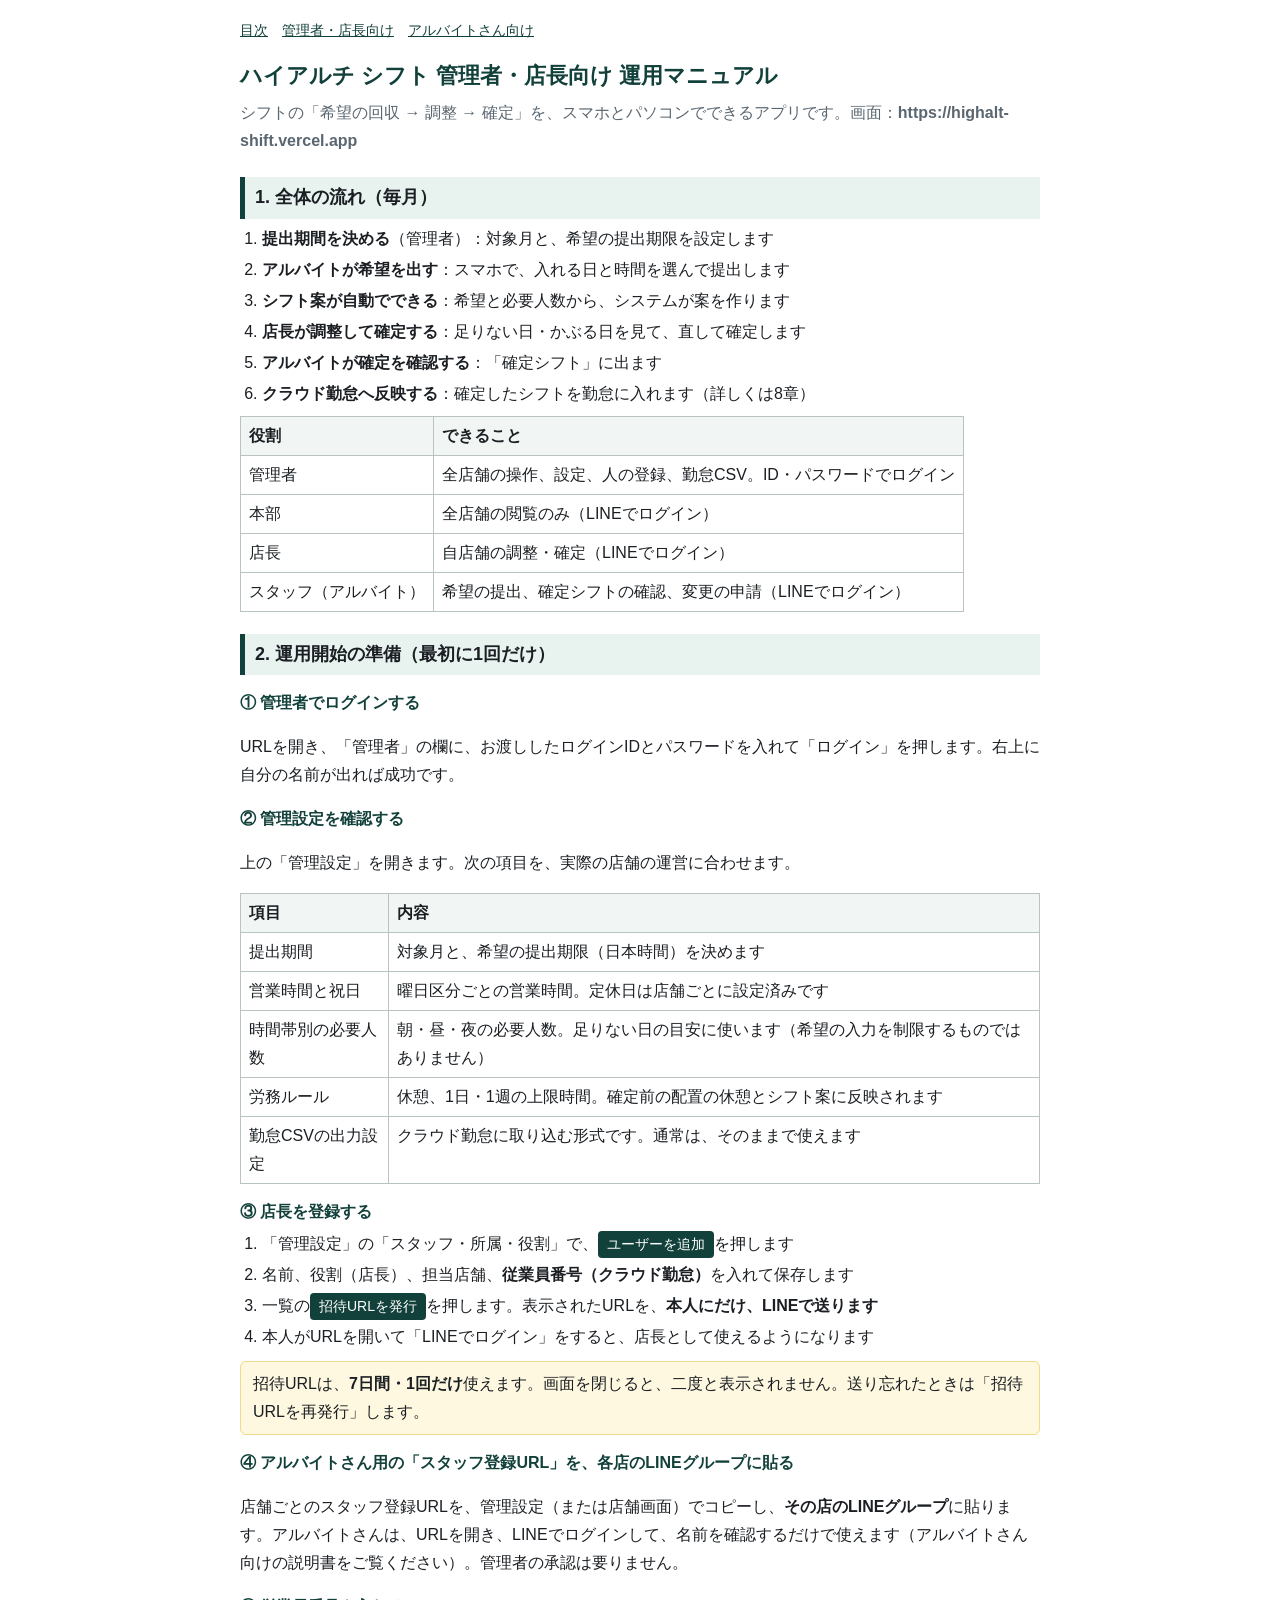
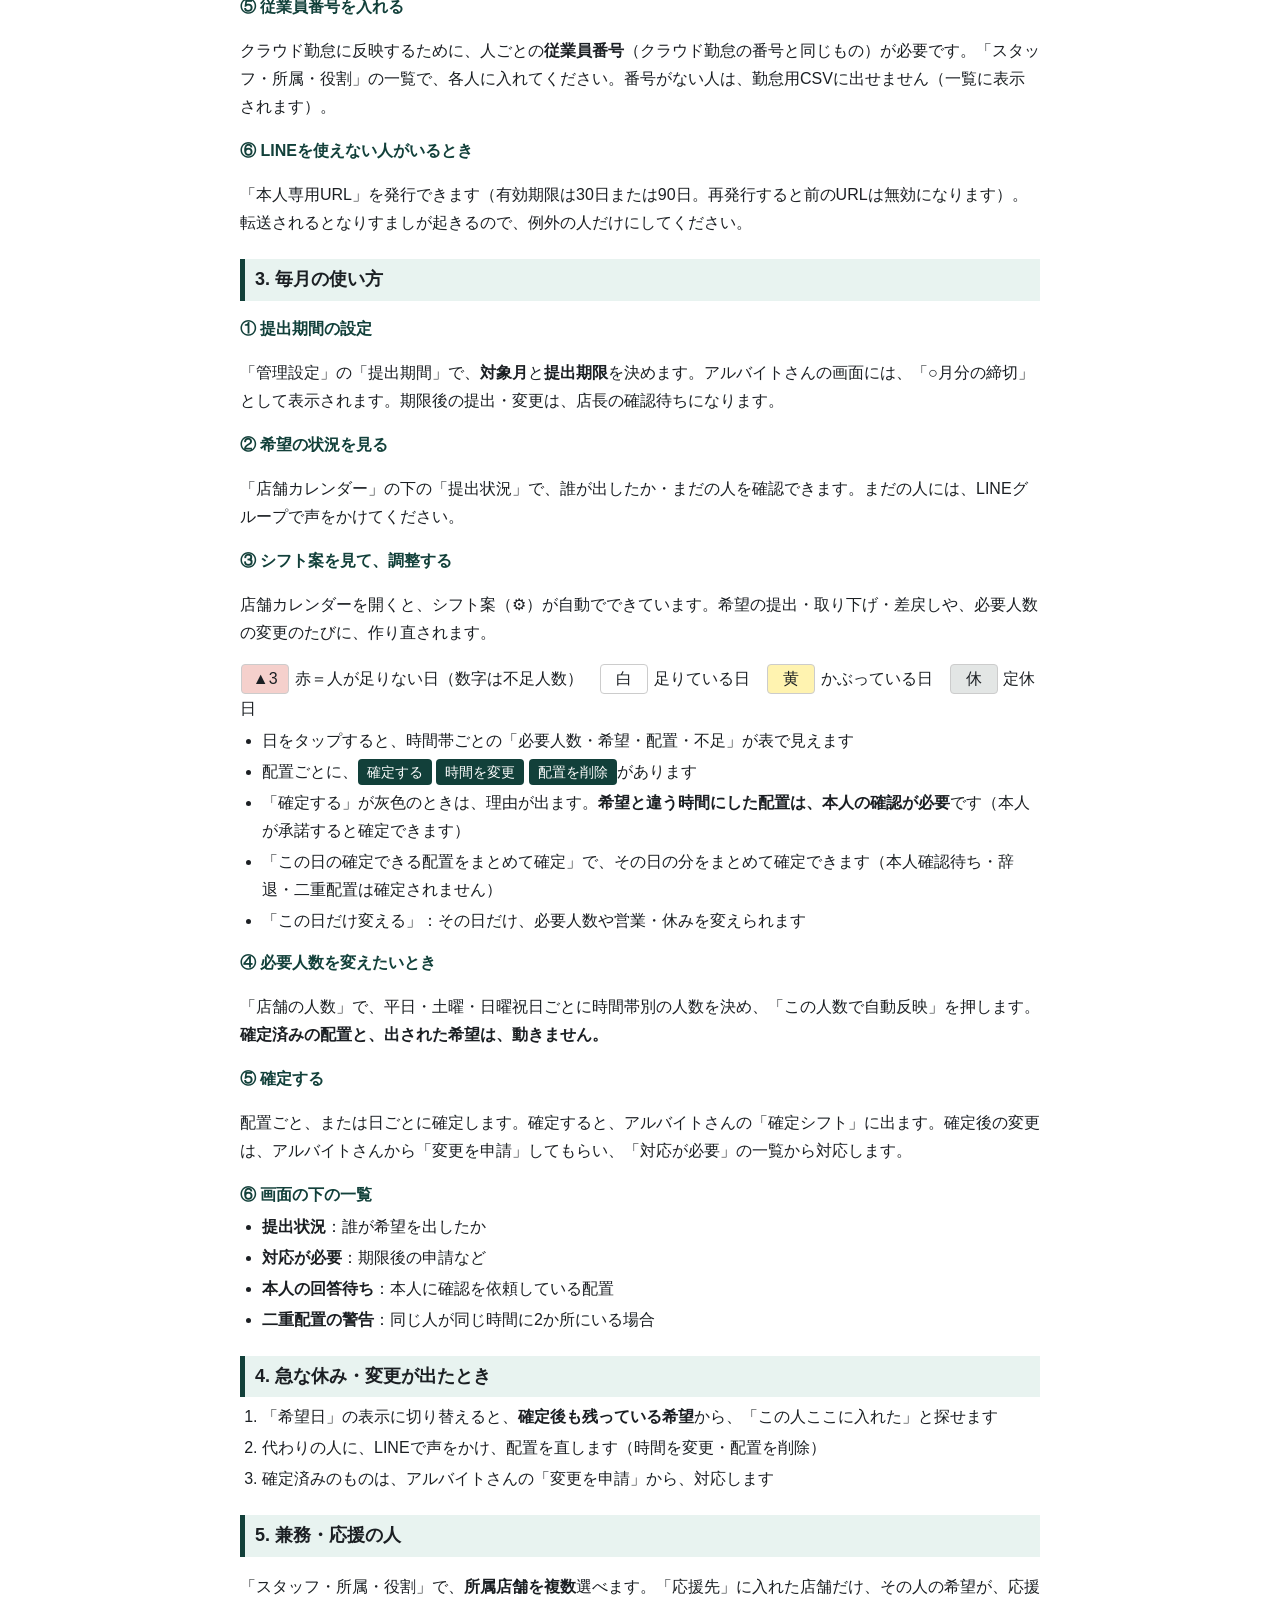
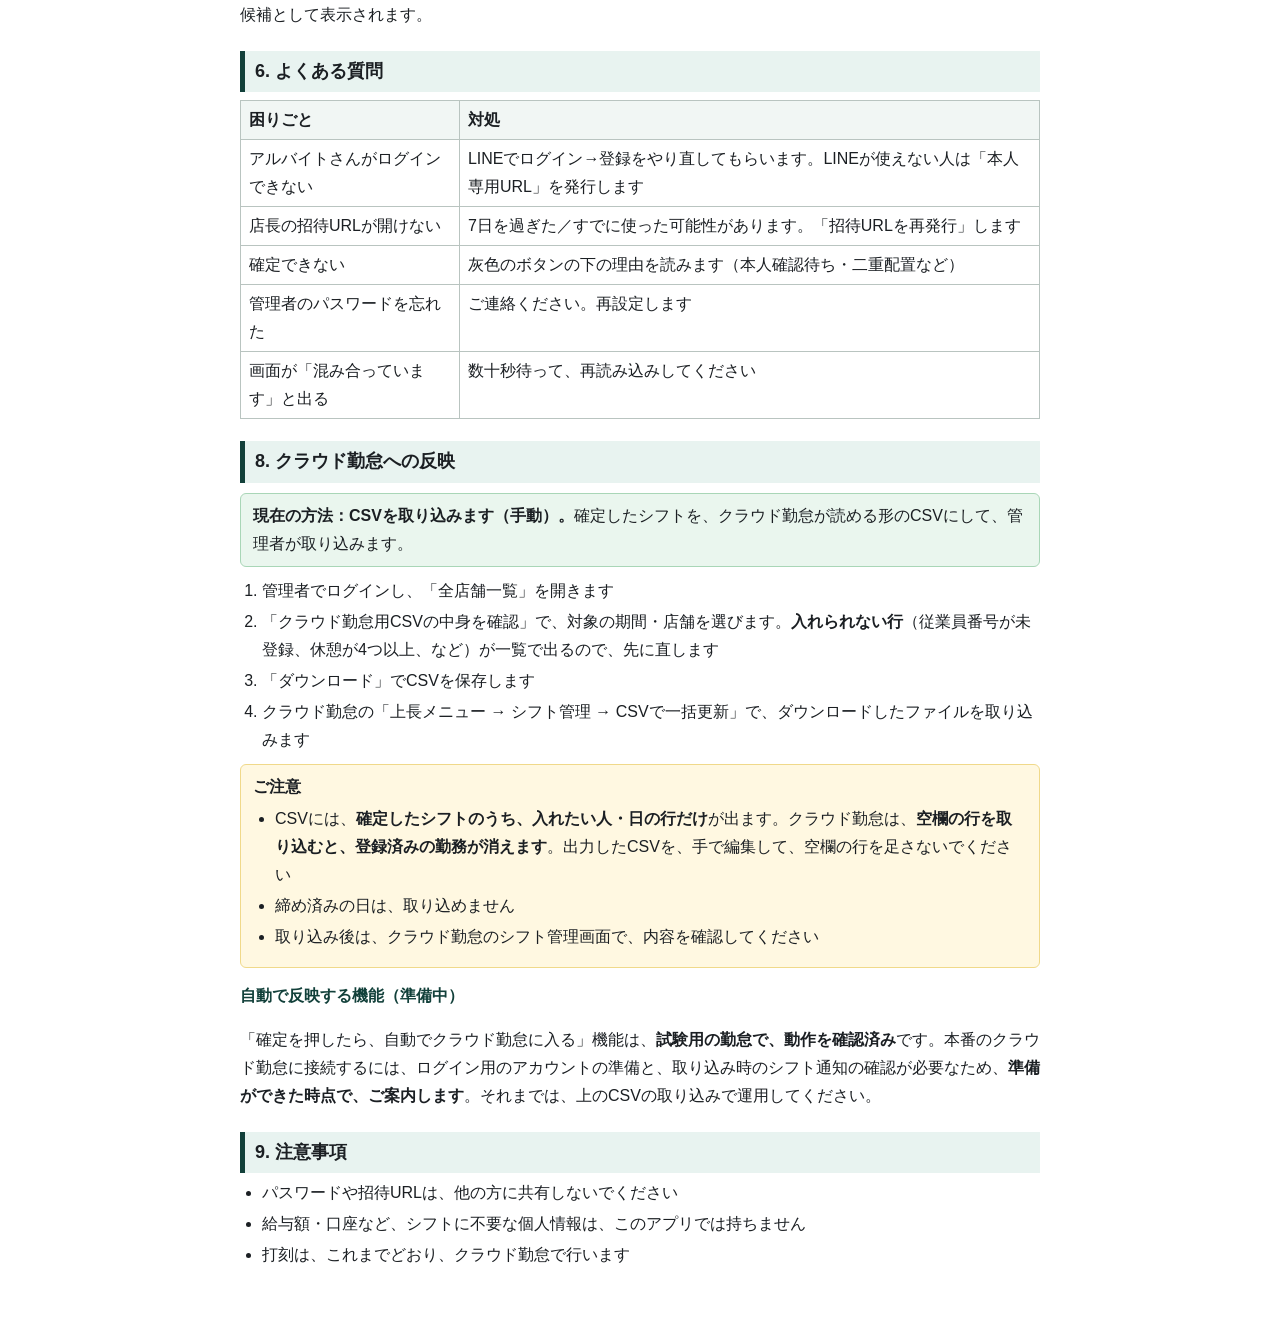
==== manual/admin.html @ c8a3f267 "ハイアルチ シフト ご利用ガイド（管理者・店長向け／アルバイトさん向け）を追加 ログイン情報・実データは含まない。noindex。  Co-Authored-By: Claude Sonnet 5.5" ====
<!doctype html><html lang="ja"><head><meta charset="utf-8"><title>ハイアルチ シフト 管理者・店長向け 運用マニュアル</title><meta name="viewport" content="width=device-width, initial-scale=1"><meta name="robots" content="noindex,nofollow"><link rel="stylesheet" href="style.css"></head><body><p class="nav"><a href="./">目次</a><a href="admin.html">管理者・店長向け</a><a href="staff.html">アルバイトさん向け</a></p>
<h1>ハイアルチ シフト 管理者・店長向け 運用マニュアル</h1>
<p class="sub">シフトの「希望の回収 → 調整 → 確定」を、スマホとパソコンでできるアプリです。画面：<b>https://highalt-shift.vercel.app</b></p>

<h2>1. 全体の流れ（毎月）</h2>
<ol>
<li><b>提出期間を決める</b>（管理者）：対象月と、希望の提出期限を設定します</li>
<li><b>アルバイトが希望を出す</b>：スマホで、入れる日と時間を選んで提出します</li>
<li><b>シフト案が自動でできる</b>：希望と必要人数から、システムが案を作ります</li>
<li><b>店長が調整して確定する</b>：足りない日・かぶる日を見て、直して確定します</li>
<li><b>アルバイトが確定を確認する</b>：「確定シフト」に出ます</li>
<li><b>クラウド勤怠へ反映する</b>：確定したシフトを勤怠に入れます（詳しくは8章）</li>
</ol>
<table><tr><th>役割</th><th>できること</th></tr>
<tr><td>管理者</td><td>全店舗の操作、設定、人の登録、勤怠CSV。ID・パスワードでログイン</td></tr>
<tr><td>本部</td><td>全店舗の閲覧のみ（LINEでログイン）</td></tr>
<tr><td>店長</td><td>自店舗の調整・確定（LINEでログイン）</td></tr>
<tr><td>スタッフ（アルバイト）</td><td>希望の提出、確定シフトの確認、変更の申請（LINEでログイン）</td></tr></table>

<h2>2. 運用開始の準備（最初に1回だけ）</h2>
<h3>① 管理者でログインする</h3>
<p>URLを開き、「管理者」の欄に、お渡ししたログインIDとパスワードを入れて「ログイン」を押します。右上に自分の名前が出れば成功です。</p>
<h3>② 管理設定を確認する</h3>
<p>上の「管理設定」を開きます。次の項目を、実際の店舗の運営に合わせます。</p>
<table><tr><th>項目</th><th>内容</th></tr>
<tr><td>提出期間</td><td>対象月と、希望の提出期限（日本時間）を決めます</td></tr>
<tr><td>営業時間と祝日</td><td>曜日区分ごとの営業時間。定休日は店舗ごとに設定済みです</td></tr>
<tr><td>時間帯別の必要人数</td><td>朝・昼・夜の必要人数。足りない日の目安に使います（希望の入力を制限するものではありません）</td></tr>
<tr><td>労務ルール</td><td>休憩、1日・1週の上限時間。確定前の配置の休憩とシフト案に反映されます</td></tr>
<tr><td>勤怠CSVの出力設定</td><td>クラウド勤怠に取り込む形式です。通常は、そのままで使えます</td></tr></table>
<h3>③ 店長を登録する</h3>
<ol><li>「管理設定」の「スタッフ・所属・役割」で、<span class="btn">ユーザーを追加</span>を押します</li>
<li>名前、役割（店長）、担当店舗、<b>従業員番号（クラウド勤怠）</b>を入れて保存します</li>
<li>一覧の<span class="btn">招待URLを発行</span>を押します。表示されたURLを、<b>本人にだけ、LINEで送ります</b></li>
<li>本人がURLを開いて「LINEでログイン」をすると、店長として使えるようになります</li></ol>
<div class="note">招待URLは、<b>7日間・1回だけ</b>使えます。画面を閉じると、二度と表示されません。送り忘れたときは「招待URLを再発行」します。</div>
<h3>④ アルバイトさん用の「スタッフ登録URL」を、各店のLINEグループに貼る</h3>
<p>店舗ごとのスタッフ登録URLを、管理設定（または店舗画面）でコピーし、<b>その店のLINEグループ</b>に貼ります。アルバイトさんは、URLを開き、LINEでログインして、名前を確認するだけで使えます（アルバイトさん向けの説明書をご覧ください）。管理者の承認は要りません。</p>
<h3>⑤ 従業員番号を入れる</h3>
<p>クラウド勤怠に反映するために、人ごとの<b>従業員番号</b>（クラウド勤怠の番号と同じもの）が必要です。「スタッフ・所属・役割」の一覧で、各人に入れてください。番号がない人は、勤怠用CSVに出せません（一覧に表示されます）。</p>
<h3>⑥ LINEを使えない人がいるとき</h3>
<p>「本人専用URL」を発行できます（有効期限は30日または90日。再発行すると前のURLは無効になります）。転送されるとなりすましが起きるので、例外の人だけにしてください。</p>

<h2 class="pb">3. 毎月の使い方</h2>
<h3>① 提出期間の設定</h3>
<p>「管理設定」の「提出期間」で、<b>対象月</b>と<b>提出期限</b>を決めます。アルバイトさんの画面には、「○月分の締切」として表示されます。期限後の提出・変更は、店長の確認待ちになります。</p>
<h3>② 希望の状況を見る</h3>
<p>「店舗カレンダー」の下の「提出状況」で、誰が出したか・まだの人を確認できます。まだの人には、LINEグループで声をかけてください。</p>
<h3>③ シフト案を見て、調整する</h3>
<p>店舗カレンダーを開くと、シフト案（⚙）が自動でできています。希望の提出・取り下げ・差戻しや、必要人数の変更のたびに、作り直されます。</p>
<div class="cal"><span style="background:#f5d0cc">▲3</span> 赤＝人が足りない日（数字は不足人数）　<span>白</span> 足りている日　<span style="background:#fff3b0">黄</span> かぶっている日　<span style="background:#e3e6e5">休</span> 定休日</div>
<ul><li>日をタップすると、時間帯ごとの「必要人数・希望・配置・不足」が表で見えます</li>
<li>配置ごとに、<span class="btn">確定する</span> <span class="btn">時間を変更</span> <span class="btn">配置を削除</span>があります</li>
<li>「確定する」が灰色のときは、理由が出ます。<b>希望と違う時間にした配置は、本人の確認が必要</b>です（本人が承諾すると確定できます）</li>
<li>「この日の確定できる配置をまとめて確定」で、その日の分をまとめて確定できます（本人確認待ち・辞退・二重配置は確定されません）</li>
<li>「この日だけ変える」：その日だけ、必要人数や営業・休みを変えられます</li></ul>
<h3>④ 必要人数を変えたいとき</h3>
<p>「店舗の人数」で、平日・土曜・日曜祝日ごとに時間帯別の人数を決め、「この人数で自動反映」を押します。<b>確定済みの配置と、出された希望は、動きません。</b></p>
<h3>⑤ 確定する</h3>
<p>配置ごと、または日ごとに確定します。確定すると、アルバイトさんの「確定シフト」に出ます。確定後の変更は、アルバイトさんから「変更を申請」してもらい、「対応が必要」の一覧から対応します。</p>
<h3>⑥ 画面の下の一覧</h3>
<ul><li><b>提出状況</b>：誰が希望を出したか</li><li><b>対応が必要</b>：期限後の申請など</li><li><b>本人の回答待ち</b>：本人に確認を依頼している配置</li><li><b>二重配置の警告</b>：同じ人が同じ時間に2か所にいる場合</li></ul>

<h2>4. 急な休み・変更が出たとき</h2>
<ol><li>「希望日」の表示に切り替えると、<b>確定後も残っている希望</b>から、「この人ここに入れた」と探せます</li>
<li>代わりの人に、LINEで声をかけ、配置を直します（時間を変更・配置を削除）</li>
<li>確定済みのものは、アルバイトさんの「変更を申請」から、対応します</li></ol>

<h2>5. 兼務・応援の人</h2>
<p>「スタッフ・所属・役割」で、<b>所属店舗を複数</b>選べます。「応援先」に入れた店舗だけ、その人の希望が、応援候補として表示されます。</p>

<h2>6. よくある質問</h2>
<table><tr><th>困りごと</th><th>対処</th></tr>
<tr><td>アルバイトさんがログインできない</td><td>LINEでログイン→登録をやり直してもらいます。LINEが使えない人は「本人専用URL」を発行します</td></tr>
<tr><td>店長の招待URLが開けない</td><td>7日を過ぎた／すでに使った可能性があります。「招待URLを再発行」します</td></tr>
<tr><td>確定できない</td><td>灰色のボタンの下の理由を読みます（本人確認待ち・二重配置など）</td></tr>
<tr><td>管理者のパスワードを忘れた</td><td>ご連絡ください。再設定します</td></tr>
<tr><td>画面が「混み合っています」と出る</td><td>数十秒待って、再読み込みしてください</td></tr></table>

<h2 class="pb">8. クラウド勤怠への反映</h2>
<div class="ok"><b>現在の方法：CSVを取り込みます（手動）。</b>確定したシフトを、クラウド勤怠が読める形のCSVにして、管理者が取り込みます。</div>
<ol><li>管理者でログインし、「全店舗一覧」を開きます</li>
<li>「クラウド勤怠用CSVの中身を確認」で、対象の期間・店舗を選びます。<b>入れられない行</b>（従業員番号が未登録、休憩が4つ以上、など）が一覧で出るので、先に直します</li>
<li>「ダウンロード」でCSVを保存します</li>
<li>クラウド勤怠の「上長メニュー → シフト管理 → CSVで一括更新」で、ダウンロードしたファイルを取り込みます</li></ol>
<div class="note"><b>ご注意</b><ul>
<li>CSVには、<b>確定したシフトのうち、入れたい人・日の行だけ</b>が出ます。クラウド勤怠は、<b>空欄の行を取り込むと、登録済みの勤務が消えます</b>。出力したCSVを、手で編集して、空欄の行を足さないでください</li>
<li>締め済みの日は、取り込めません</li>
<li>取り込み後は、クラウド勤怠のシフト管理画面で、内容を確認してください</li></ul></div>
<h3>自動で反映する機能（準備中）</h3>
<p>「確定を押したら、自動でクラウド勤怠に入る」機能は、<b>試験用の勤怠で、動作を確認済み</b>です。本番のクラウド勤怠に接続するには、ログイン用のアカウントの準備と、取り込み時のシフト通知の確認が必要なため、<b>準備ができた時点で、ご案内します</b>。それまでは、上のCSVの取り込みで運用してください。</p>
<h2>9. 注意事項</h2>
<ul><li>パスワードや招待URLは、他の方に共有しないでください</li>
<li>給与額・口座など、シフトに不要な個人情報は、このアプリでは持ちません</li>
<li>打刻は、これまでどおり、クラウド勤怠で行います</li></ul>
</body></html>
---- manual/style.css ----
@page { size: A4; margin: 16mm 14mm; }
body { font-family: "Hiragino Sans","Hiragino Kaku Gothic ProN","Yu Gothic",sans-serif; color:#1b1f23; line-height:1.75; font-size:11.5pt; }
h1 { font-size:21pt; margin:0 0 4px; color:#12403a; }
.sub { color:#5a6670; margin:0 0 14px; }
h2 { font-size:14.5pt; margin:22px 0 6px; padding:5px 10px; background:#e8f3f0; border-left:5px solid #12403a; page-break-after:avoid; }
h3 { font-size:12pt; margin:14px 0 4px; color:#12403a; page-break-after:avoid; }
ol,ul { margin:4px 0 8px; padding-left:22px; } li { margin:3px 0; }
table { border-collapse:collapse; width:100%; margin:8px 0; page-break-inside:avoid; } th,td { border:1px solid #b9c4c0; padding:5px 8px; text-align:left; vertical-align:top; } th { background:#f1f6f4; }
.note { background:#fff8e1; border:1px solid #f0d98a; padding:8px 12px; border-radius:6px; margin:10px 0; page-break-inside:avoid; }
.ok { background:#eaf6ee; border:1px solid #a9d6b7; padding:8px 12px; border-radius:6px; margin:10px 0; page-break-inside:avoid; }
.btn { display:inline-block; background:#12403a; color:#fff; padding:1px 9px; border-radius:4px; font-size:10.5pt; }
.chip { display:inline-block; border:1px solid #12403a; color:#12403a; padding:0 7px; border-radius:10px; font-size:10pt; }
.cal span { display:inline-block; min-width:2.4em; text-align:center; border:1px solid #ccc; border-radius:4px; margin:1px; padding:0 4px; }
.pb { page-break-before:always; }

@media screen { body { max-width: 800px; margin: 0 auto; padding: 18px 16px 60px; font-size: 16px; } h1 { font-size: 22px; } h2 { font-size: 18px; } h3 { font-size: 16px; } table { display: block; overflow-x: auto; } .nav { margin: 0 0 14px; font-size: 14px; } .nav a { color:#12403a; } }
.nav a { margin-right: 14px; }
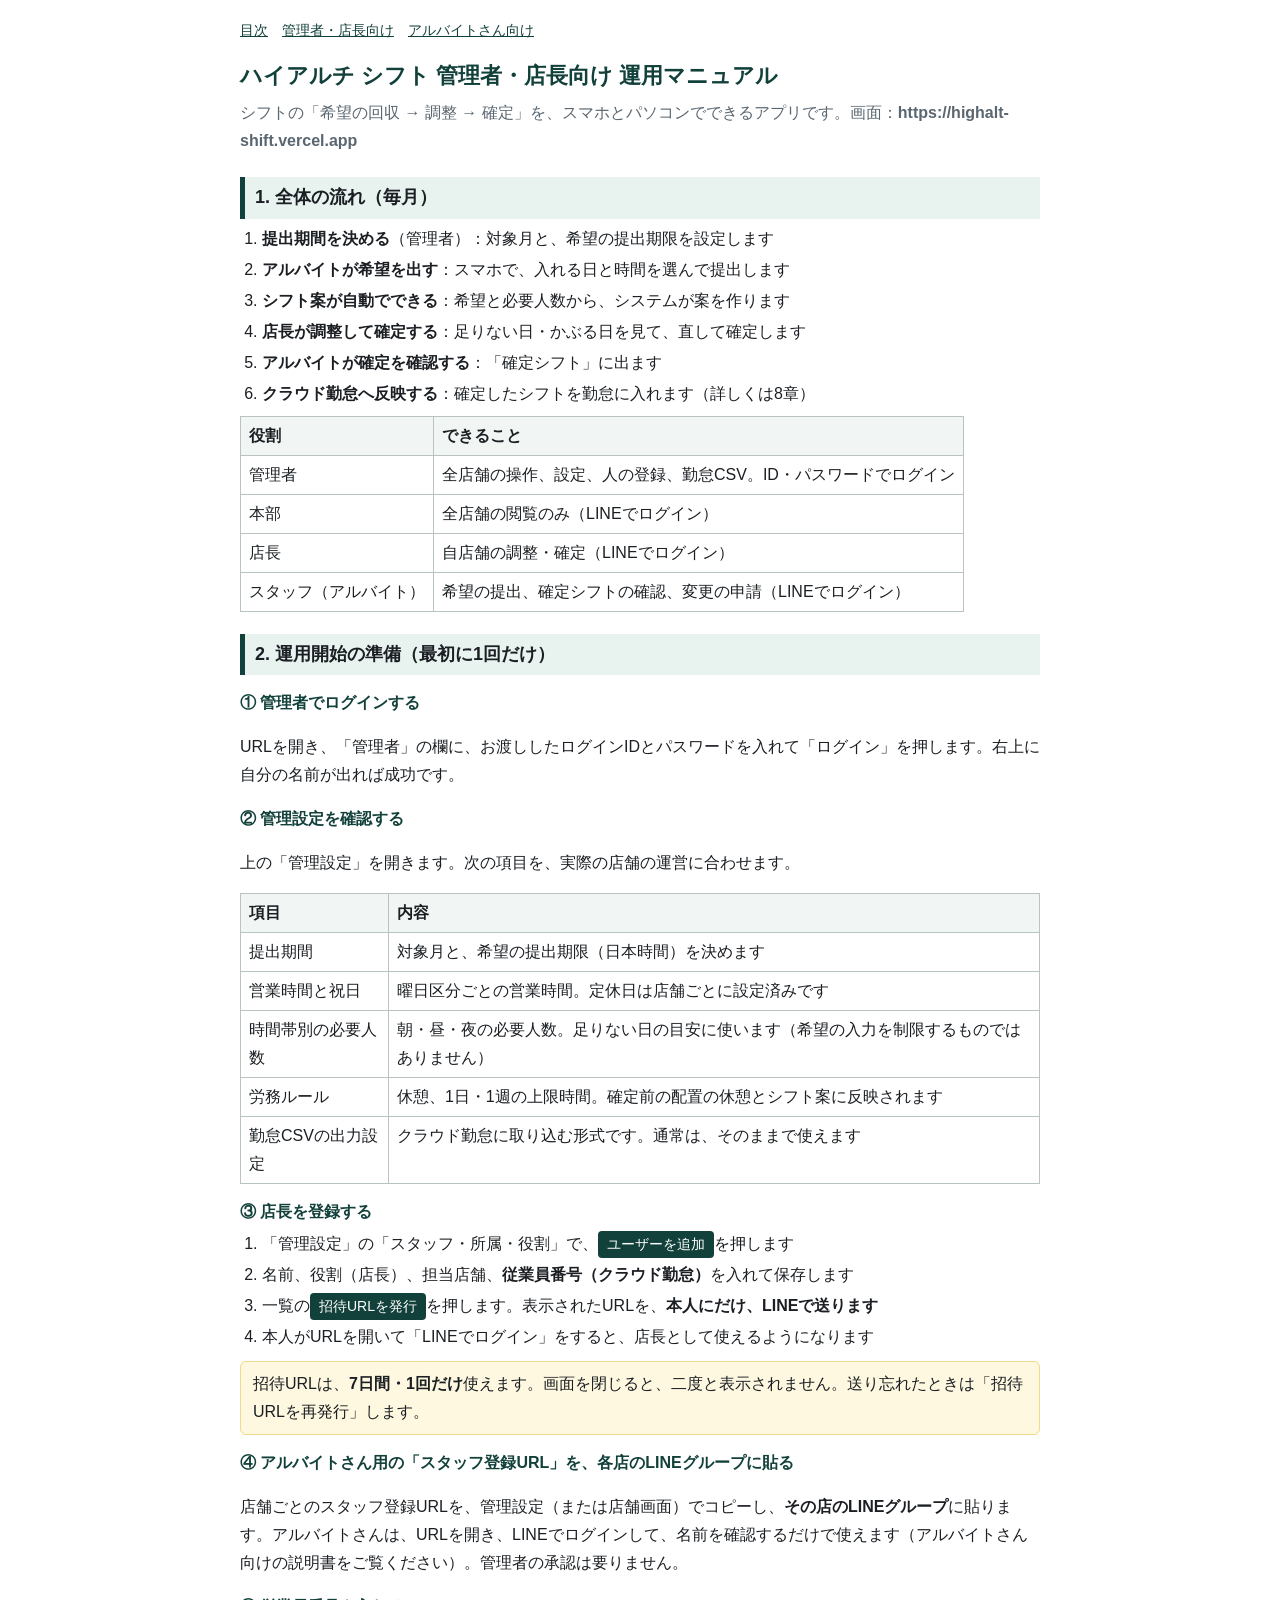
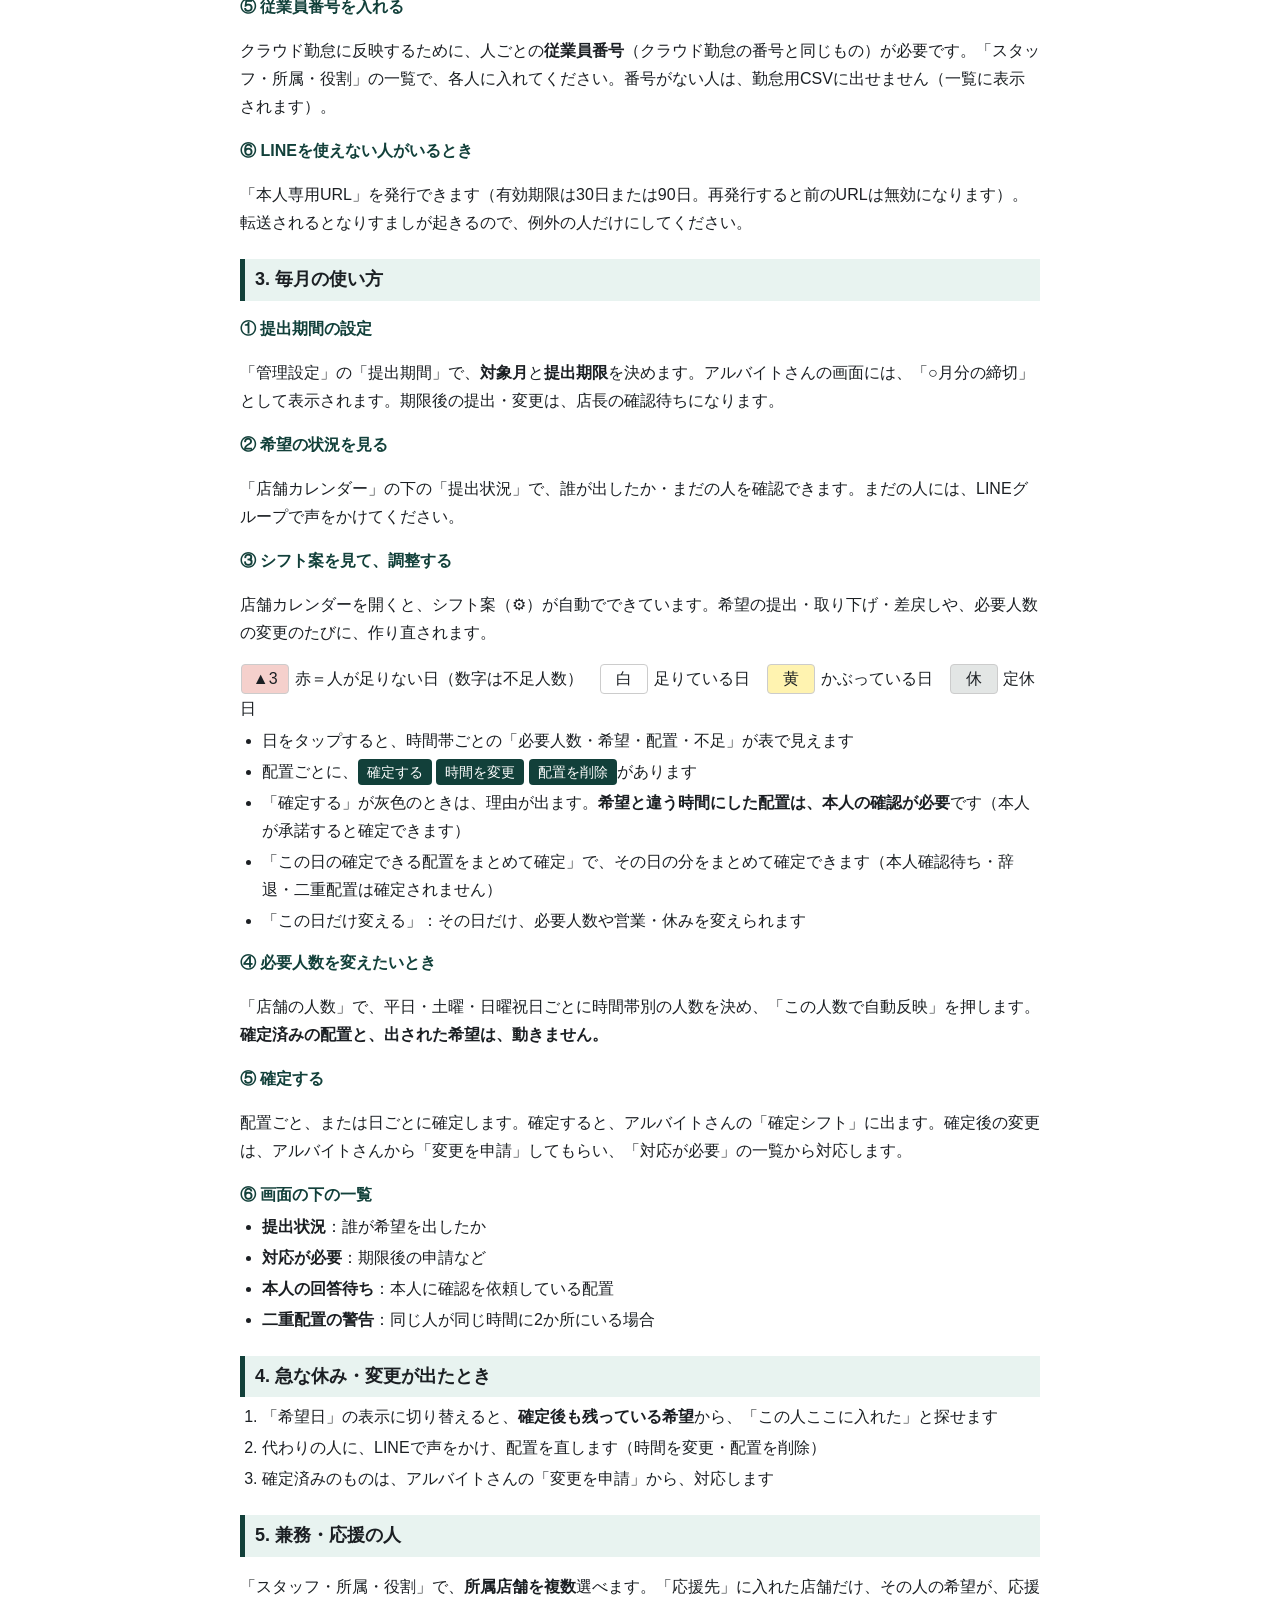
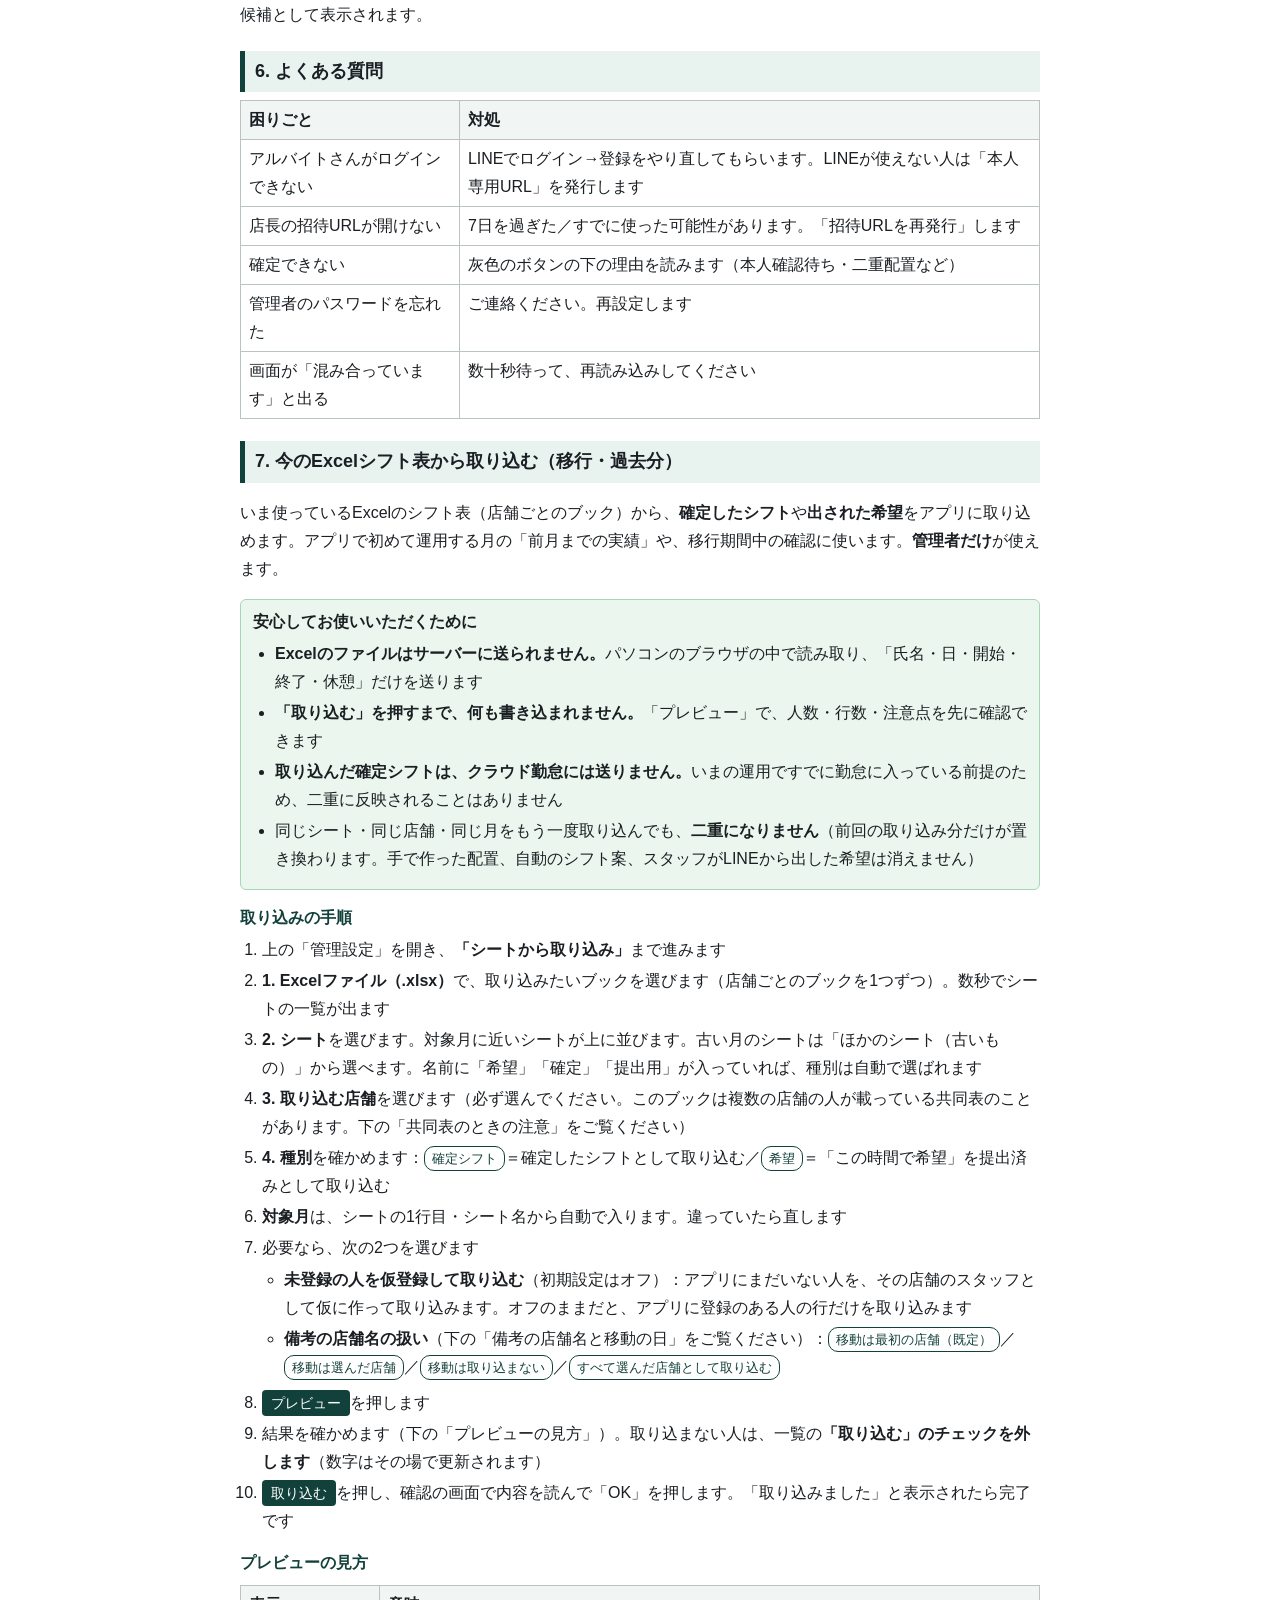
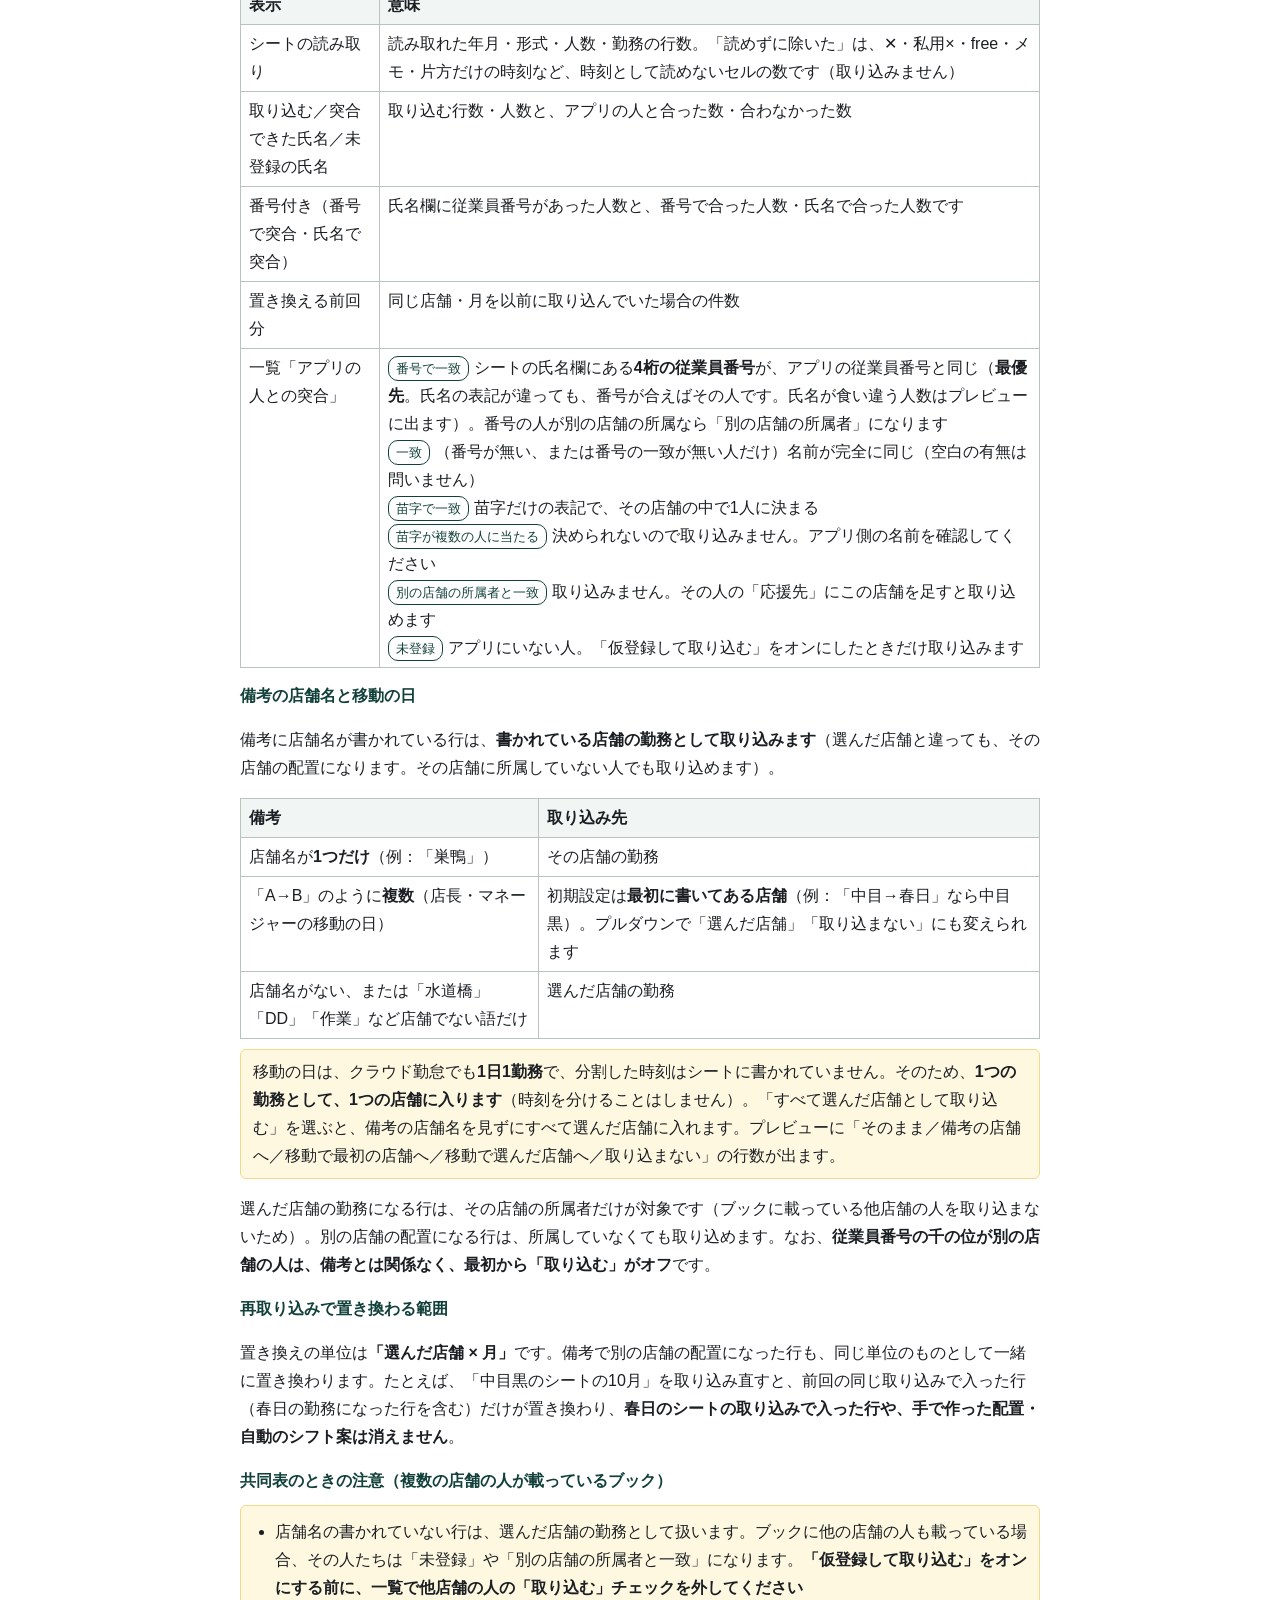
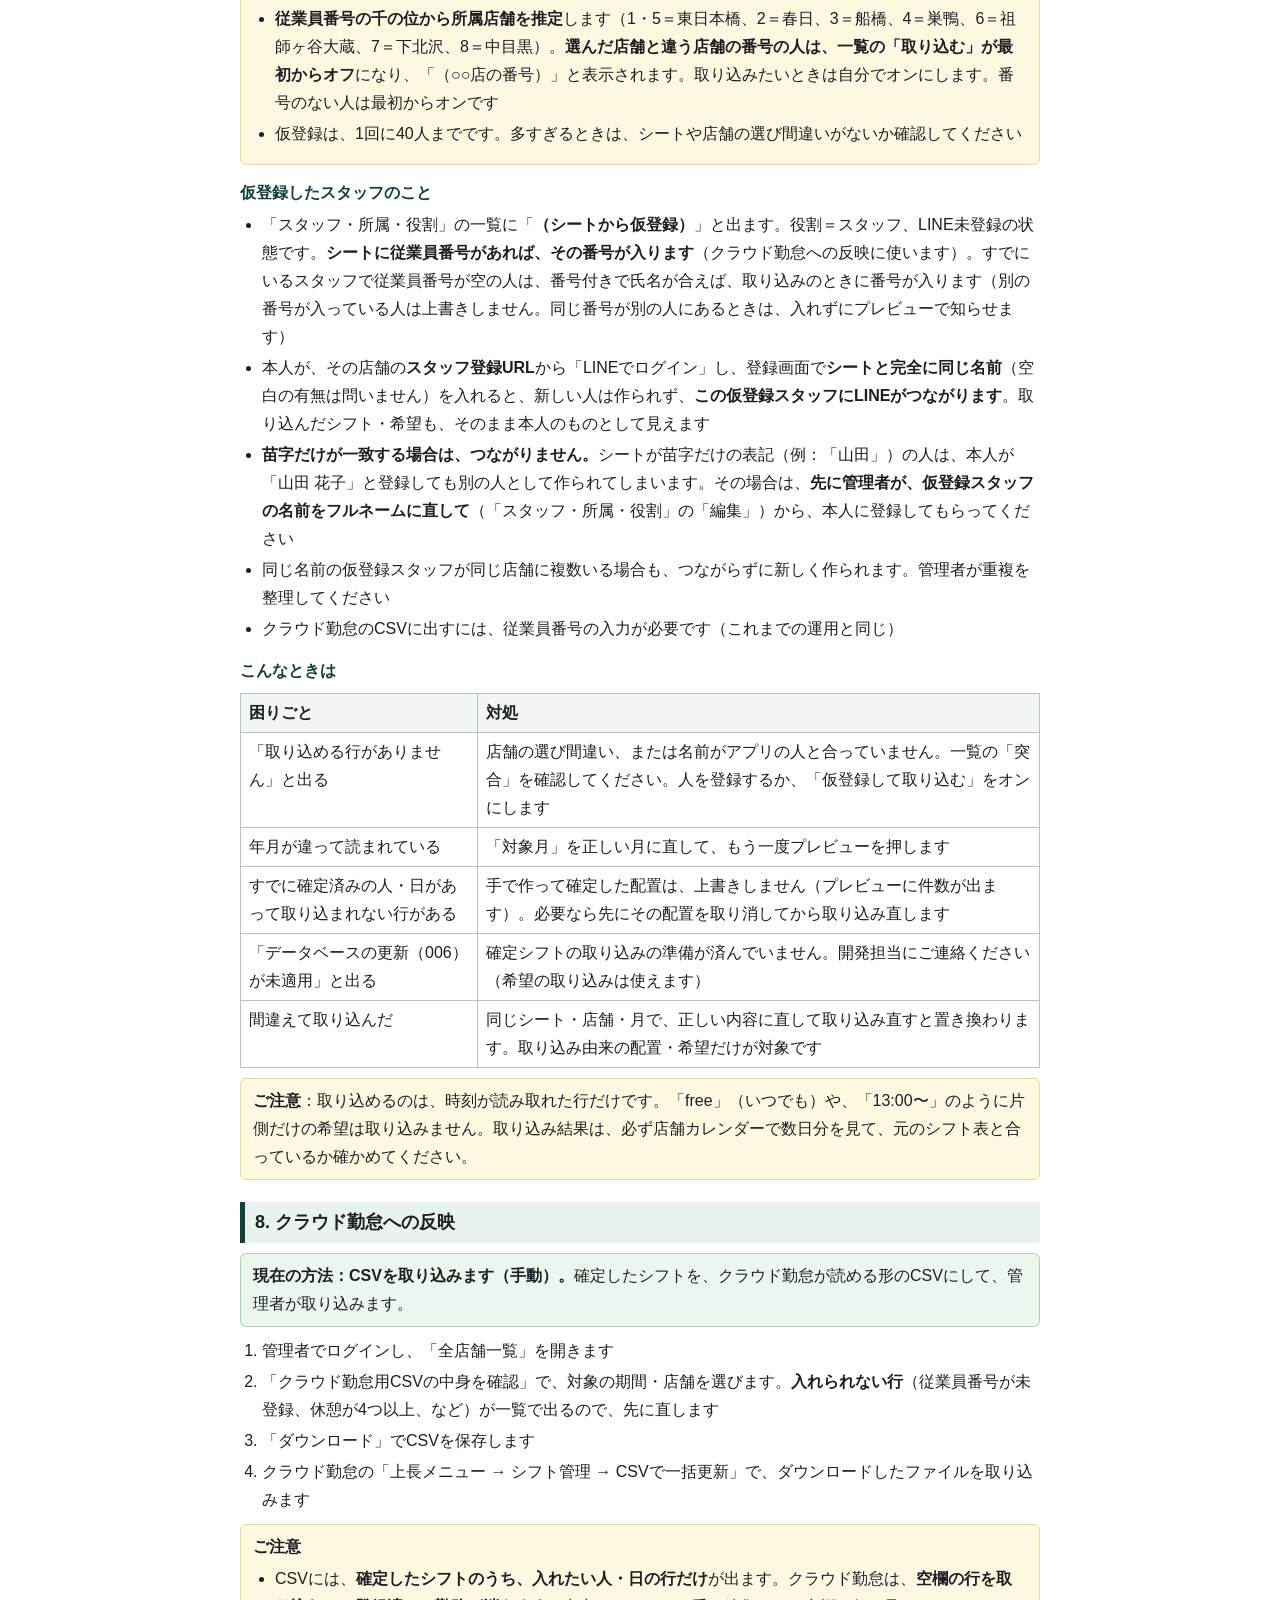
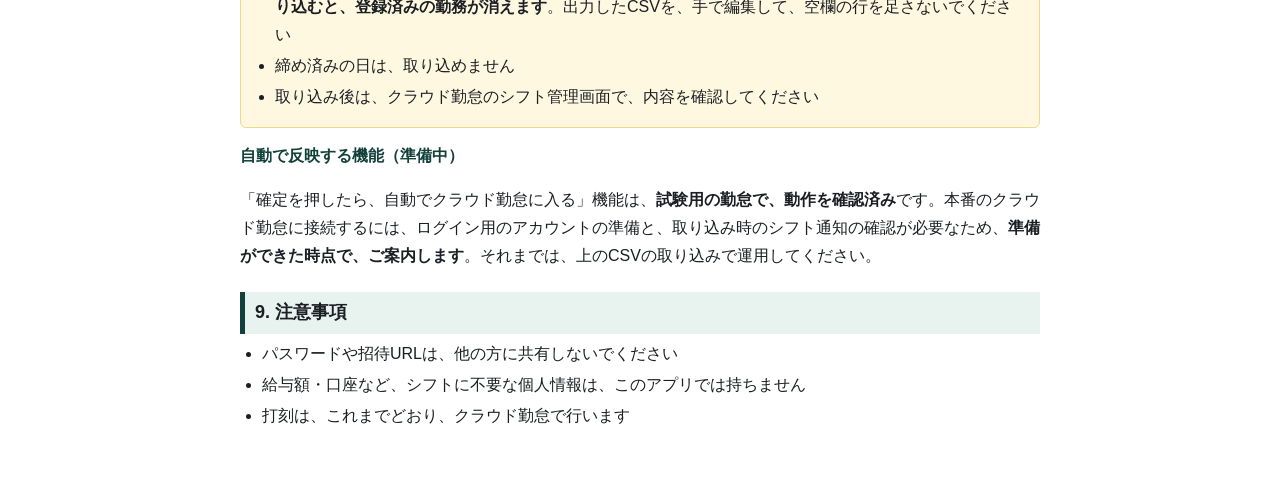
==== commit c6578d00: "ご利用ガイドを更新：Excelシフト表の取り込み章を追加・アルバイト向けに名前の入れ方を追記 ログイン情報・実データは含まない。noindex。  Co-Authored-By: Claude Son" ====
--- a/manual/admin.html
+++ b/manual/admin.html
@@ -77,6 +77,91 @@
 <tr><td>管理者のパスワードを忘れた</td><td>ご連絡ください。再設定します</td></tr>
 <tr><td>画面が「混み合っています」と出る</td><td>数十秒待って、再読み込みしてください</td></tr></table>
 
+<h2 class="pb">7. 今のExcelシフト表から取り込む（移行・過去分）</h2>
+<p>いま使っているExcelのシフト表（店舗ごとのブック）から、<b>確定したシフト</b>や<b>出された希望</b>をアプリに取り込めます。アプリで初めて運用する月の「前月までの実績」や、移行期間中の確認に使います。<b>管理者だけ</b>が使えます。</p>
+<div class="ok"><b>安心してお使いいただくために</b>
+<ul>
+<li><b>Excelのファイルはサーバーに送られません。</b>パソコンのブラウザの中で読み取り、「氏名・日・開始・終了・休憩」だけを送ります</li>
+<li><b>「取り込む」を押すまで、何も書き込まれません。</b>「プレビュー」で、人数・行数・注意点を先に確認できます</li>
+<li><b>取り込んだ確定シフトは、クラウド勤怠には送りません。</b>いまの運用ですでに勤怠に入っている前提のため、二重に反映されることはありません</li>
+<li>同じシート・同じ店舗・同じ月をもう一度取り込んでも、<b>二重になりません</b>（前回の取り込み分だけが置き換わります。手で作った配置、自動のシフト案、スタッフがLINEから出した希望は消えません）</li>
+</ul></div>
+
+<h3>取り込みの手順</h3>
+<ol>
+<li>上の「管理設定」を開き、<b>「シートから取り込み」</b>まで進みます</li>
+<li><b>1. Excelファイル（.xlsx）</b>で、取り込みたいブックを選びます（店舗ごとのブックを1つずつ）。数秒でシートの一覧が出ます</li>
+<li><b>2. シート</b>を選びます。対象月に近いシートが上に並びます。古い月のシートは「ほかのシート（古いもの）」から選べます。名前に「希望」「確定」「提出用」が入っていれば、種別は自動で選ばれます</li>
+<li><b>3. 取り込む店舗</b>を選びます（必ず選んでください。このブックは複数の店舗の人が載っている共同表のことがあります。下の「共同表のときの注意」をご覧ください）</li>
+<li><b>4. 種別</b>を確かめます：<span class="chip">確定シフト</span>＝確定したシフトとして取り込む／<span class="chip">希望</span>＝「この時間で希望」を提出済みとして取り込む</li>
+<li><b>対象月</b>は、シートの1行目・シート名から自動で入ります。違っていたら直します</li>
+<li>必要なら、次の2つを選びます
+<ul>
+<li><b>未登録の人を仮登録して取り込む</b>（初期設定はオフ）：アプリにまだいない人を、その店舗のスタッフとして仮に作って取り込みます。オフのままだと、アプリに登録のある人の行だけを取り込みます</li>
+<li><b>備考の店舗名の扱い</b>（下の「備考の店舗名と移動の日」をご覧ください）：<span class="chip">移動は最初の店舗（既定）</span>／<span class="chip">移動は選んだ店舗</span>／<span class="chip">移動は取り込まない</span>／<span class="chip">すべて選んだ店舗として取り込む</span></li>
+</ul></li>
+<li><span class="btn">プレビュー</span>を押します</li>
+<li>結果を確かめます（下の「プレビューの見方」）。取り込まない人は、一覧の<b>「取り込む」のチェックを外します</b>（数字はその場で更新されます）</li>
+<li><span class="btn">取り込む</span>を押し、確認の画面で内容を読んで「OK」を押します。「取り込みました」と表示されたら完了です</li>
+</ol>
+
+<h3>プレビューの見方</h3>
+<table>
+<tr><th>表示</th><th>意味</th></tr>
+<tr><td>シートの読み取り</td><td>読み取れた年月・形式・人数・勤務の行数。「読めずに除いた」は、✕・私用×・free・メモ・片方だけの時刻など、時刻として読めないセルの数です（取り込みません）</td></tr>
+<tr><td>取り込む／突合できた氏名／未登録の氏名</td><td>取り込む行数・人数と、アプリの人と合った数・合わなかった数</td></tr>
+<tr><td>番号付き（番号で突合・氏名で突合）</td><td>氏名欄に従業員番号があった人数と、番号で合った人数・氏名で合った人数です</td></tr>
+<tr><td>置き換える前回分</td><td>同じ店舗・月を以前に取り込んでいた場合の件数</td></tr>
+<tr><td>一覧「アプリの人との突合」</td><td>
+<span class="chip">番号で一致</span> シートの氏名欄にある<b>4桁の従業員番号</b>が、アプリの従業員番号と同じ（<b>最優先</b>。氏名の表記が違っても、番号が合えばその人です。氏名が食い違う人数はプレビューに出ます）。番号の人が別の店舗の所属なら「別の店舗の所属者」になります<br>
+<span class="chip">一致</span> （番号が無い、または番号の一致が無い人だけ）名前が完全に同じ（空白の有無は問いません）<br>
+<span class="chip">苗字で一致</span> 苗字だけの表記で、その店舗の中で1人に決まる<br>
+<span class="chip">苗字が複数の人に当たる</span> 決められないので取り込みません。アプリ側の名前を確認してください<br>
+<span class="chip">別の店舗の所属者と一致</span> 取り込みません。その人の「応援先」にこの店舗を足すと取り込めます<br>
+<span class="chip">未登録</span> アプリにいない人。「仮登録して取り込む」をオンにしたときだけ取り込みます</td></tr>
+</table>
+
+<h3>備考の店舗名と移動の日</h3>
+<p>備考に店舗名が書かれている行は、<b>書かれている店舗の勤務として取り込みます</b>（選んだ店舗と違っても、その店舗の配置になります。その店舗に所属していない人でも取り込めます）。</p>
+<table>
+<tr><th>備考</th><th>取り込み先</th></tr>
+<tr><td>店舗名が<b>1つだけ</b>（例：「巣鴨」）</td><td>その店舗の勤務</td></tr>
+<tr><td>「A→B」のように<b>複数</b>（店長・マネージャーの移動の日）</td><td>初期設定は<b>最初に書いてある店舗</b>（例：「中目→春日」なら中目黒）。プルダウンで「選んだ店舗」「取り込まない」にも変えられます</td></tr>
+<tr><td>店舗名がない、または「水道橋」「DD」「作業」など店舗でない語だけ</td><td>選んだ店舗の勤務</td></tr>
+</table>
+<div class="note">移動の日は、クラウド勤怠でも<b>1日1勤務</b>で、分割した時刻はシートに書かれていません。そのため、<b>1つの勤務として、1つの店舗に入ります</b>（時刻を分けることはしません）。「すべて選んだ店舗として取り込む」を選ぶと、備考の店舗名を見ずにすべて選んだ店舗に入れます。プレビューに「そのまま／備考の店舗へ／移動で最初の店舗へ／移動で選んだ店舗へ／取り込まない」の行数が出ます。</div>
+<p>選んだ店舗の勤務になる行は、その店舗の所属者だけが対象です（ブックに載っている他店舗の人を取り込まないため）。別の店舗の配置になる行は、所属していなくても取り込めます。なお、<b>従業員番号の千の位が別の店舗の人は、備考とは関係なく、最初から「取り込む」がオフ</b>です。</p>
+<h3>再取り込みで置き換わる範囲</h3>
+<p>置き換えの単位は<b>「選んだ店舗 × 月」</b>です。備考で別の店舗の配置になった行も、同じ単位のものとして一緒に置き換わります。たとえば、「中目黒のシートの10月」を取り込み直すと、前回の同じ取り込みで入った行（春日の勤務になった行を含む）だけが置き換わり、<b>春日のシートの取り込みで入った行や、手で作った配置・自動のシフト案は消えません</b>。</p>
+
+<h3>共同表のときの注意（複数の店舗の人が載っているブック）</h3>
+<div class="note">
+<ul>
+<li>店舗名の書かれていない行は、選んだ店舗の勤務として扱います。ブックに他の店舗の人も載っている場合、その人たちは「未登録」や「別の店舗の所属者と一致」になります。<b>「仮登録して取り込む」をオンにする前に、一覧で他店舗の人の「取り込む」チェックを外してください</b></li>
+<li><b>従業員番号の千の位から所属店舗を推定</b>します（1・5＝東日本橋、2＝春日、3＝船橋、4＝巣鴨、6＝祖師ヶ谷大蔵、7＝下北沢、8＝中目黒）。<b>選んだ店舗と違う店舗の番号の人は、一覧の「取り込む」が最初からオフ</b>になり、「（○○店の番号）」と表示されます。取り込みたいときは自分でオンにします。番号のない人は最初からオンです</li>
+<li>仮登録は、1回に40人までです。多すぎるときは、シートや店舗の選び間違いがないか確認してください</li>
+</ul></div>
+
+<h3>仮登録したスタッフのこと</h3>
+<ul>
+<li>「スタッフ・所属・役割」の一覧に「<b>（シートから仮登録）</b>」と出ます。役割＝スタッフ、LINE未登録の状態です。<b>シートに従業員番号があれば、その番号が入ります</b>（クラウド勤怠への反映に使います）。すでにいるスタッフで従業員番号が空の人は、番号付きで氏名が合えば、取り込みのときに番号が入ります（別の番号が入っている人は上書きしません。同じ番号が別の人にあるときは、入れずにプレビューで知らせます）</li>
+<li>本人が、その店舗の<b>スタッフ登録URL</b>から「LINEでログイン」し、登録画面で<b>シートと完全に同じ名前</b>（空白の有無は問いません）を入れると、新しい人は作られず、<b>この仮登録スタッフにLINEがつながります</b>。取り込んだシフト・希望も、そのまま本人のものとして見えます</li>
+<li><b>苗字だけが一致する場合は、つながりません。</b>シートが苗字だけの表記（例：「山田」）の人は、本人が「山田 花子」と登録しても別の人として作られてしまいます。その場合は、<b>先に管理者が、仮登録スタッフの名前をフルネームに直して</b>（「スタッフ・所属・役割」の「編集」）から、本人に登録してもらってください</li>
+<li>同じ名前の仮登録スタッフが同じ店舗に複数いる場合も、つながらずに新しく作られます。管理者が重複を整理してください</li>
+<li>クラウド勤怠のCSVに出すには、従業員番号の入力が必要です（これまでの運用と同じ）</li>
+</ul>
+
+<h3>こんなときは</h3>
+<table>
+<tr><th>困りごと</th><th>対処</th></tr>
+<tr><td>「取り込める行がありません」と出る</td><td>店舗の選び間違い、または名前がアプリの人と合っていません。一覧の「突合」を確認してください。人を登録するか、「仮登録して取り込む」をオンにします</td></tr>
+<tr><td>年月が違って読まれている</td><td>「対象月」を正しい月に直して、もう一度プレビューを押します</td></tr>
+<tr><td>すでに確定済みの人・日があって取り込まれない行がある</td><td>手で作って確定した配置は、上書きしません（プレビューに件数が出ます）。必要なら先にその配置を取り消してから取り込み直します</td></tr>
+<tr><td>「データベースの更新（006）が未適用」と出る</td><td>確定シフトの取り込みの準備が済んでいません。開発担当にご連絡ください（希望の取り込みは使えます）</td></tr>
+<tr><td>間違えて取り込んだ</td><td>同じシート・店舗・月で、正しい内容に直して取り込み直すと置き換わります。取り込み由来の配置・希望だけが対象です</td></tr>
+</table>
+<div class="note"><b>ご注意</b>：取り込めるのは、時刻が読み取れた行だけです。「free」（いつでも）や、「13:00〜」のように片側だけの希望は取り込みません。取り込み結果は、必ず店舗カレンダーで数日分を見て、元のシフト表と合っているか確かめてください。</div>
+
 <h2 class="pb">8. クラウド勤怠への反映</h2>
 <div class="ok"><b>現在の方法：CSVを取り込みます（手動）。</b>確定したシフトを、クラウド勤怠が読める形のCSVにして、管理者が取り込みます。</div>
 <ol><li>管理者でログインし、「全店舗一覧」を開きます</li>
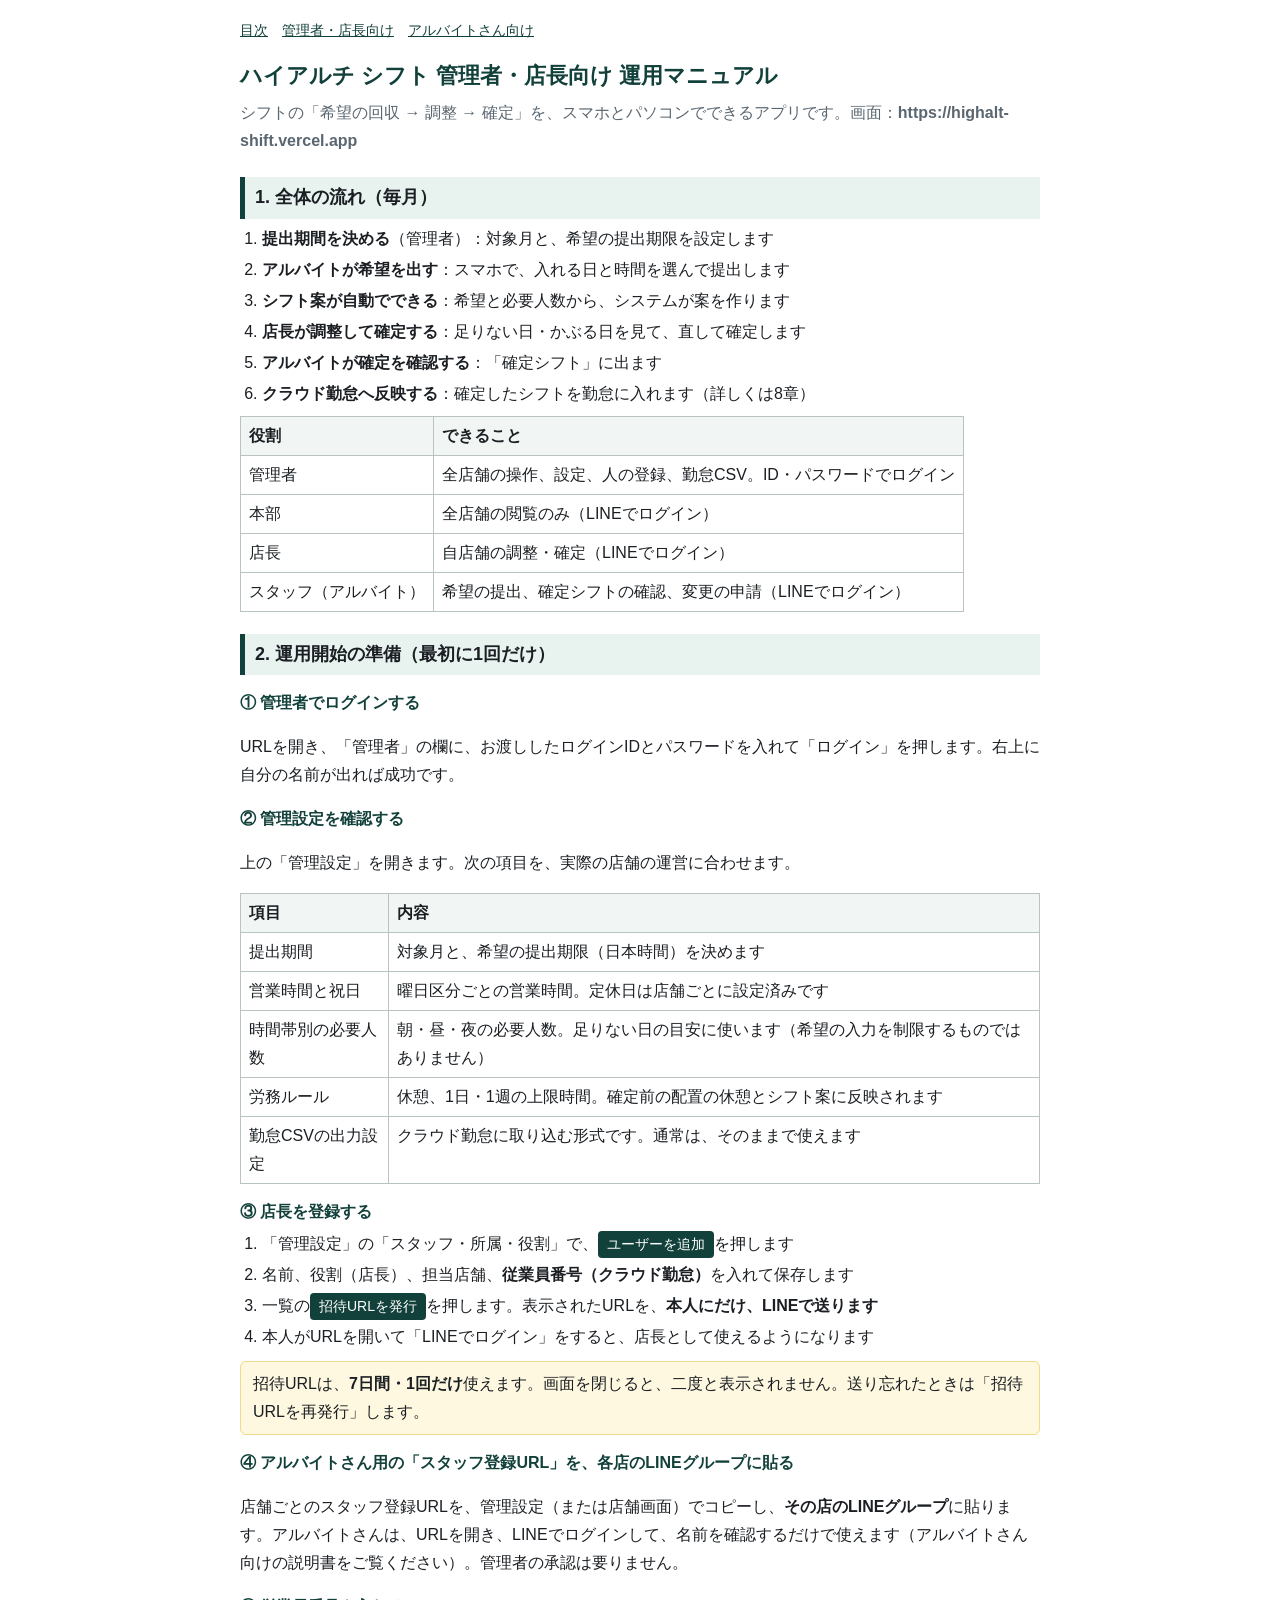
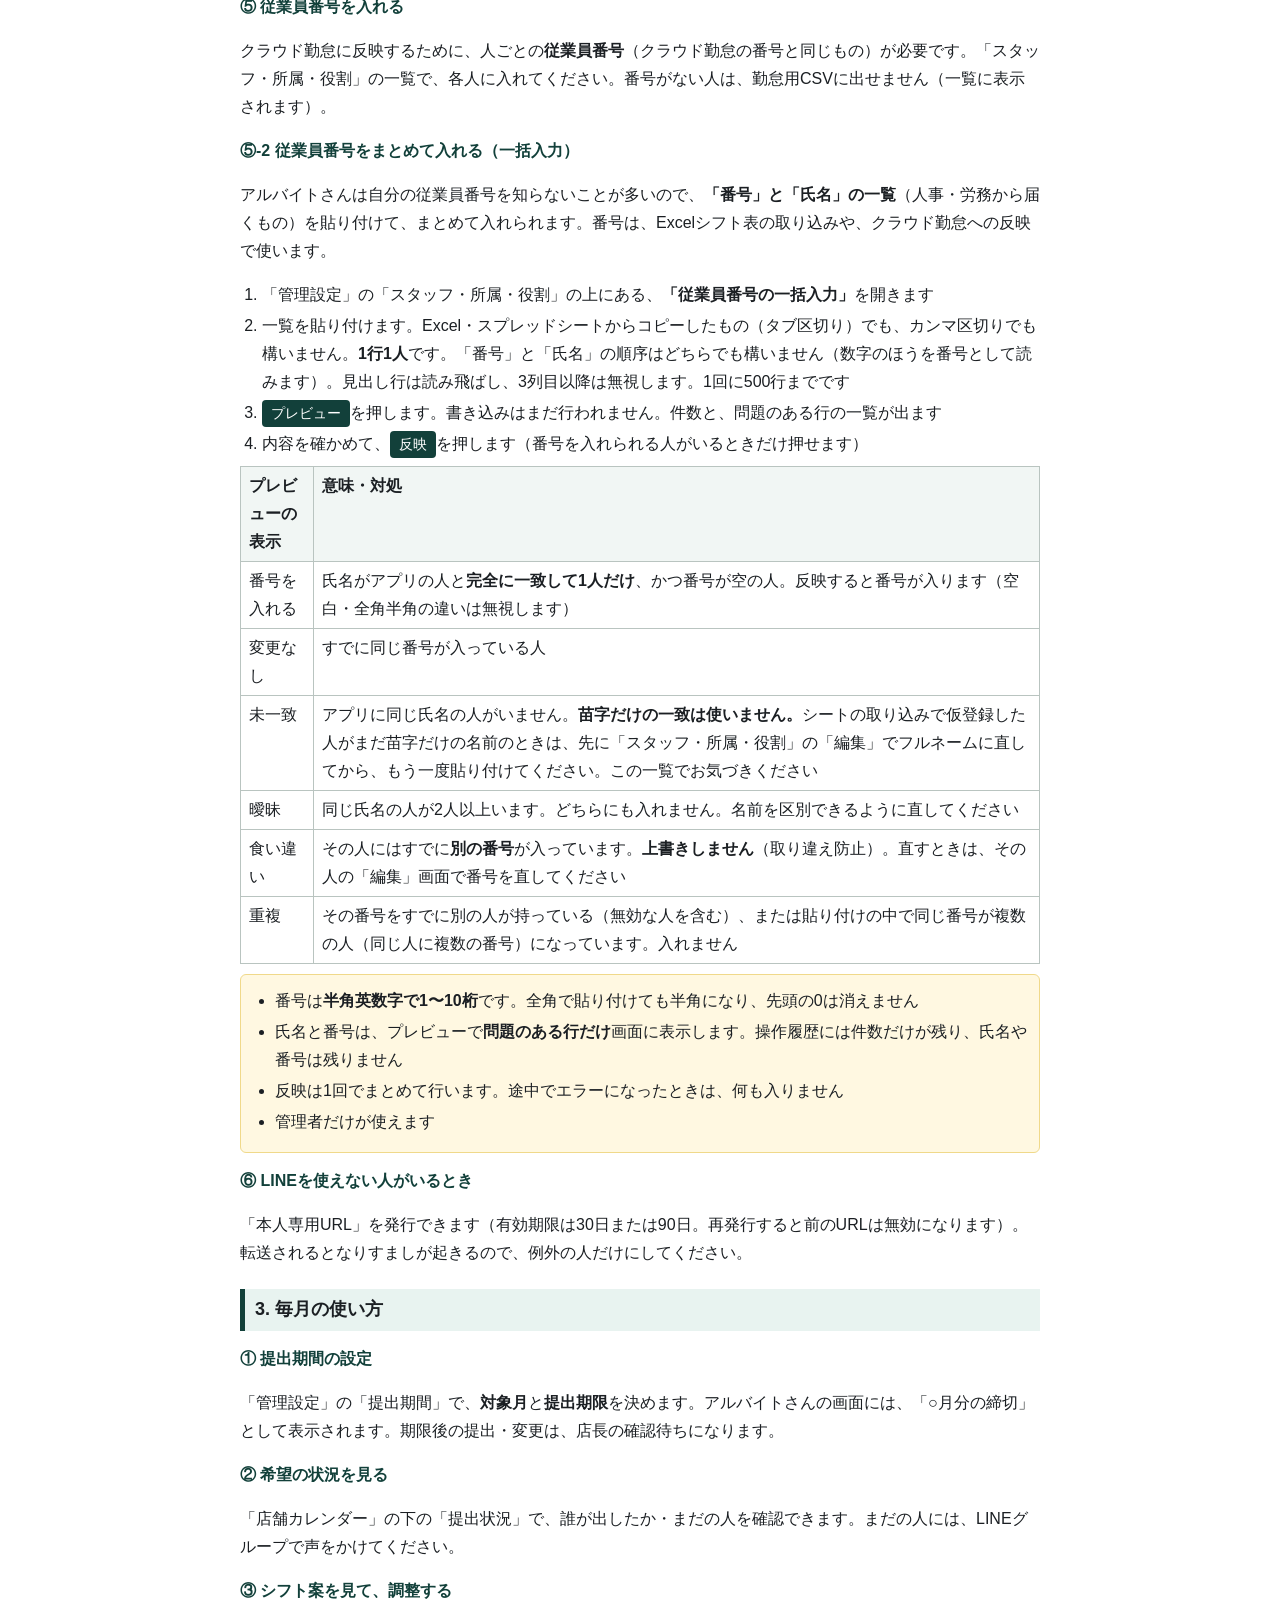
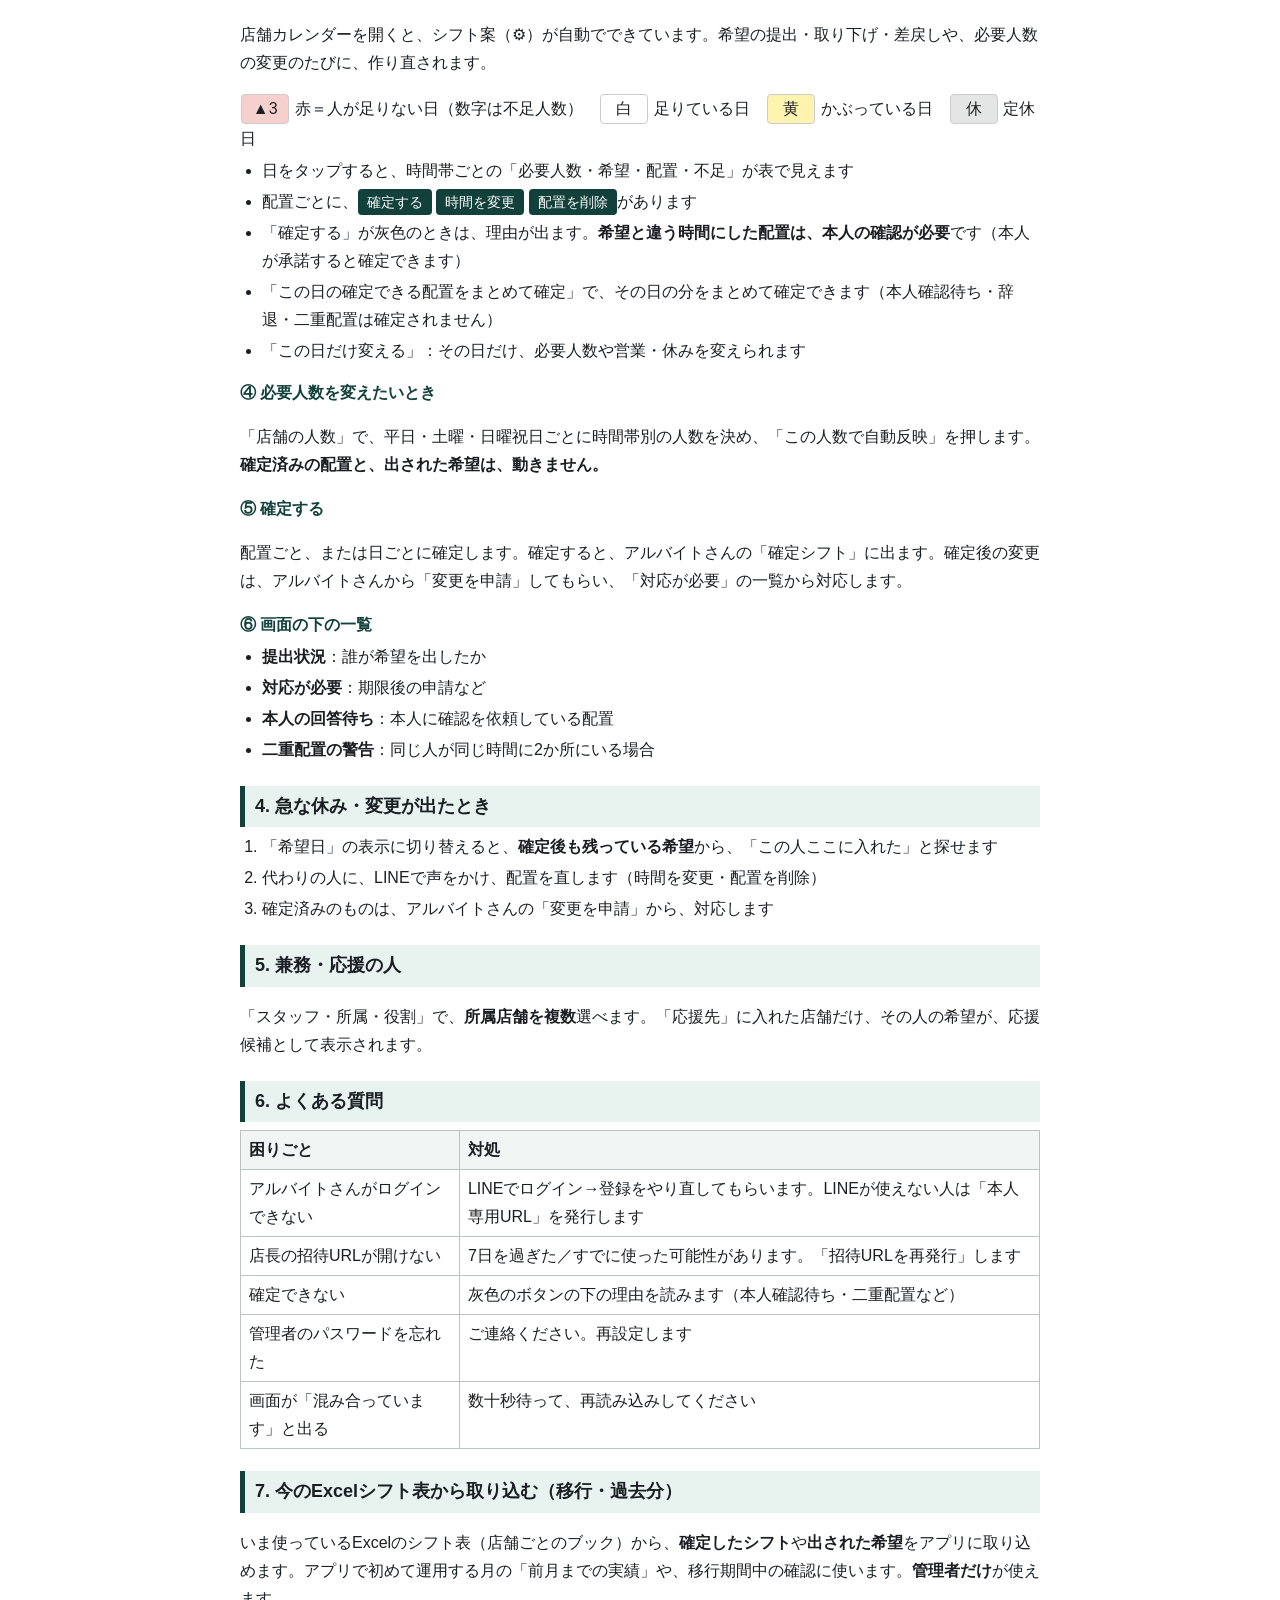
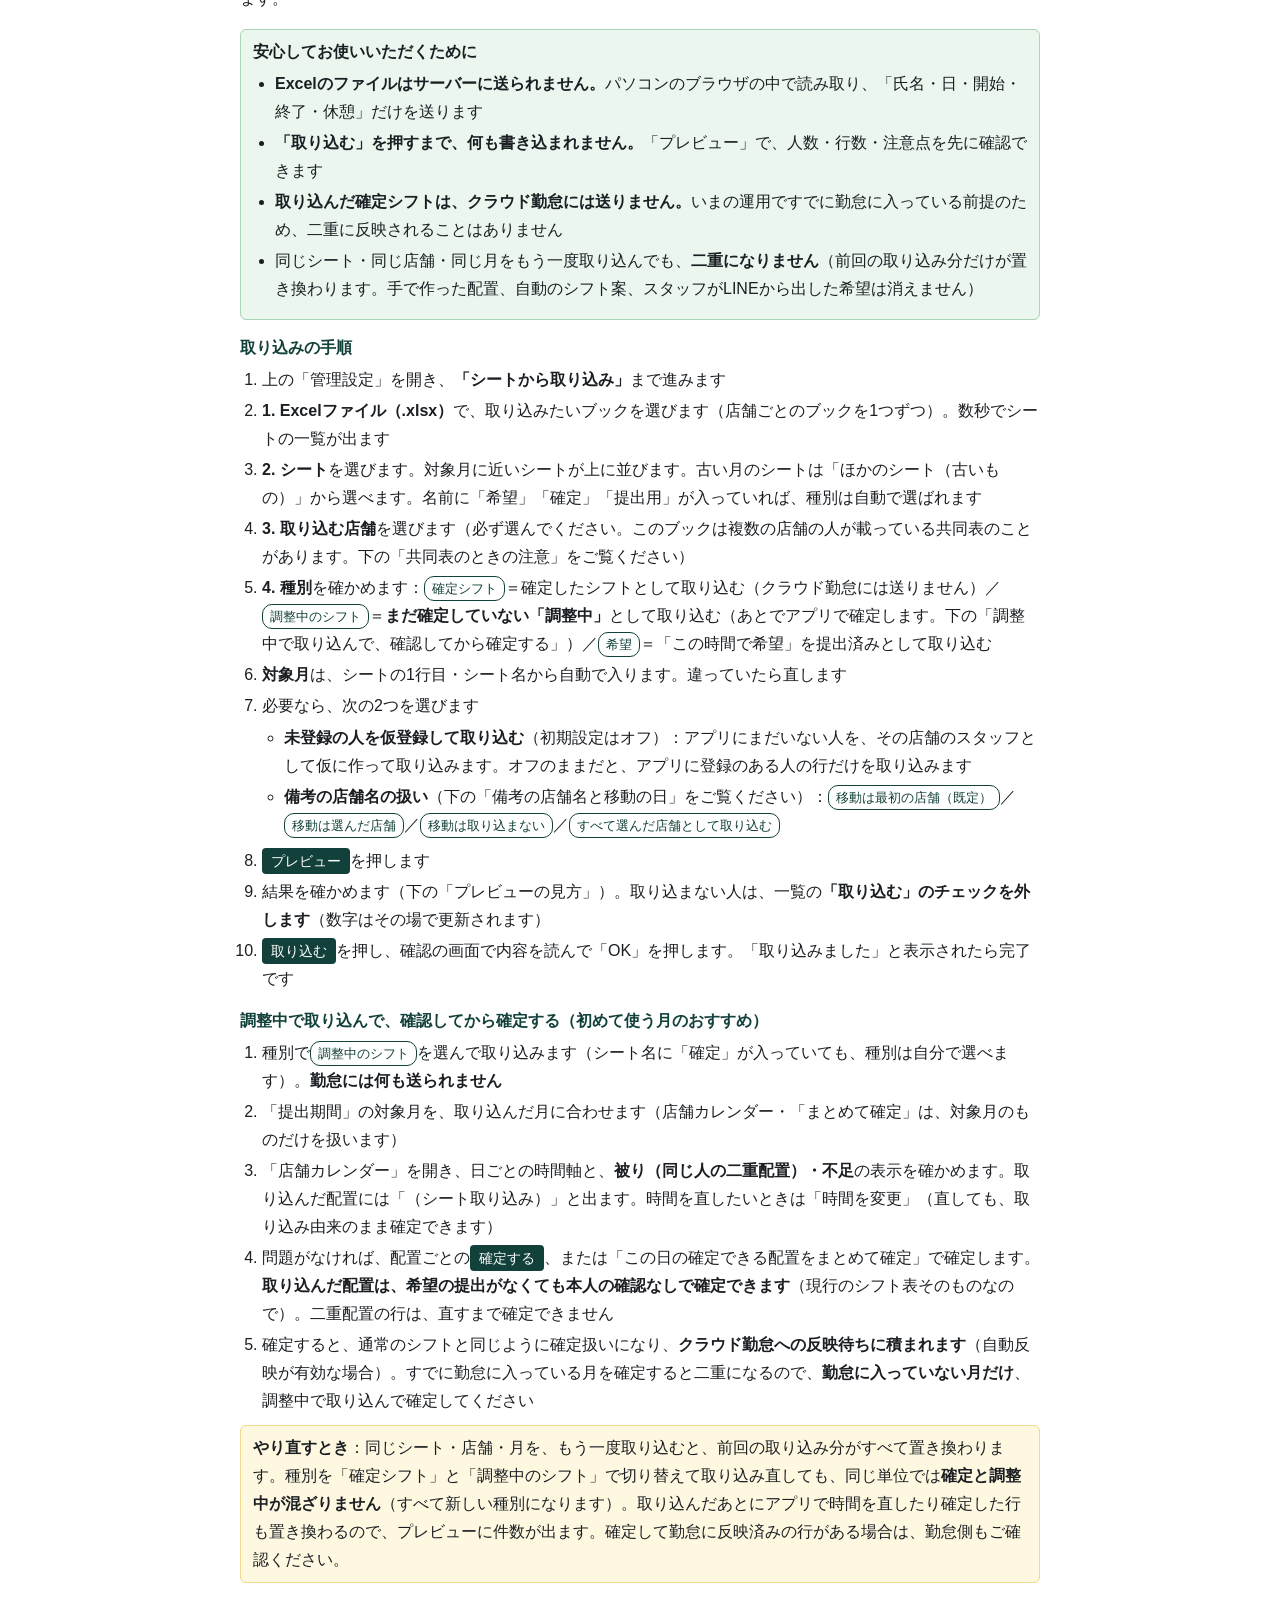
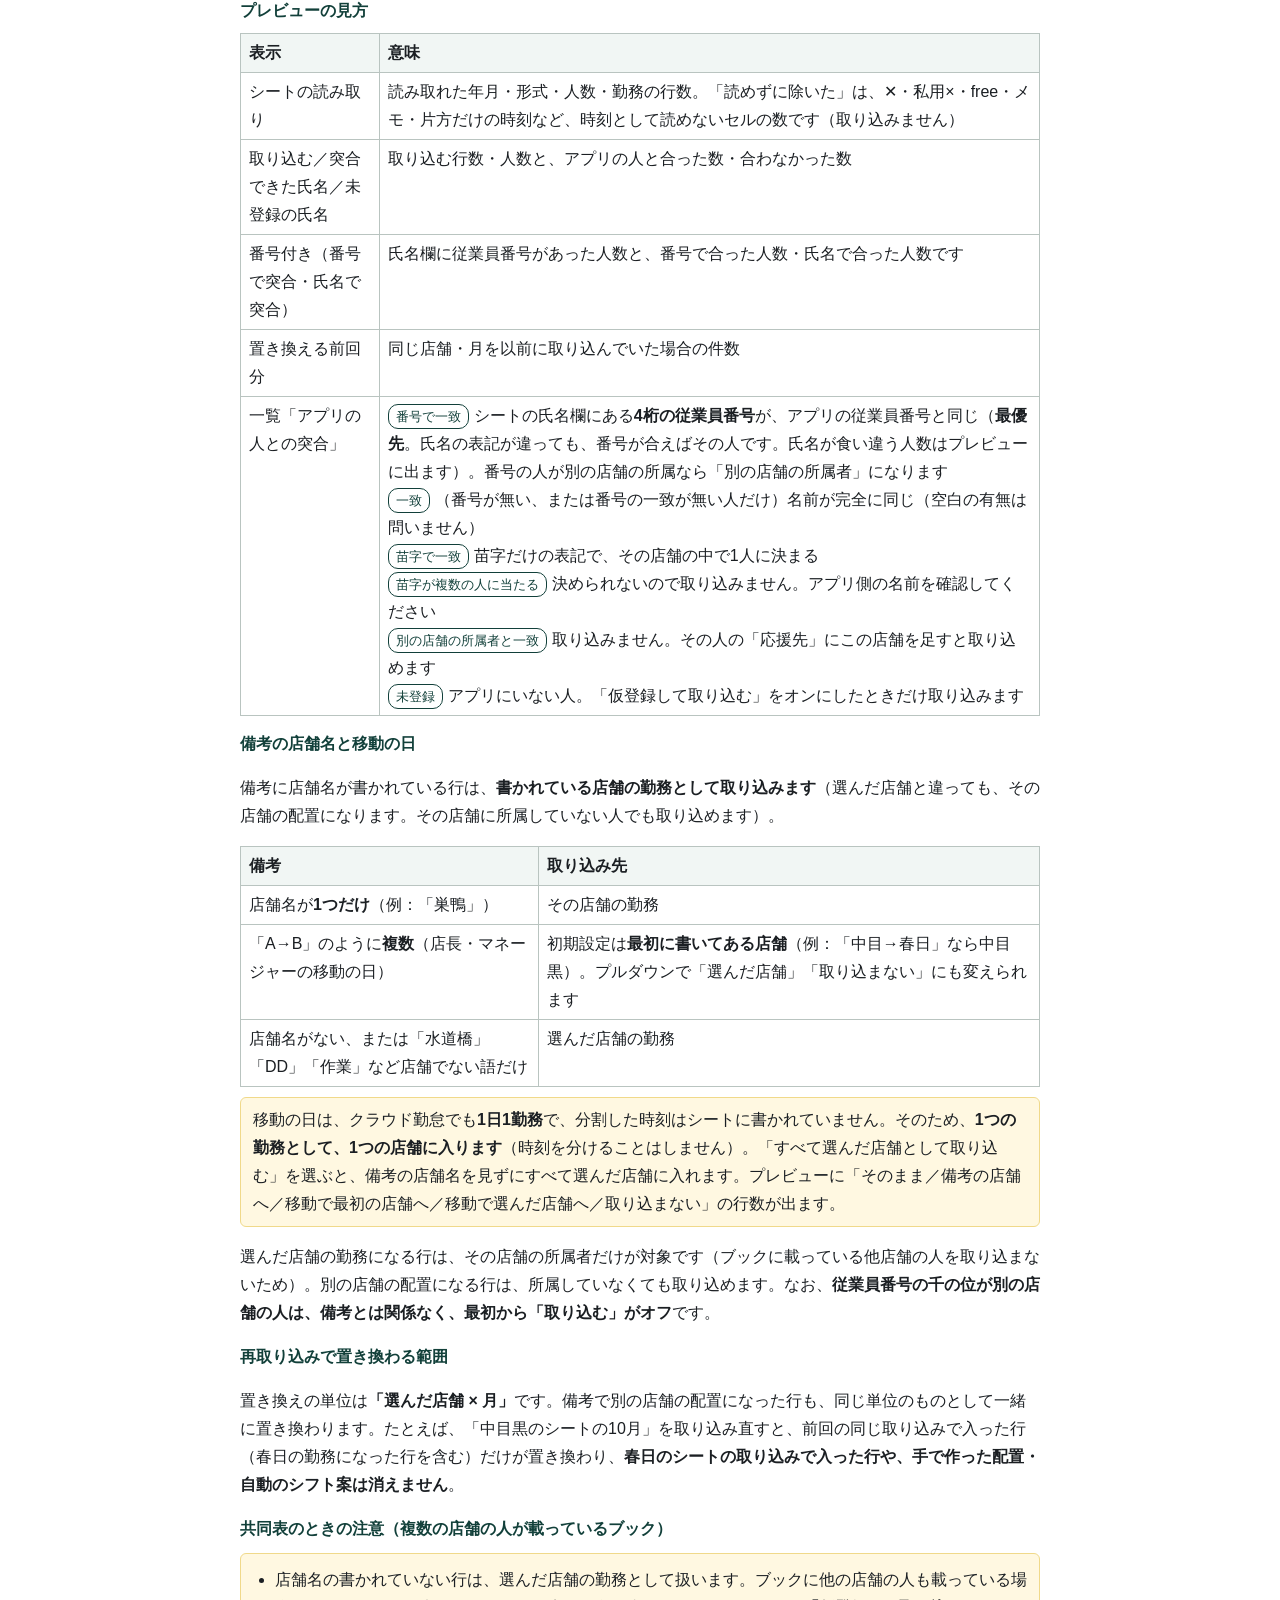
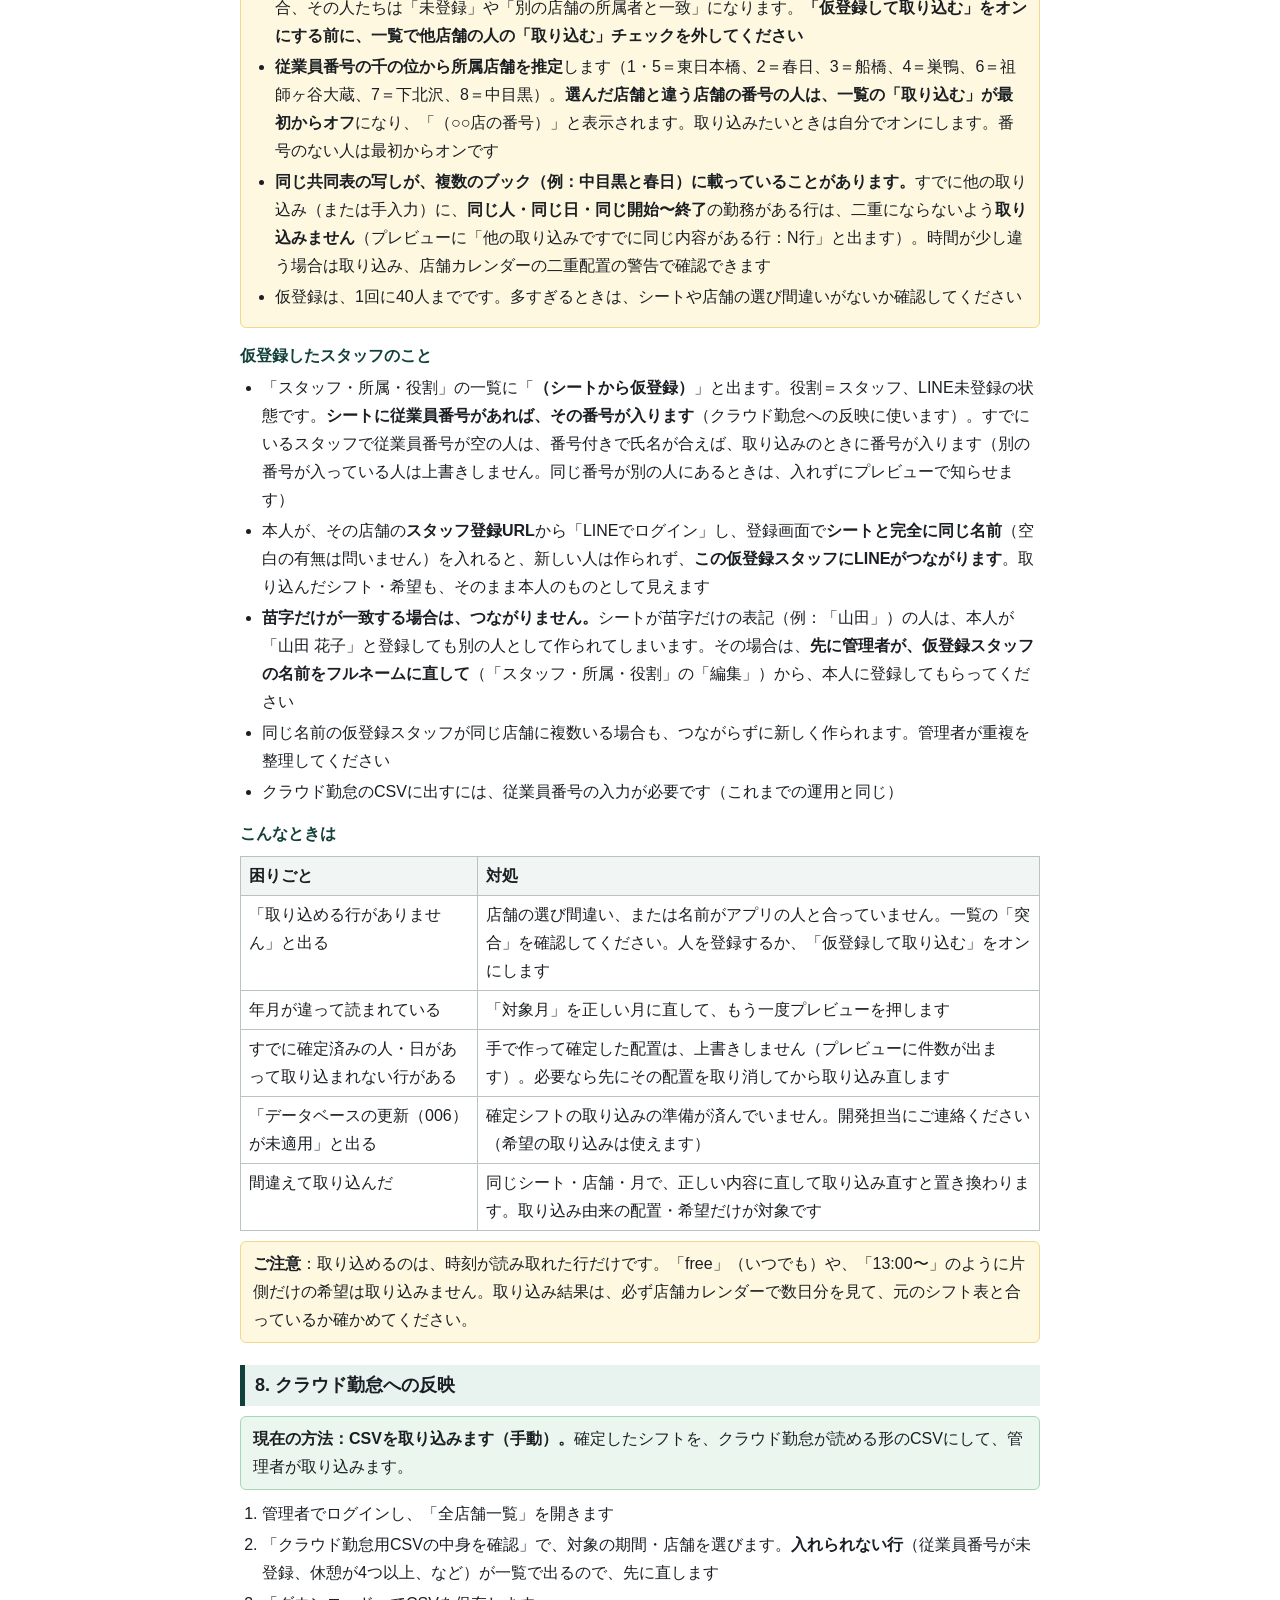
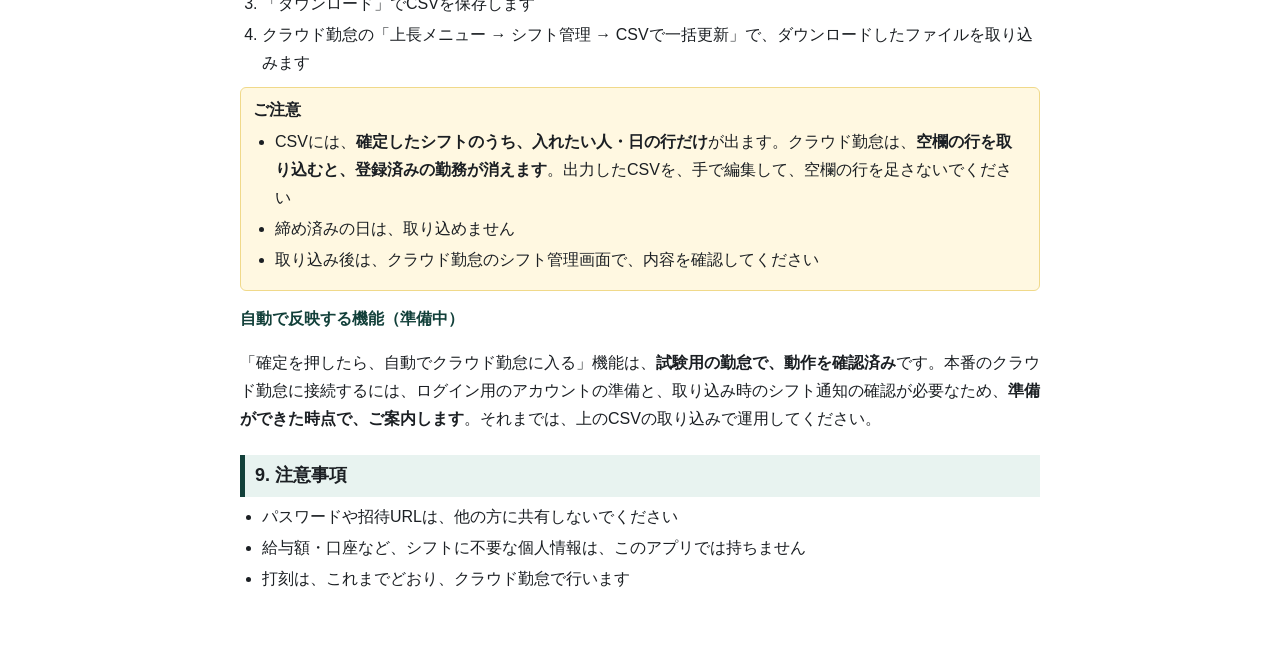
==== commit c0e72ac1: "取扱説明書：調整中の取り込み・重複除外・名前選択・番号一括入力を追記 Co-Authored-By: Claude Sonnet 5.5 <noreply@anthropic.com>" ====
--- a/manual/admin.html
+++ b/manual/admin.html
@@ -38,6 +38,29 @@
 <p>店舗ごとのスタッフ登録URLを、管理設定（または店舗画面）でコピーし、<b>その店のLINEグループ</b>に貼ります。アルバイトさんは、URLを開き、LINEでログインして、名前を確認するだけで使えます（アルバイトさん向けの説明書をご覧ください）。管理者の承認は要りません。</p>
 <h3>⑤ 従業員番号を入れる</h3>
 <p>クラウド勤怠に反映するために、人ごとの<b>従業員番号</b>（クラウド勤怠の番号と同じもの）が必要です。「スタッフ・所属・役割」の一覧で、各人に入れてください。番号がない人は、勤怠用CSVに出せません（一覧に表示されます）。</p>
+<h3>⑤-2 従業員番号をまとめて入れる（一括入力）</h3>
+<p>アルバイトさんは自分の従業員番号を知らないことが多いので、<b>「番号」と「氏名」の一覧</b>（人事・労務から届くもの）を貼り付けて、まとめて入れられます。番号は、Excelシフト表の取り込みや、クラウド勤怠への反映で使います。</p>
+<ol>
+<li>「管理設定」の「スタッフ・所属・役割」の上にある、<b>「従業員番号の一括入力」</b>を開きます</li>
+<li>一覧を貼り付けます。Excel・スプレッドシートからコピーしたもの（タブ区切り）でも、カンマ区切りでも構いません。<b>1行1人</b>です。「番号」と「氏名」の順序はどちらでも構いません（数字のほうを番号として読みます）。見出し行は読み飛ばし、3列目以降は無視します。1回に500行までです</li>
+<li><span class="btn">プレビュー</span>を押します。書き込みはまだ行われません。件数と、問題のある行の一覧が出ます</li>
+<li>内容を確かめて、<span class="btn">反映</span>を押します（番号を入れられる人がいるときだけ押せます）</li>
+</ol>
+<table>
+<tr><th>プレビューの表示</th><th>意味・対処</th></tr>
+<tr><td>番号を入れる</td><td>氏名がアプリの人と<b>完全に一致して1人だけ</b>、かつ番号が空の人。反映すると番号が入ります（空白・全角半角の違いは無視します）</td></tr>
+<tr><td>変更なし</td><td>すでに同じ番号が入っている人</td></tr>
+<tr><td>未一致</td><td>アプリに同じ氏名の人がいません。<b>苗字だけの一致は使いません。</b>シートの取り込みで仮登録した人がまだ苗字だけの名前のときは、先に「スタッフ・所属・役割」の「編集」でフルネームに直してから、もう一度貼り付けてください。この一覧でお気づきください</td></tr>
+<tr><td>曖昧</td><td>同じ氏名の人が2人以上います。どちらにも入れません。名前を区別できるように直してください</td></tr>
+<tr><td>食い違い</td><td>その人にはすでに<b>別の番号</b>が入っています。<b>上書きしません</b>（取り違え防止）。直すときは、その人の「編集」画面で番号を直してください</td></tr>
+<tr><td>重複</td><td>その番号をすでに別の人が持っている（無効な人を含む）、または貼り付けの中で同じ番号が複数の人（同じ人に複数の番号）になっています。入れません</td></tr>
+</table>
+<div class="note"><ul>
+<li>番号は<b>半角英数字で1〜10桁</b>です。全角で貼り付けても半角になり、先頭の0は消えません</li>
+<li>氏名と番号は、プレビューで<b>問題のある行だけ</b>画面に表示します。操作履歴には件数だけが残り、氏名や番号は残りません</li>
+<li>反映は1回でまとめて行います。途中でエラーになったときは、何も入りません</li>
+<li>管理者だけが使えます</li>
+</ul></div>
 <h3>⑥ LINEを使えない人がいるとき</h3>
 <p>「本人専用URL」を発行できます（有効期限は30日または90日。再発行すると前のURLは無効になります）。転送されるとなりすましが起きるので、例外の人だけにしてください。</p>
 
@@ -93,7 +116,7 @@
 <li><b>1. Excelファイル（.xlsx）</b>で、取り込みたいブックを選びます（店舗ごとのブックを1つずつ）。数秒でシートの一覧が出ます</li>
 <li><b>2. シート</b>を選びます。対象月に近いシートが上に並びます。古い月のシートは「ほかのシート（古いもの）」から選べます。名前に「希望」「確定」「提出用」が入っていれば、種別は自動で選ばれます</li>
 <li><b>3. 取り込む店舗</b>を選びます（必ず選んでください。このブックは複数の店舗の人が載っている共同表のことがあります。下の「共同表のときの注意」をご覧ください）</li>
-<li><b>4. 種別</b>を確かめます：<span class="chip">確定シフト</span>＝確定したシフトとして取り込む／<span class="chip">希望</span>＝「この時間で希望」を提出済みとして取り込む</li>
+<li><b>4. 種別</b>を確かめます：<span class="chip">確定シフト</span>＝確定したシフトとして取り込む（クラウド勤怠には送りません）／<span class="chip">調整中のシフト</span>＝<b>まだ確定していない「調整中」</b>として取り込む（あとでアプリで確定します。下の「調整中で取り込んで、確認してから確定する」）／<span class="chip">希望</span>＝「この時間で希望」を提出済みとして取り込む</li>
 <li><b>対象月</b>は、シートの1行目・シート名から自動で入ります。違っていたら直します</li>
 <li>必要なら、次の2つを選びます
 <ul>
@@ -104,6 +127,16 @@
 <li>結果を確かめます（下の「プレビューの見方」）。取り込まない人は、一覧の<b>「取り込む」のチェックを外します</b>（数字はその場で更新されます）</li>
 <li><span class="btn">取り込む</span>を押し、確認の画面で内容を読んで「OK」を押します。「取り込みました」と表示されたら完了です</li>
 </ol>
+
+<h3>調整中で取り込んで、確認してから確定する（初めて使う月のおすすめ）</h3>
+<ol>
+<li>種別で<span class="chip">調整中のシフト</span>を選んで取り込みます（シート名に「確定」が入っていても、種別は自分で選べます）。<b>勤怠には何も送られません</b></li>
+<li>「提出期間」の対象月を、取り込んだ月に合わせます（店舗カレンダー・「まとめて確定」は、対象月のものだけを扱います）</li>
+<li>「店舗カレンダー」を開き、日ごとの時間軸と、<b>被り（同じ人の二重配置）・不足</b>の表示を確かめます。取り込んだ配置には「（シート取り込み）」と出ます。時間を直したいときは「時間を変更」（直しても、取り込み由来のまま確定できます）</li>
+<li>問題がなければ、配置ごとの<span class="btn">確定する</span>、または「この日の確定できる配置をまとめて確定」で確定します。<b>取り込んだ配置は、希望の提出がなくても本人の確認なしで確定できます</b>（現行のシフト表そのものなので）。二重配置の行は、直すまで確定できません</li>
+<li>確定すると、通常のシフトと同じように確定扱いになり、<b>クラウド勤怠への反映待ちに積まれます</b>（自動反映が有効な場合）。すでに勤怠に入っている月を確定すると二重になるので、<b>勤怠に入っていない月だけ</b>、調整中で取り込んで確定してください</li>
+</ol>
+<div class="note"><b>やり直すとき</b>：同じシート・店舗・月を、もう一度取り込むと、前回の取り込み分がすべて置き換わります。種別を「確定シフト」と「調整中のシフト」で切り替えて取り込み直しても、同じ単位では<b>確定と調整中が混ざりません</b>（すべて新しい種別になります）。取り込んだあとにアプリで時間を直したり確定した行も置き換わるので、プレビューに件数が出ます。確定して勤怠に反映済みの行がある場合は、勤怠側もご確認ください。</div>
 
 <h3>プレビューの見方</h3>
 <table>
@@ -139,6 +172,7 @@
 <ul>
 <li>店舗名の書かれていない行は、選んだ店舗の勤務として扱います。ブックに他の店舗の人も載っている場合、その人たちは「未登録」や「別の店舗の所属者と一致」になります。<b>「仮登録して取り込む」をオンにする前に、一覧で他店舗の人の「取り込む」チェックを外してください</b></li>
 <li><b>従業員番号の千の位から所属店舗を推定</b>します（1・5＝東日本橋、2＝春日、3＝船橋、4＝巣鴨、6＝祖師ヶ谷大蔵、7＝下北沢、8＝中目黒）。<b>選んだ店舗と違う店舗の番号の人は、一覧の「取り込む」が最初からオフ</b>になり、「（○○店の番号）」と表示されます。取り込みたいときは自分でオンにします。番号のない人は最初からオンです</li>
+<li><b>同じ共同表の写しが、複数のブック（例：中目黒と春日）に載っていることがあります。</b>すでに他の取り込み（または手入力）に、<b>同じ人・同じ日・同じ開始〜終了</b>の勤務がある行は、二重にならないよう<b>取り込みません</b>（プレビューに「他の取り込みですでに同じ内容がある行：N行」と出ます）。時間が少し違う場合は取り込み、店舗カレンダーの二重配置の警告で確認できます</li>
 <li>仮登録は、1回に40人までです。多すぎるときは、シートや店舗の選び間違いがないか確認してください</li>
 </ul></div>
 
@@ -161,7 +195,6 @@
 <tr><td>間違えて取り込んだ</td><td>同じシート・店舗・月で、正しい内容に直して取り込み直すと置き換わります。取り込み由来の配置・希望だけが対象です</td></tr>
 </table>
 <div class="note"><b>ご注意</b>：取り込めるのは、時刻が読み取れた行だけです。「free」（いつでも）や、「13:00〜」のように片側だけの希望は取り込みません。取り込み結果は、必ず店舗カレンダーで数日分を見て、元のシフト表と合っているか確かめてください。</div>
-
 <h2 class="pb">8. クラウド勤怠への反映</h2>
 <div class="ok"><b>現在の方法：CSVを取り込みます（手動）。</b>確定したシフトを、クラウド勤怠が読める形のCSVにして、管理者が取り込みます。</div>
 <ol><li>管理者でログインし、「全店舗一覧」を開きます</li>
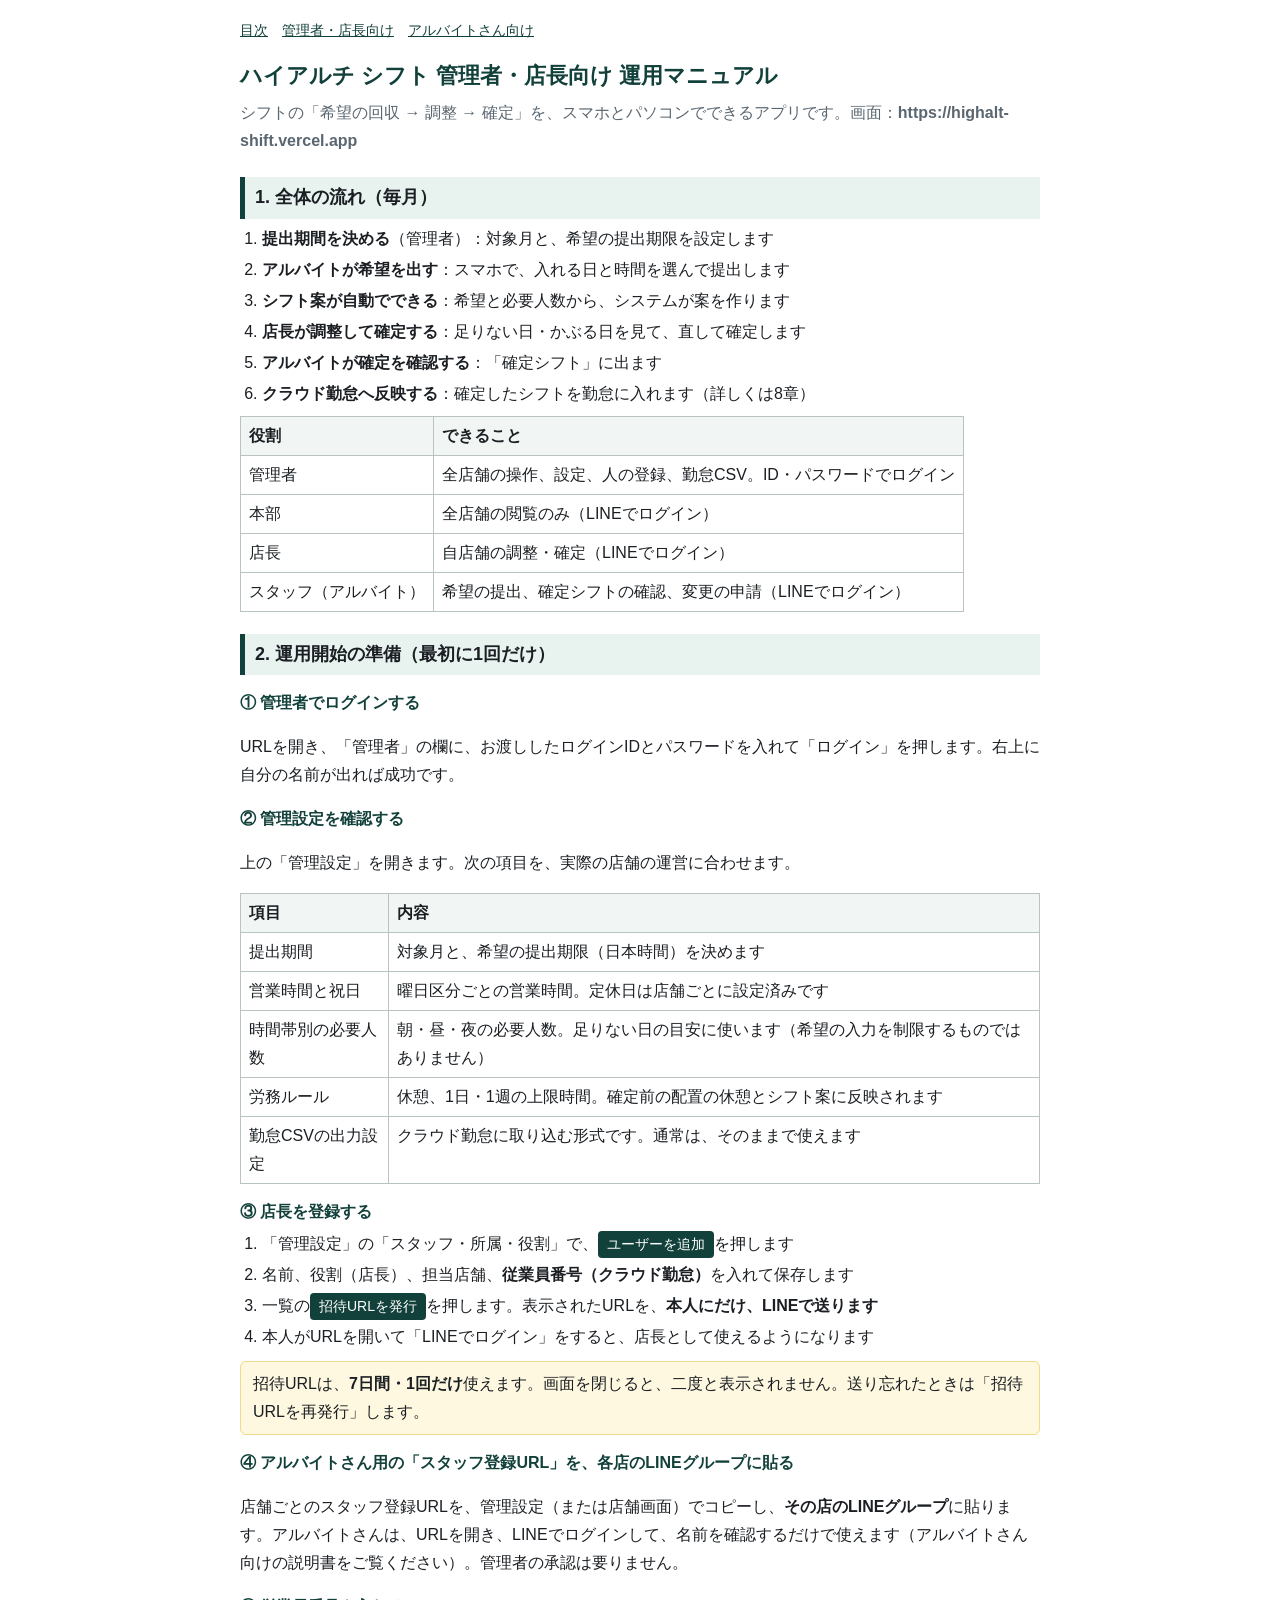
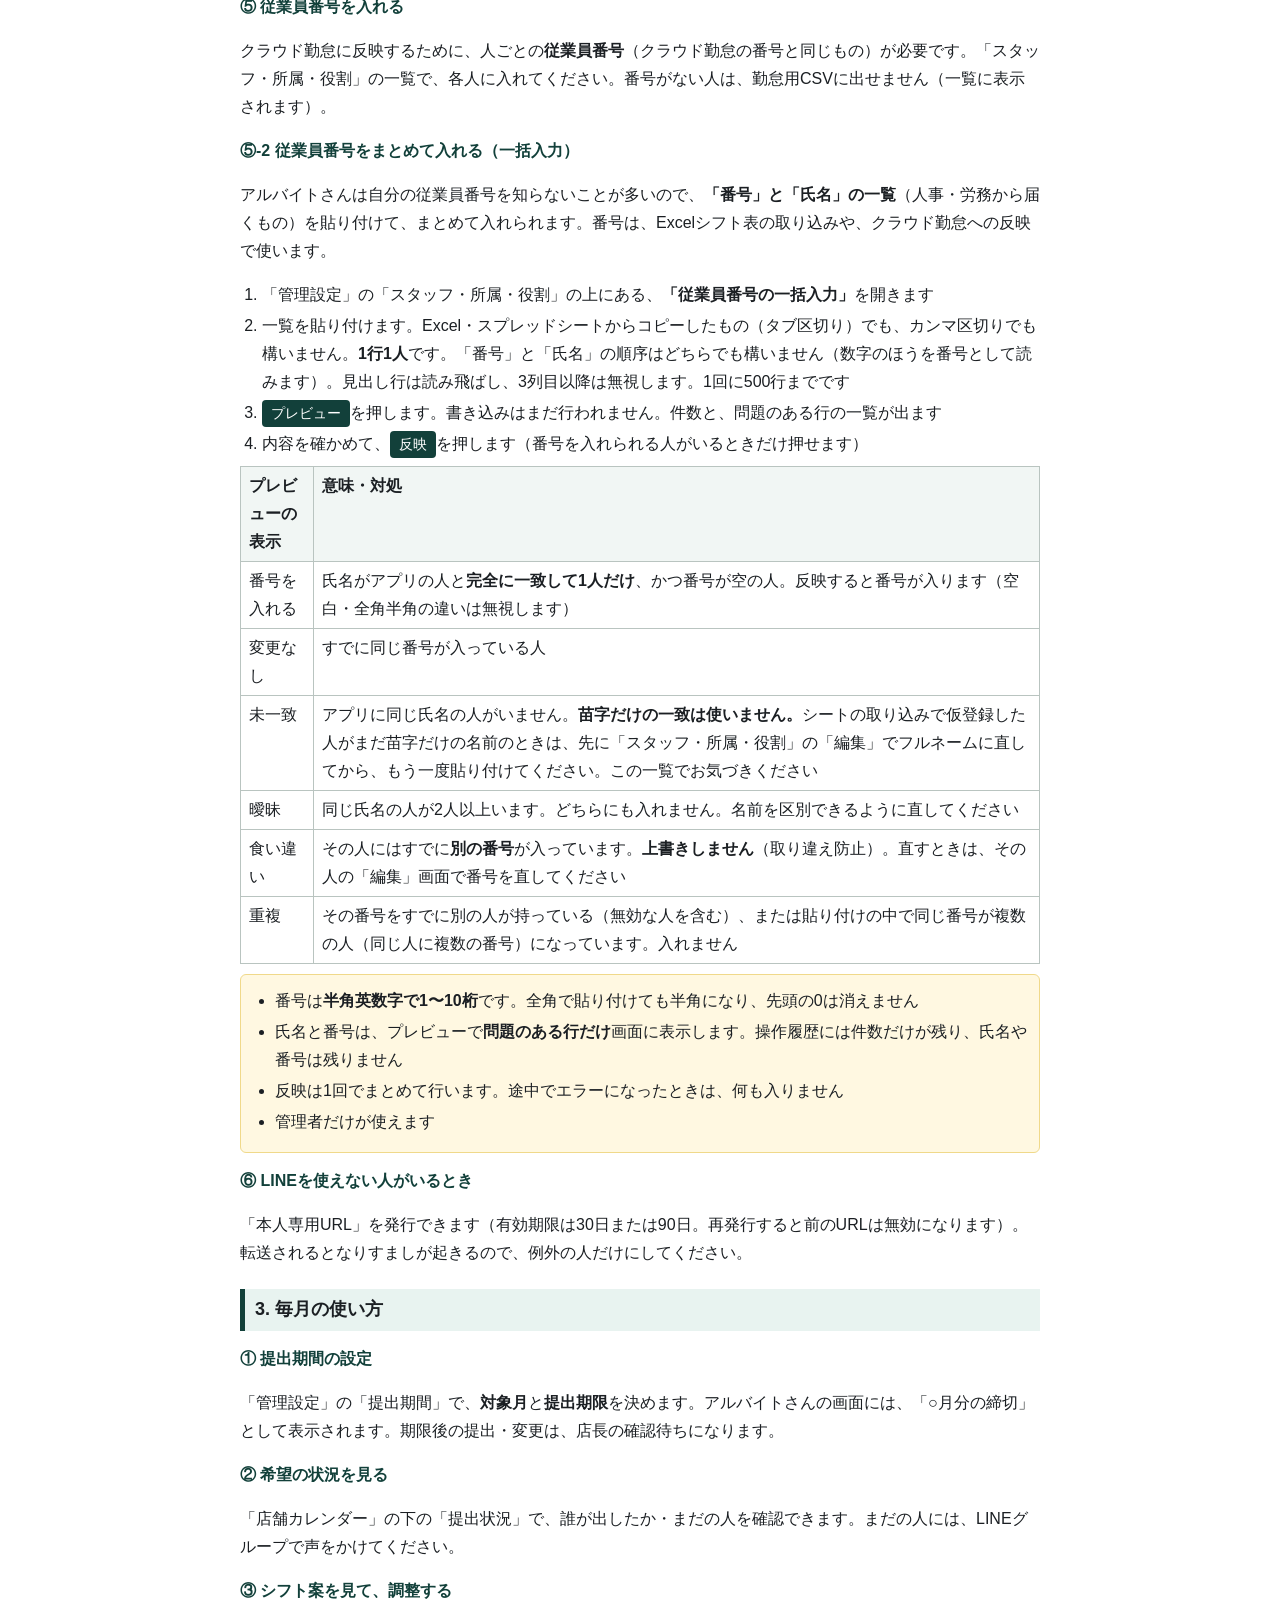
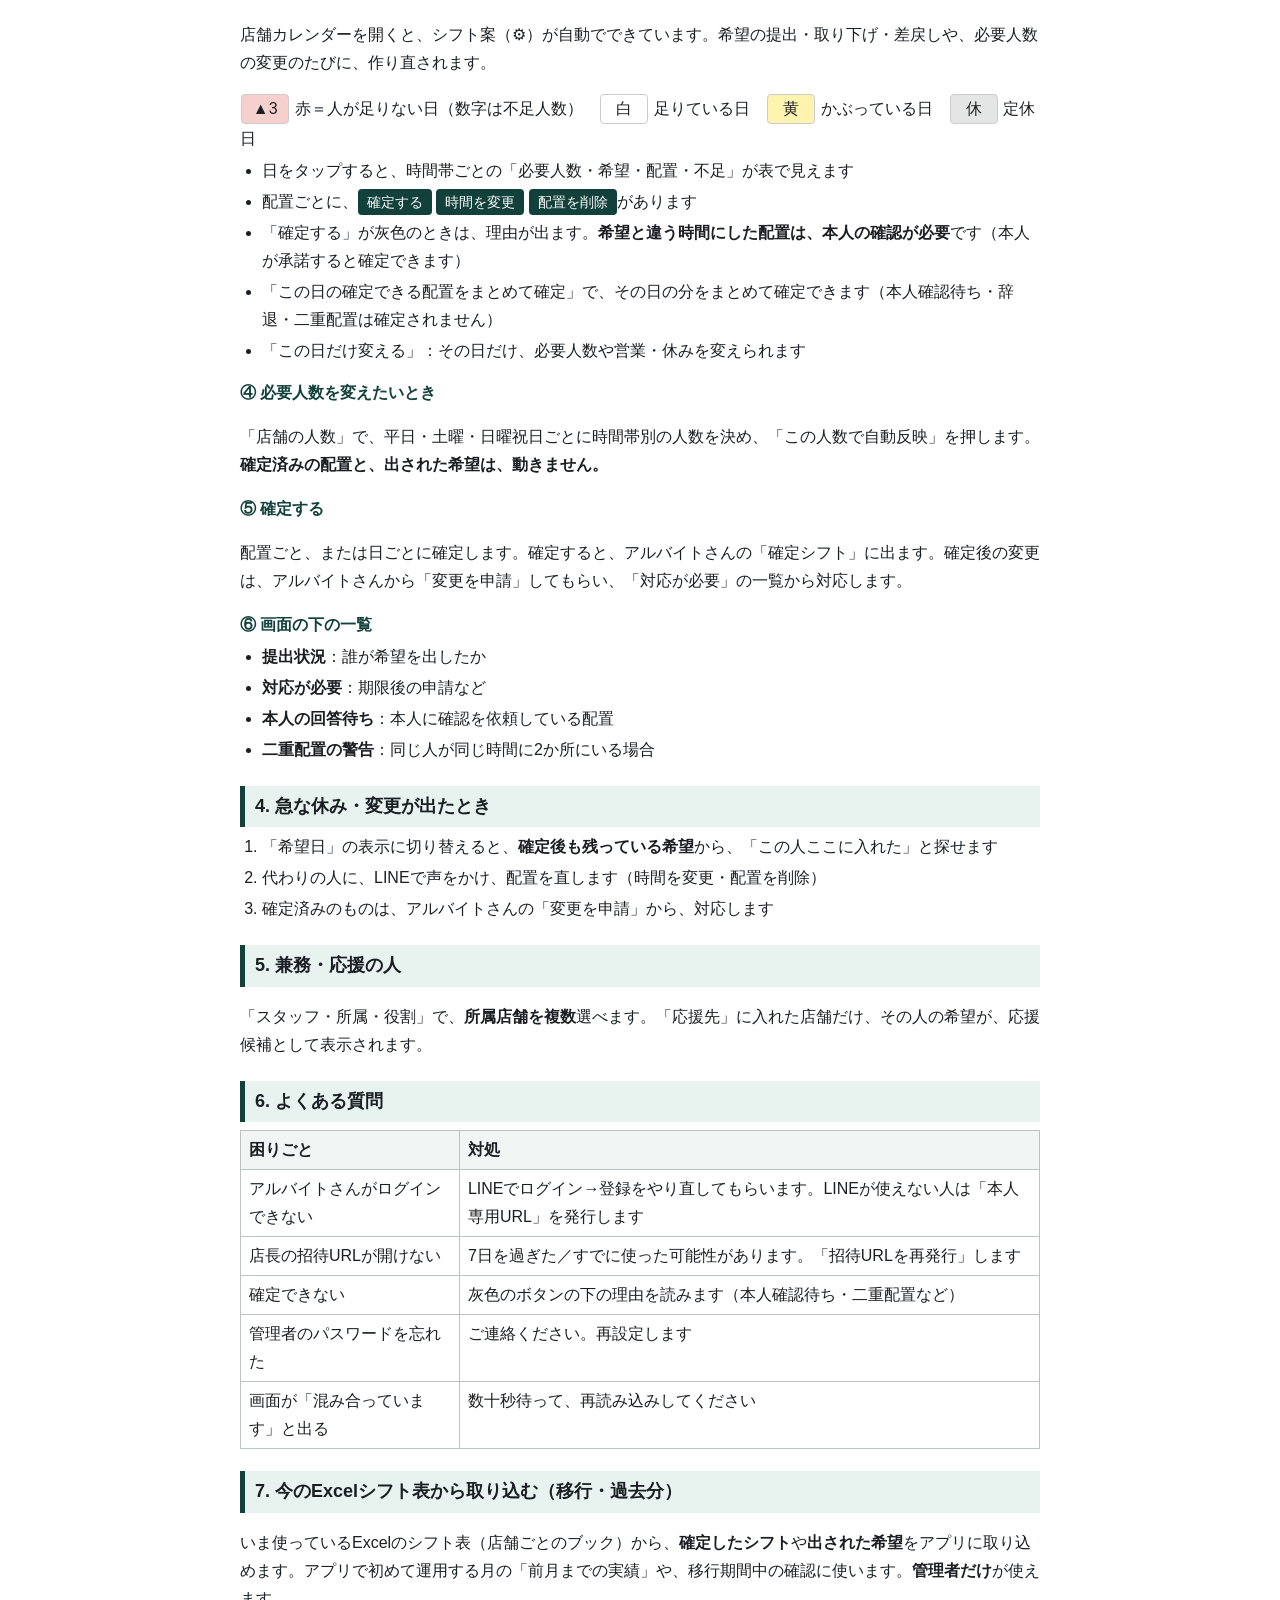
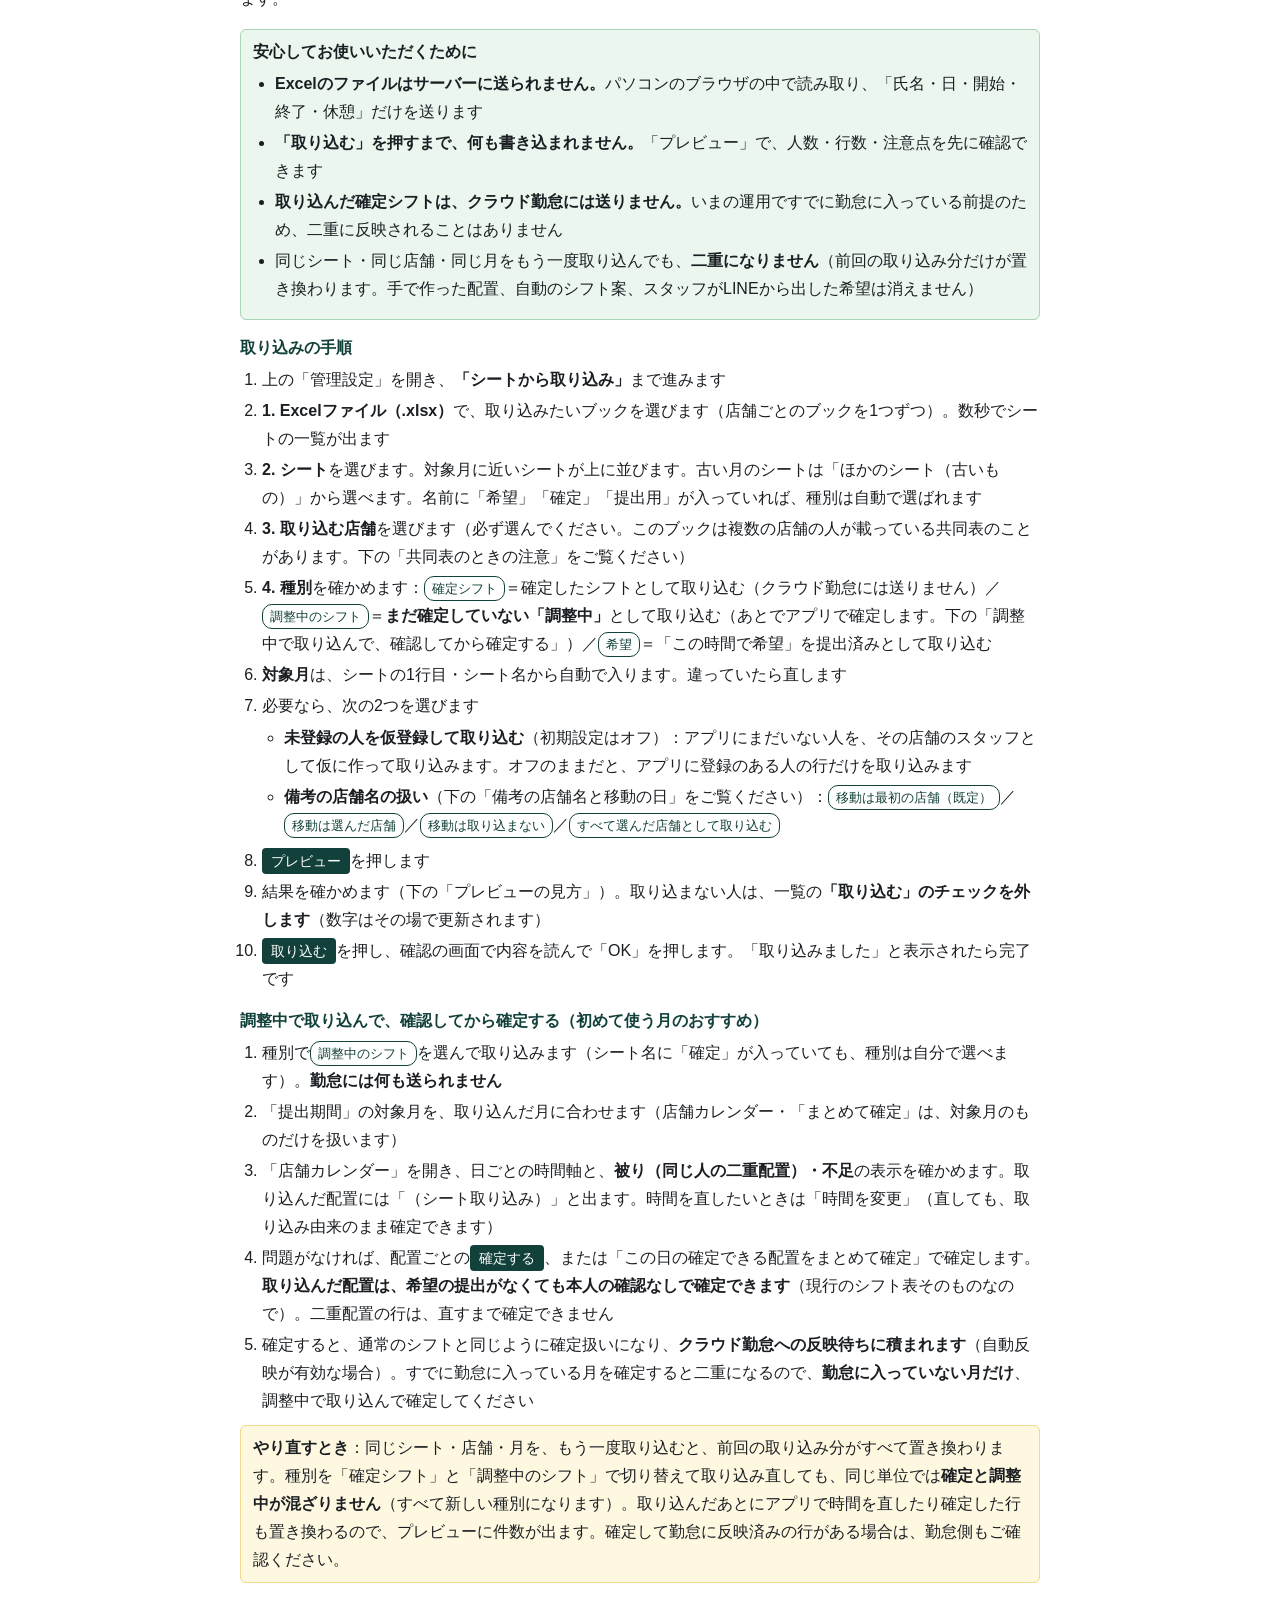
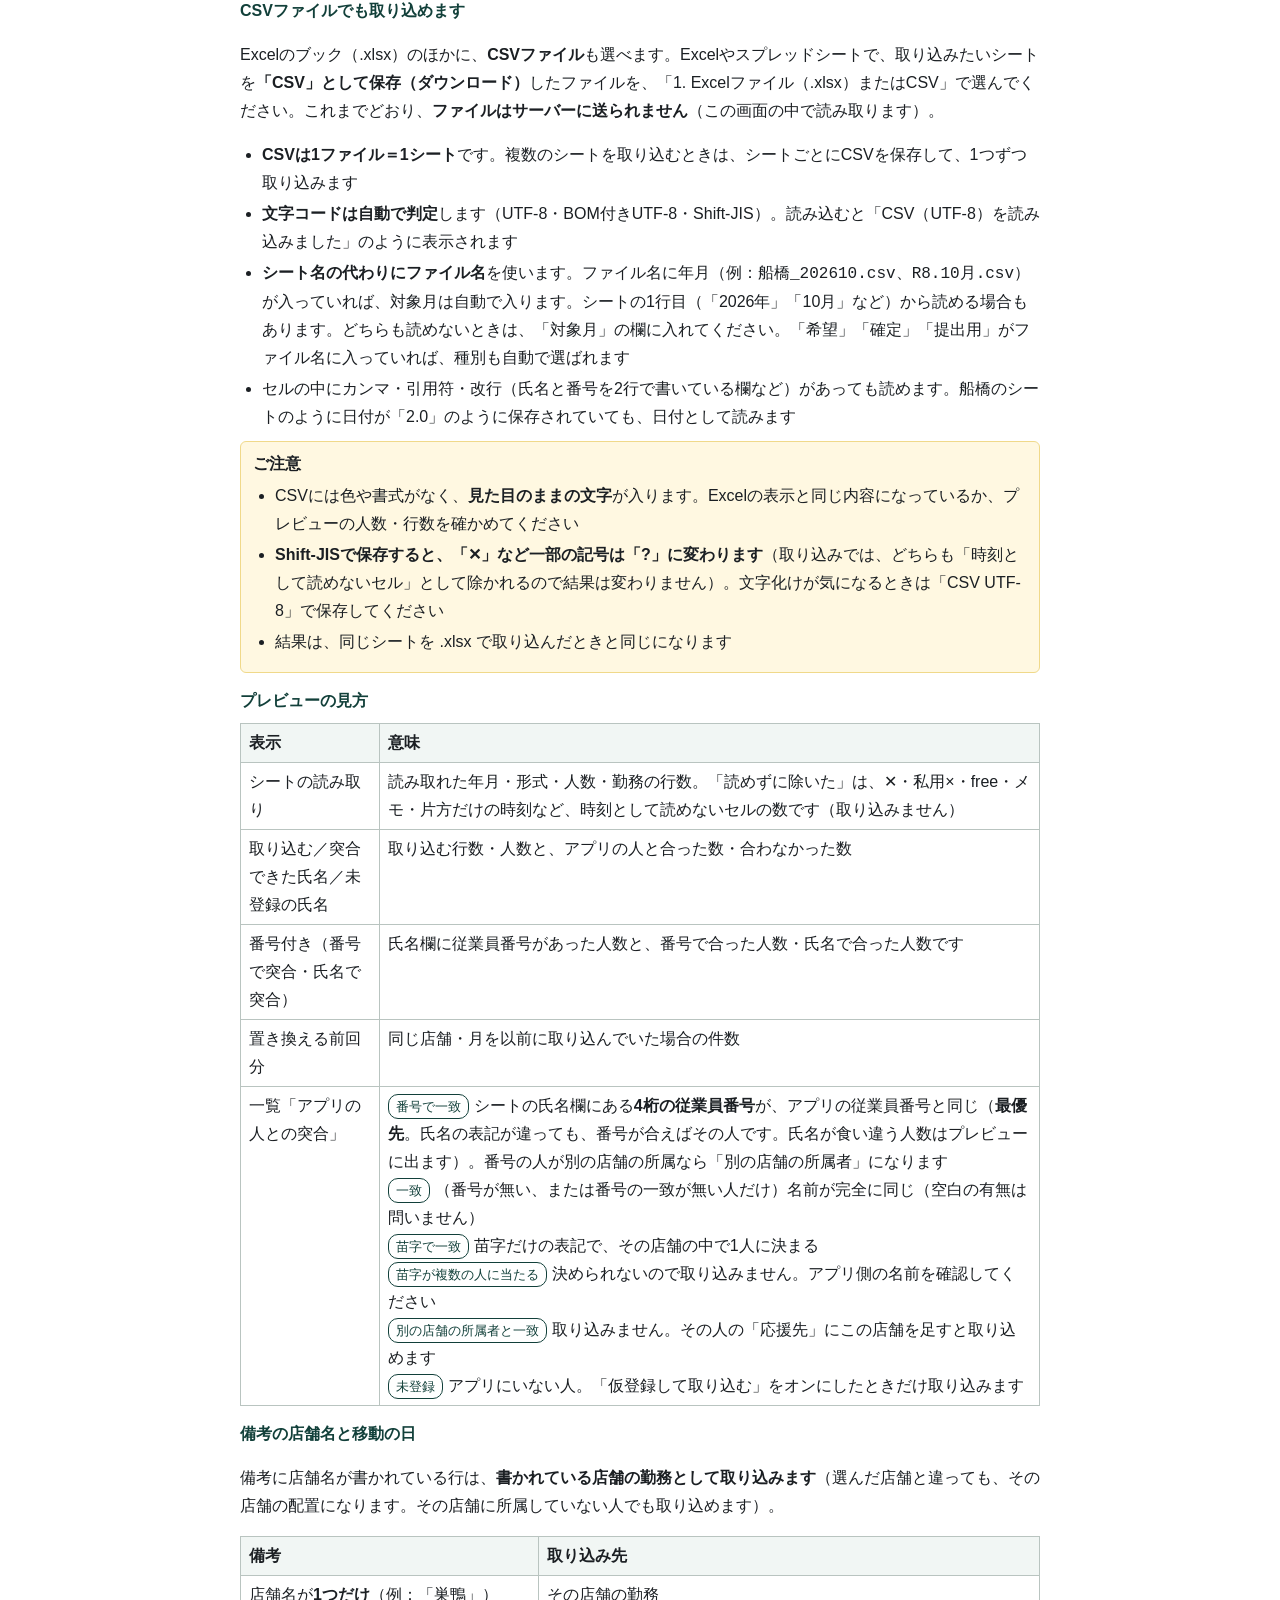
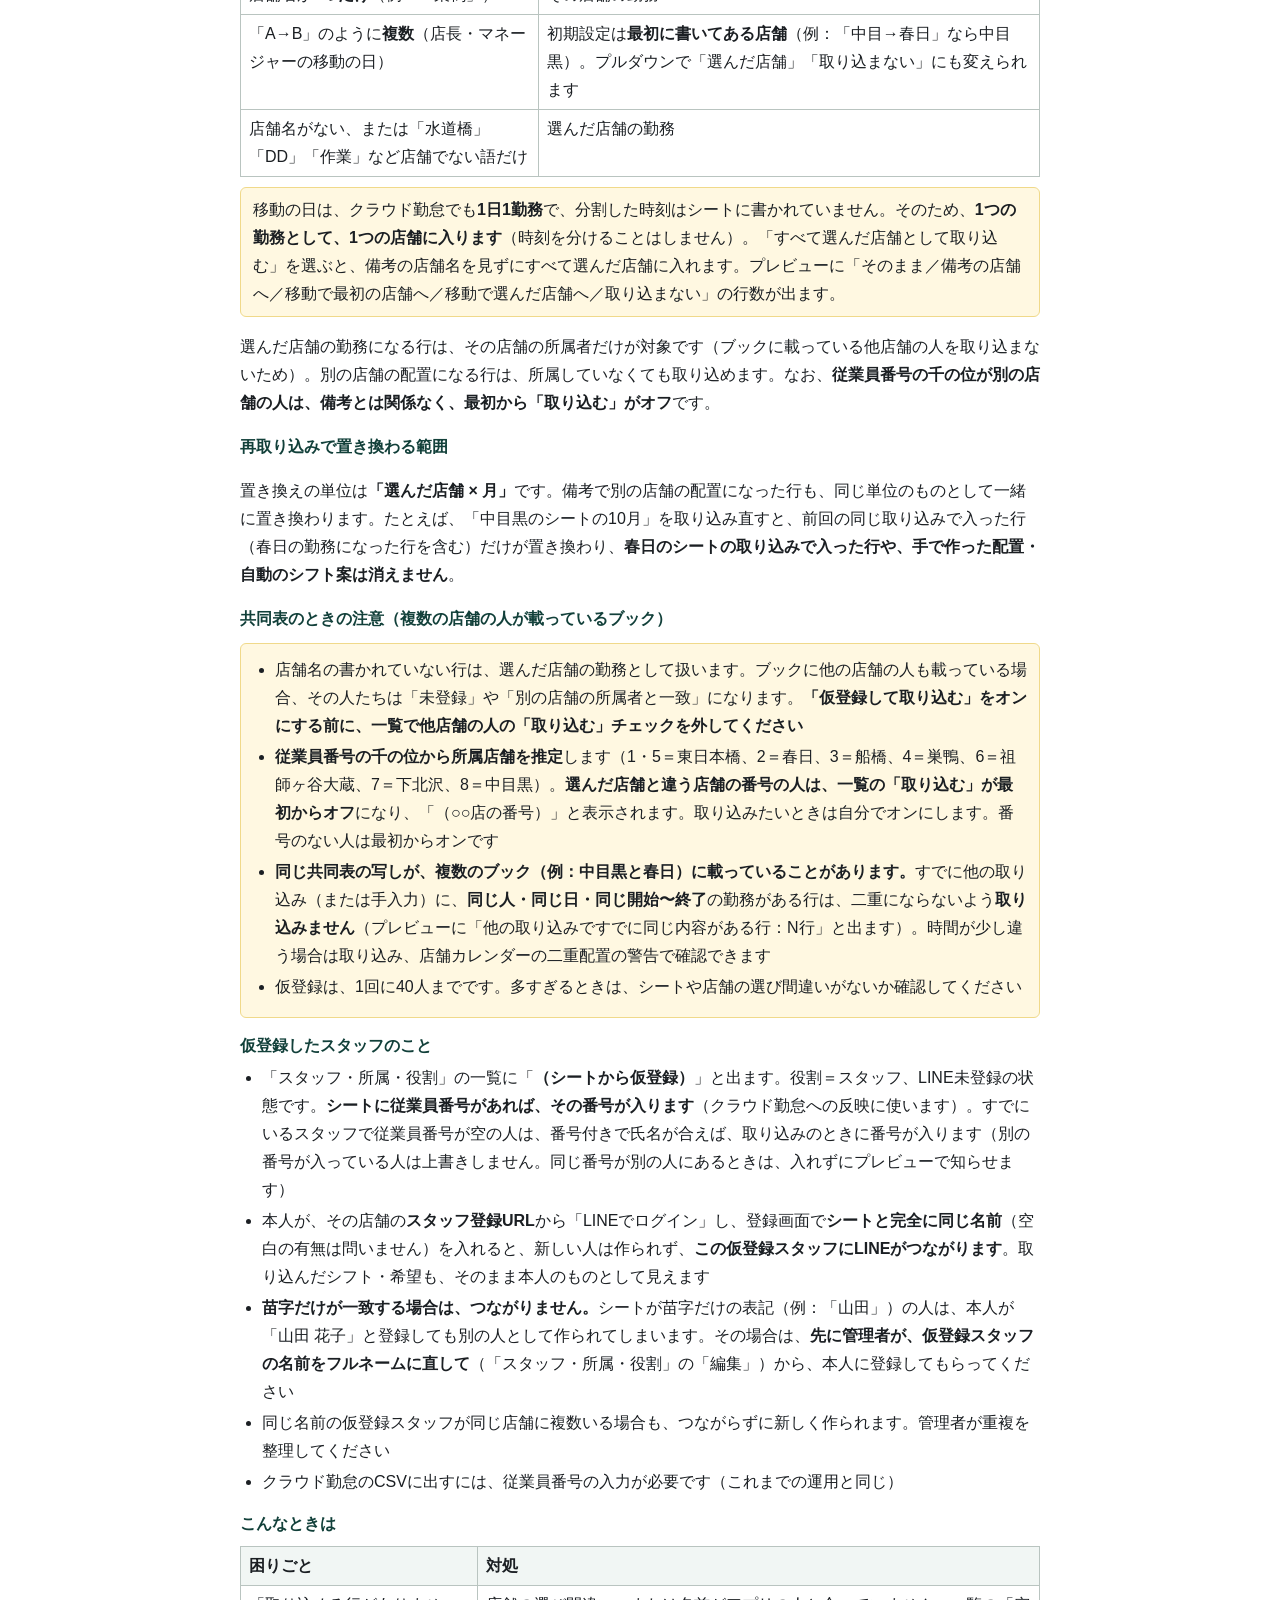
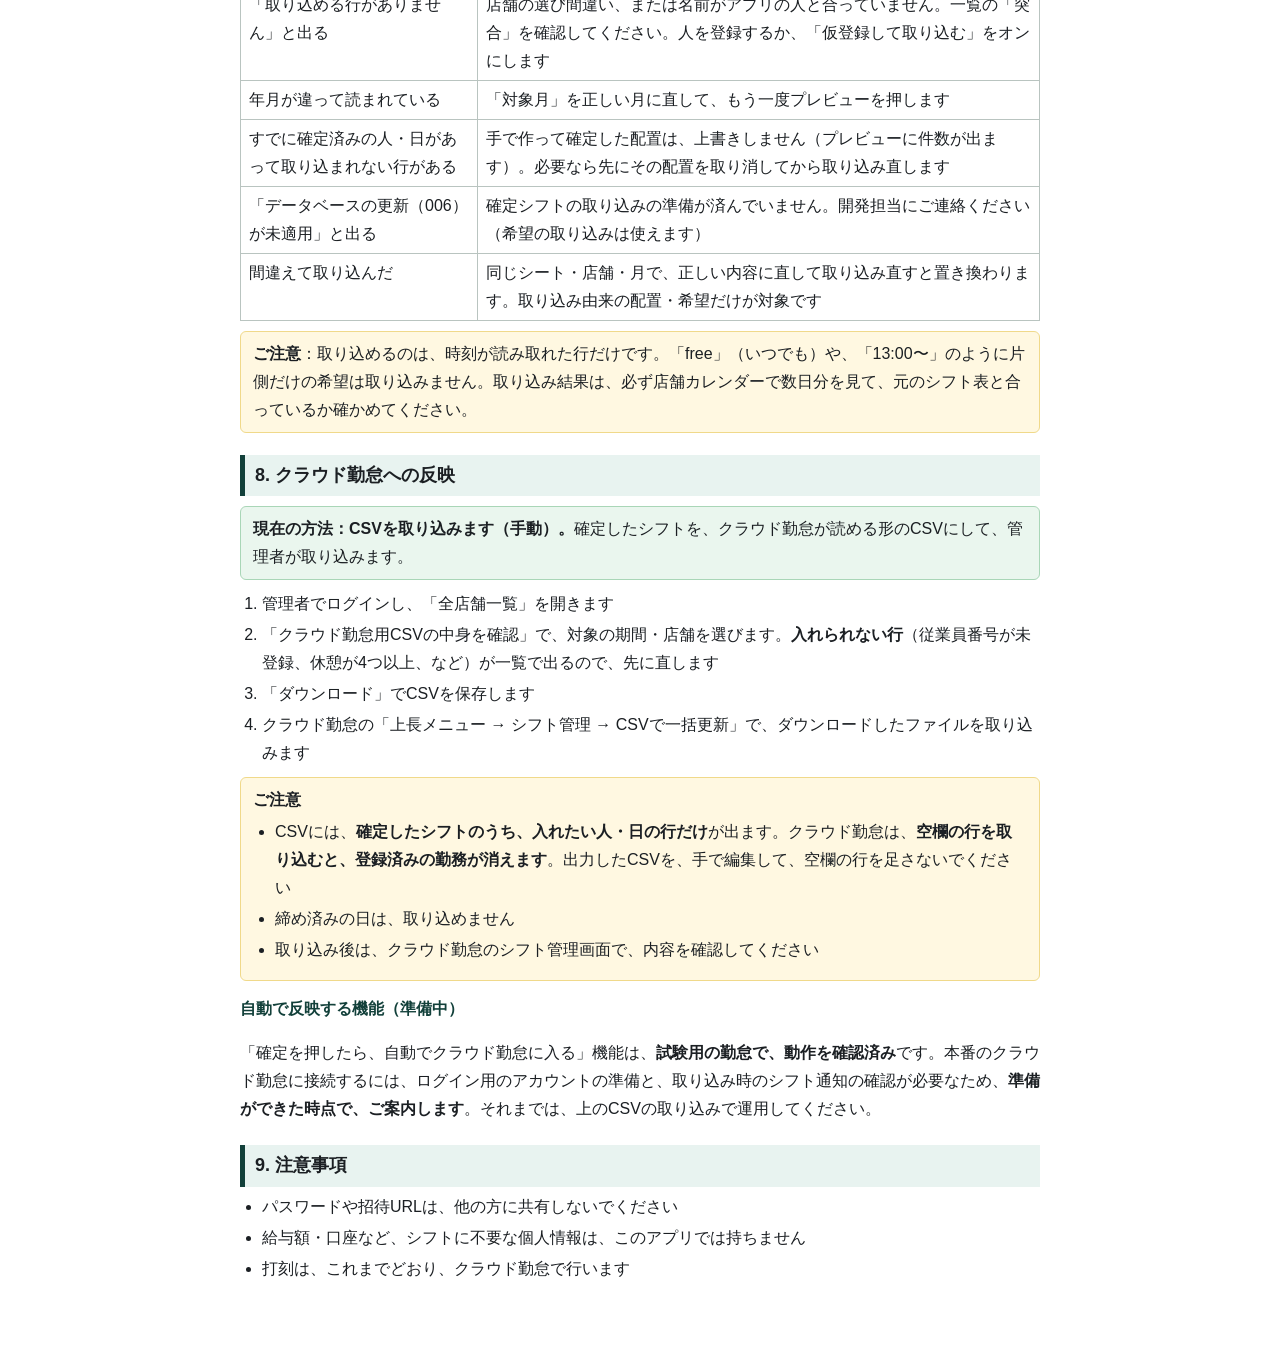
==== commit 2d6afb79: "取扱説明書：CSVでの取り込みを追記 Co-Authored-By: Claude Sonnet 5.5 <noreply@anthropic.com>" ====
--- a/manual/admin.html
+++ b/manual/admin.html
@@ -138,6 +138,20 @@
 </ol>
 <div class="note"><b>やり直すとき</b>：同じシート・店舗・月を、もう一度取り込むと、前回の取り込み分がすべて置き換わります。種別を「確定シフト」と「調整中のシフト」で切り替えて取り込み直しても、同じ単位では<b>確定と調整中が混ざりません</b>（すべて新しい種別になります）。取り込んだあとにアプリで時間を直したり確定した行も置き換わるので、プレビューに件数が出ます。確定して勤怠に反映済みの行がある場合は、勤怠側もご確認ください。</div>
 
+<h3>CSVファイルでも取り込めます</h3>
+<p>Excelのブック（.xlsx）のほかに、<b>CSVファイル</b>も選べます。Excelやスプレッドシートで、取り込みたいシートを<b>「CSV」として保存（ダウンロード）</b>したファイルを、「1. Excelファイル（.xlsx）またはCSV」で選んでください。これまでどおり、<b>ファイルはサーバーに送られません</b>（この画面の中で読み取ります）。</p>
+<ul>
+<li><b>CSVは1ファイル＝1シート</b>です。複数のシートを取り込むときは、シートごとにCSVを保存して、1つずつ取り込みます</li>
+<li><b>文字コードは自動で判定</b>します（UTF-8・BOM付きUTF-8・Shift-JIS）。読み込むと「CSV（UTF-8）を読み込みました」のように表示されます</li>
+<li><b>シート名の代わりにファイル名</b>を使います。ファイル名に年月（例：<code>船橋_202610.csv</code>、<code>R8.10月.csv</code>）が入っていれば、対象月は自動で入ります。シートの1行目（「2026年」「10月」など）から読める場合もあります。どちらも読めないときは、「対象月」の欄に入れてください。「希望」「確定」「提出用」がファイル名に入っていれば、種別も自動で選ばれます</li>
+<li>セルの中にカンマ・引用符・改行（氏名と番号を2行で書いている欄など）があっても読めます。船橋のシートのように日付が「2.0」のように保存されていても、日付として読みます</li>
+</ul>
+<div class="note"><b>ご注意</b>
+<ul>
+<li>CSVには色や書式がなく、<b>見た目のままの文字</b>が入ります。Excelの表示と同じ内容になっているか、プレビューの人数・行数を確かめてください</li>
+<li><b>Shift-JISで保存すると、「✕」など一部の記号は「?」に変わります</b>（取り込みでは、どちらも「時刻として読めないセル」として除かれるので結果は変わりません）。文字化けが気になるときは「CSV UTF-8」で保存してください</li>
+<li>結果は、同じシートを .xlsx で取り込んだときと同じになります</li>
+</ul></div>
 <h3>プレビューの見方</h3>
 <table>
 <tr><th>表示</th><th>意味</th></tr>
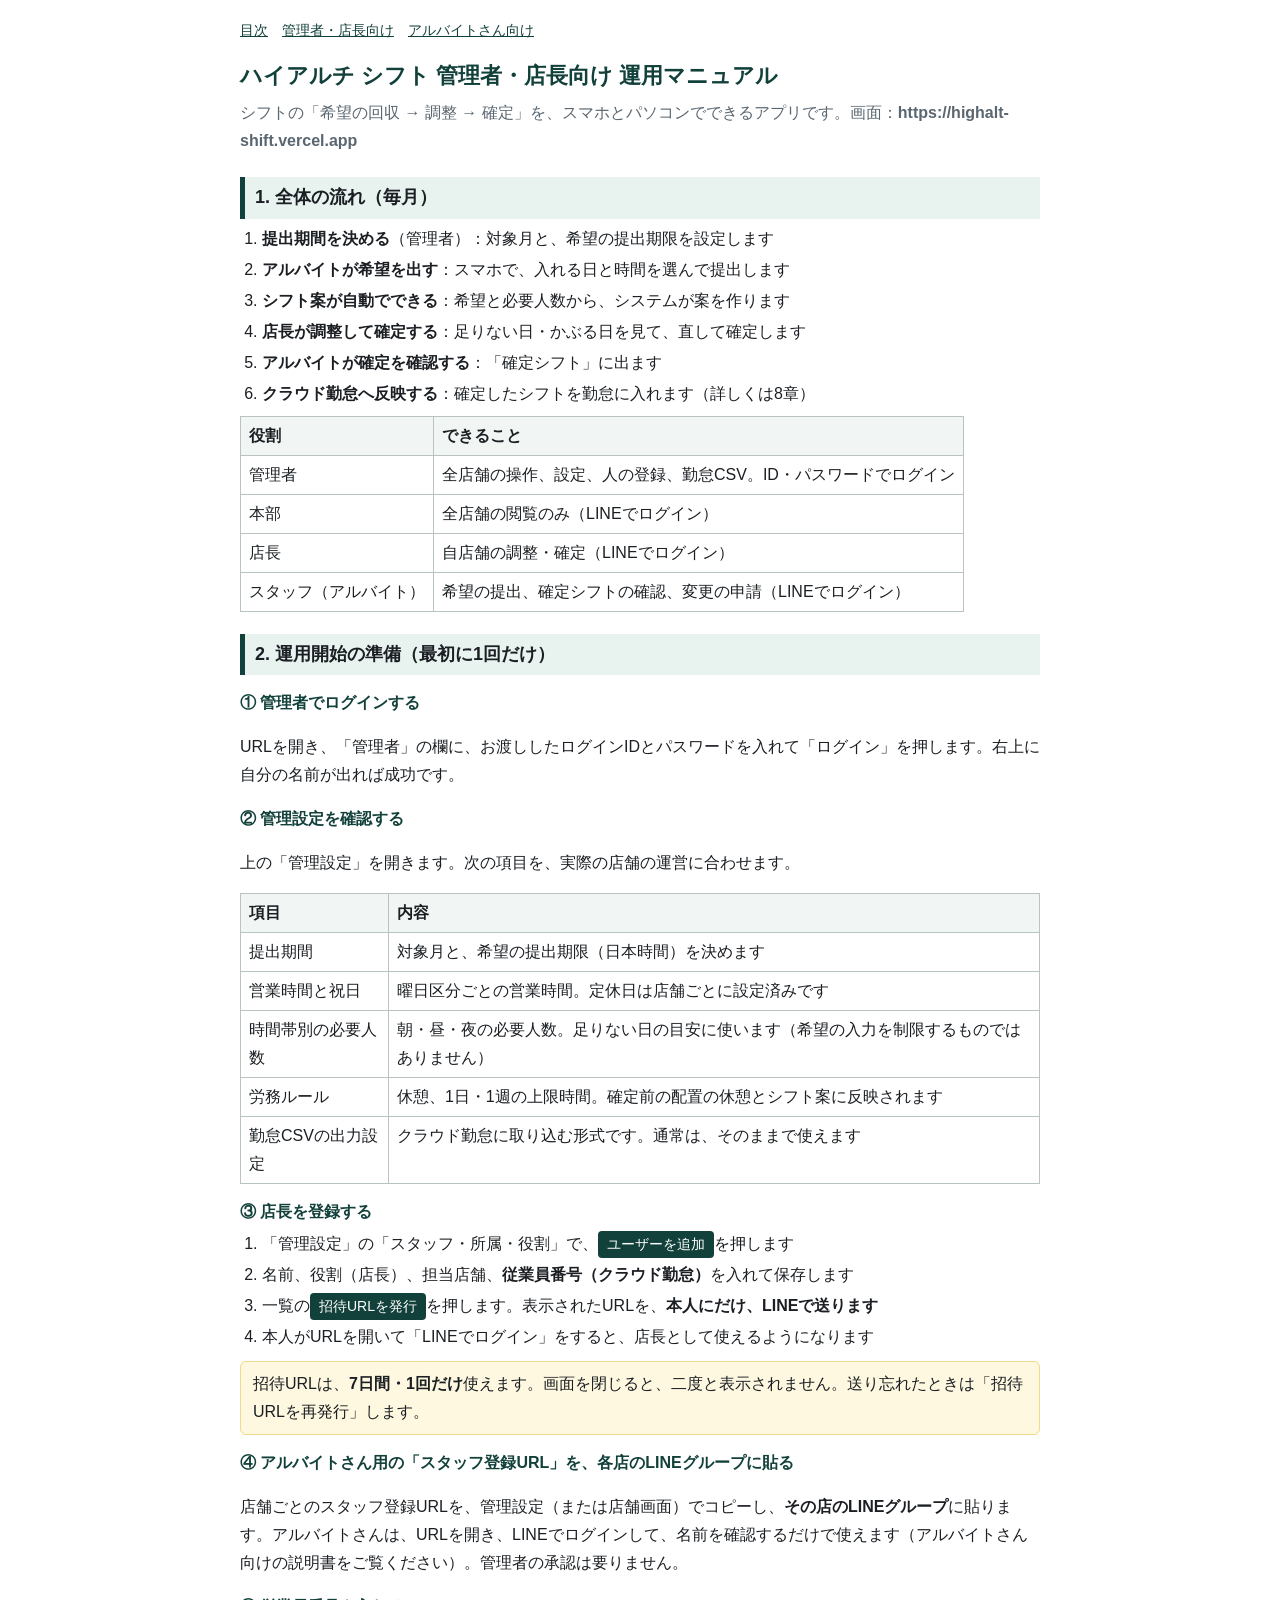
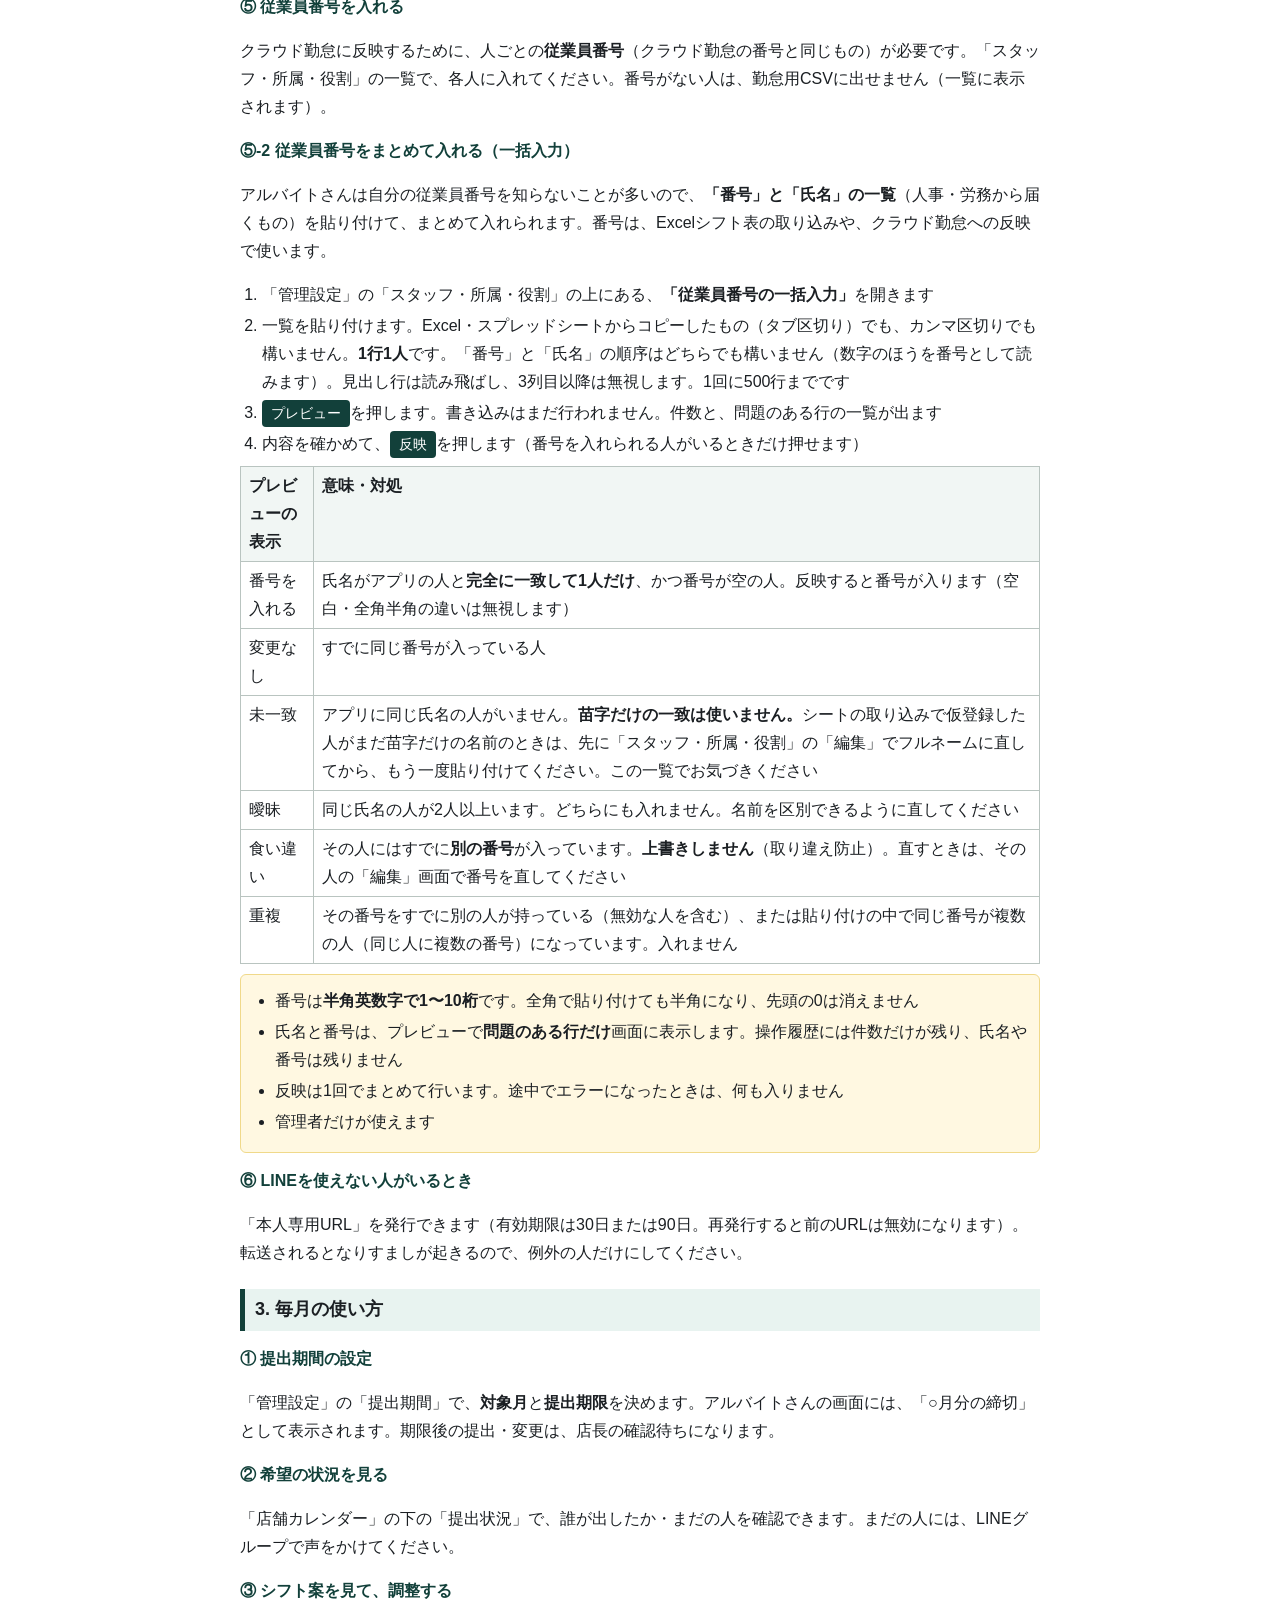
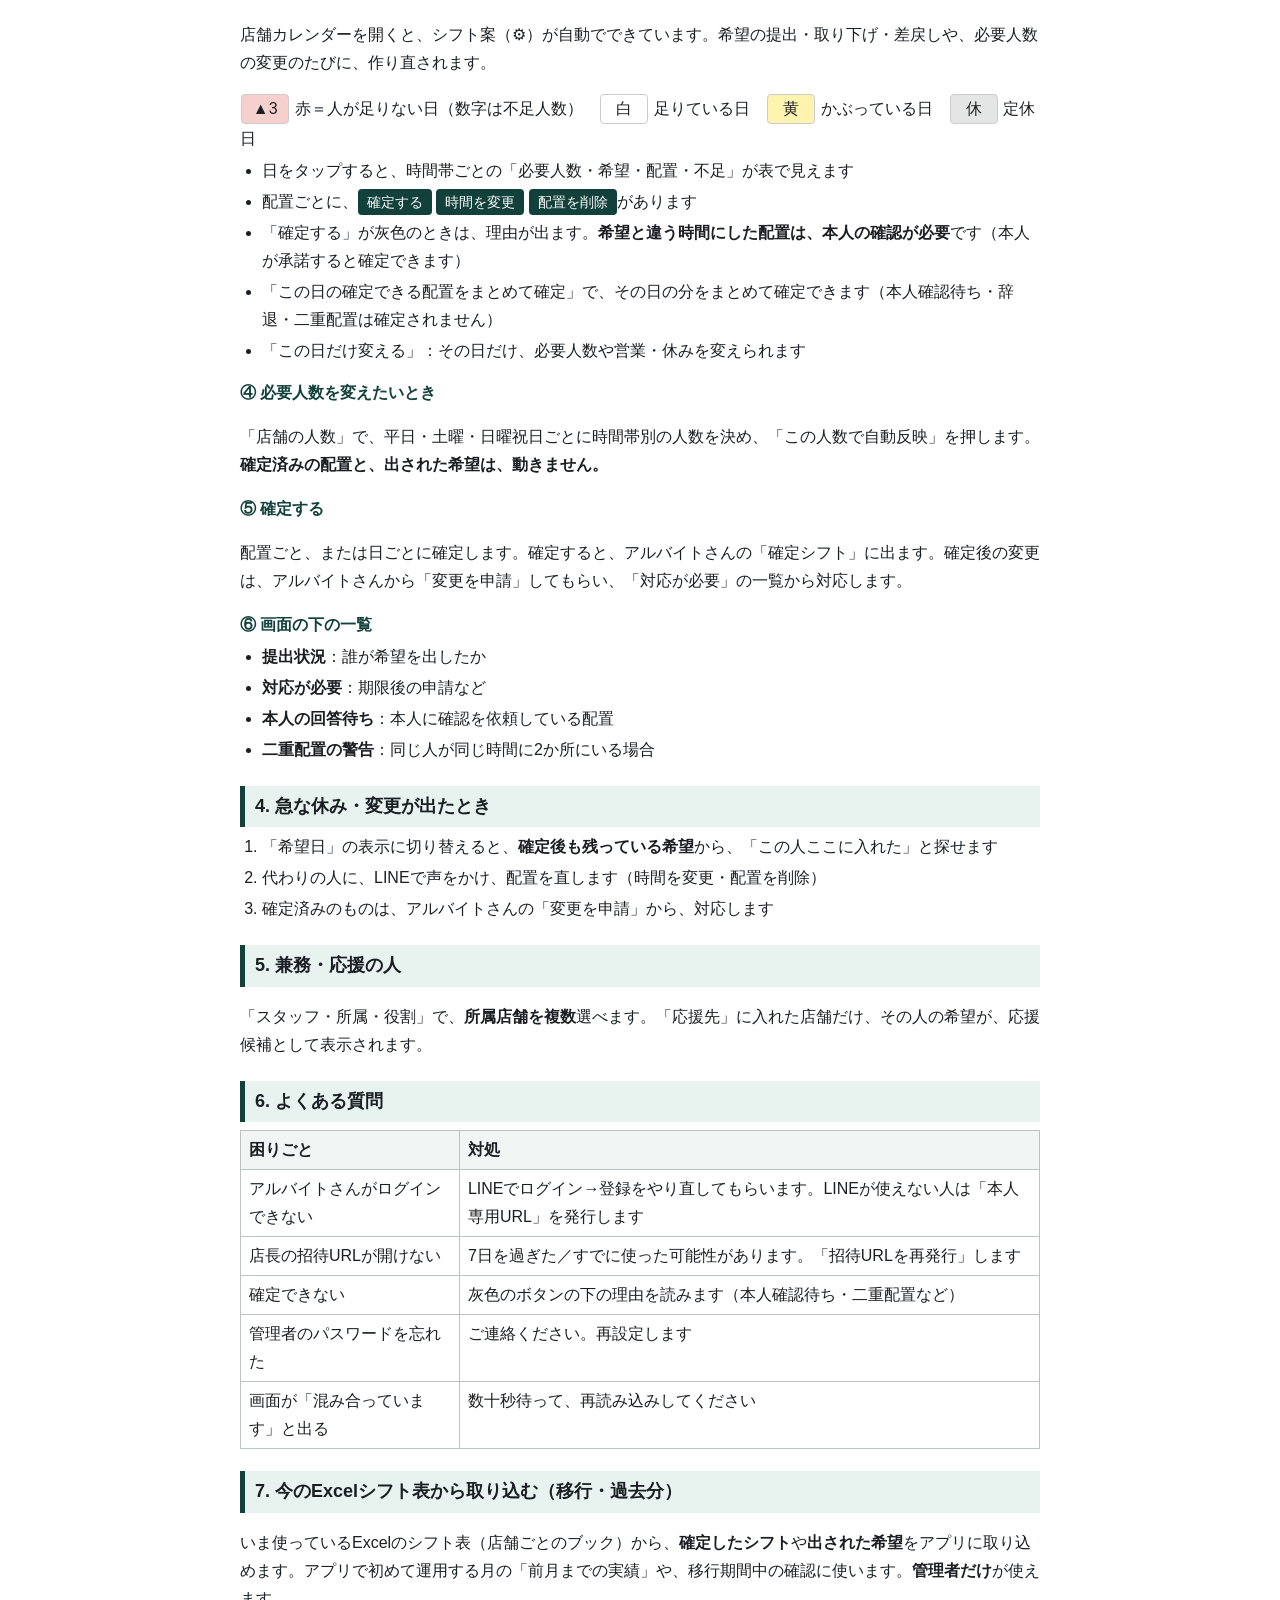
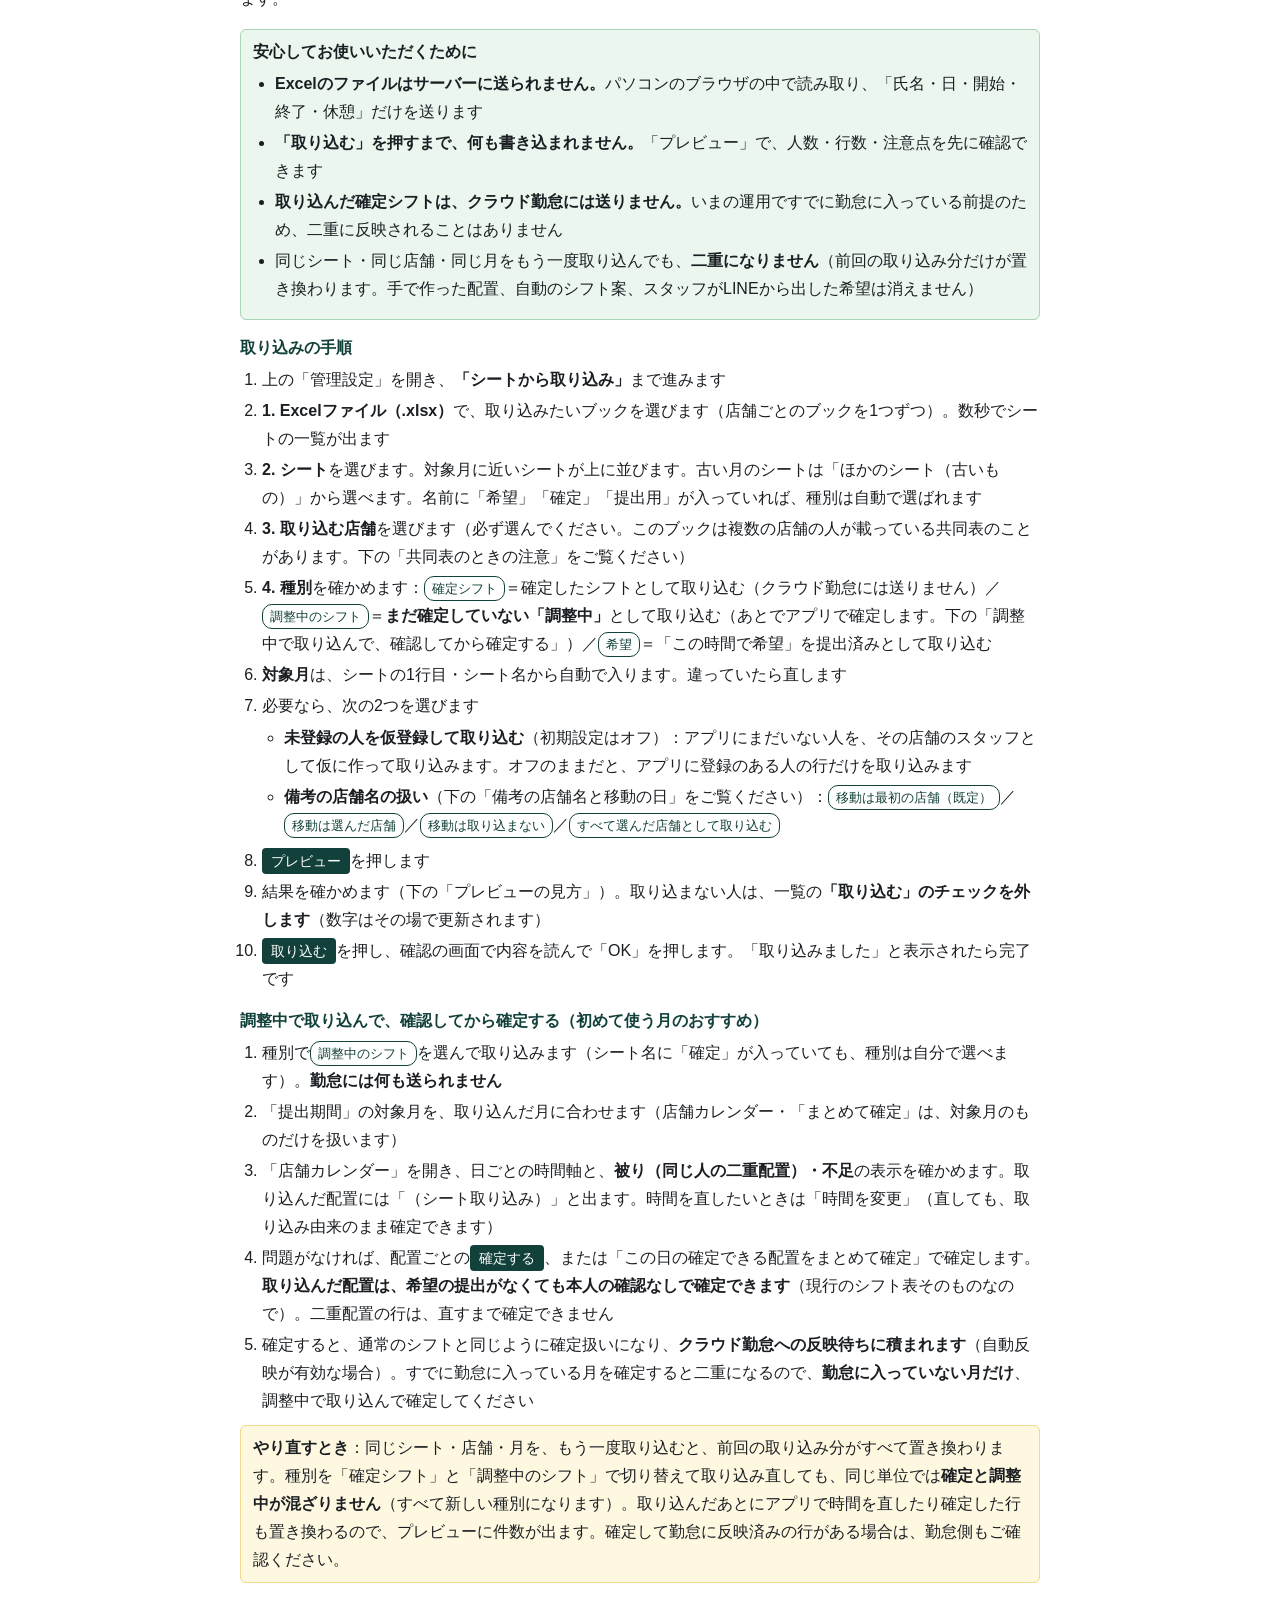
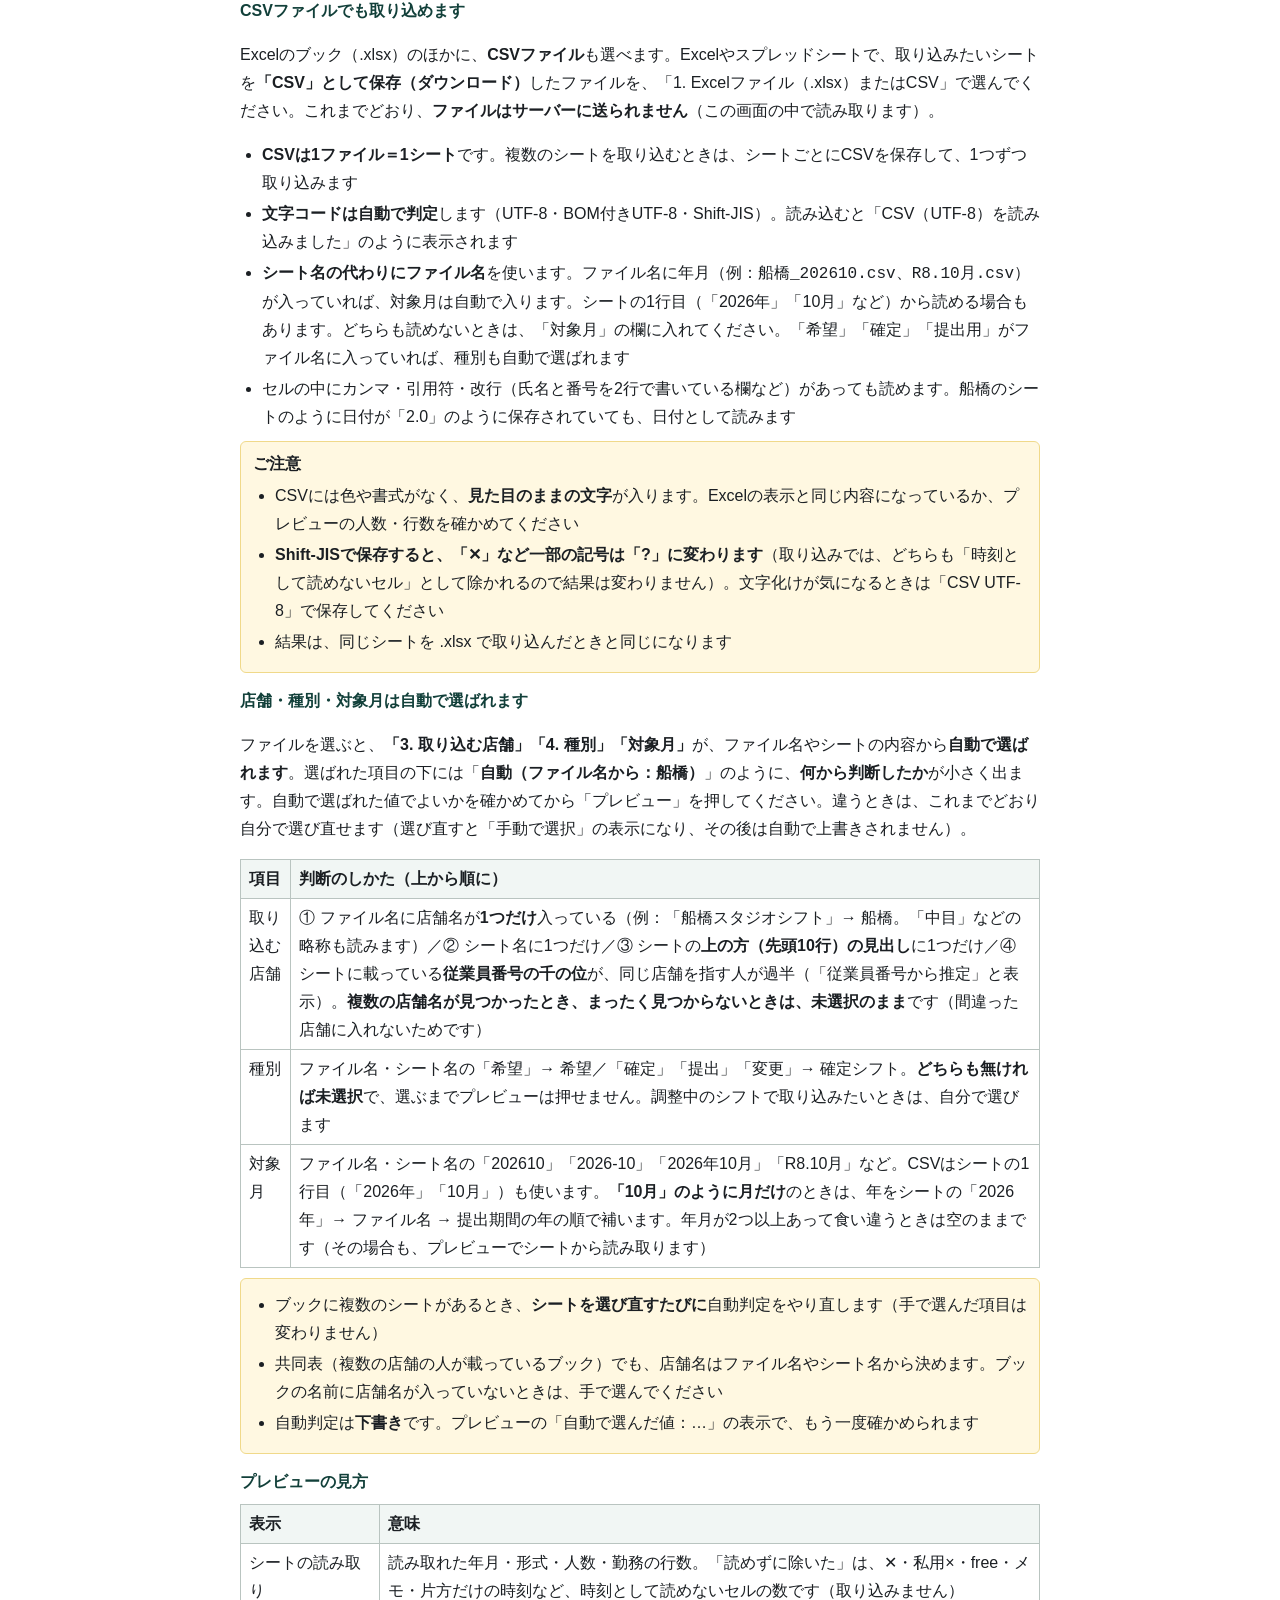
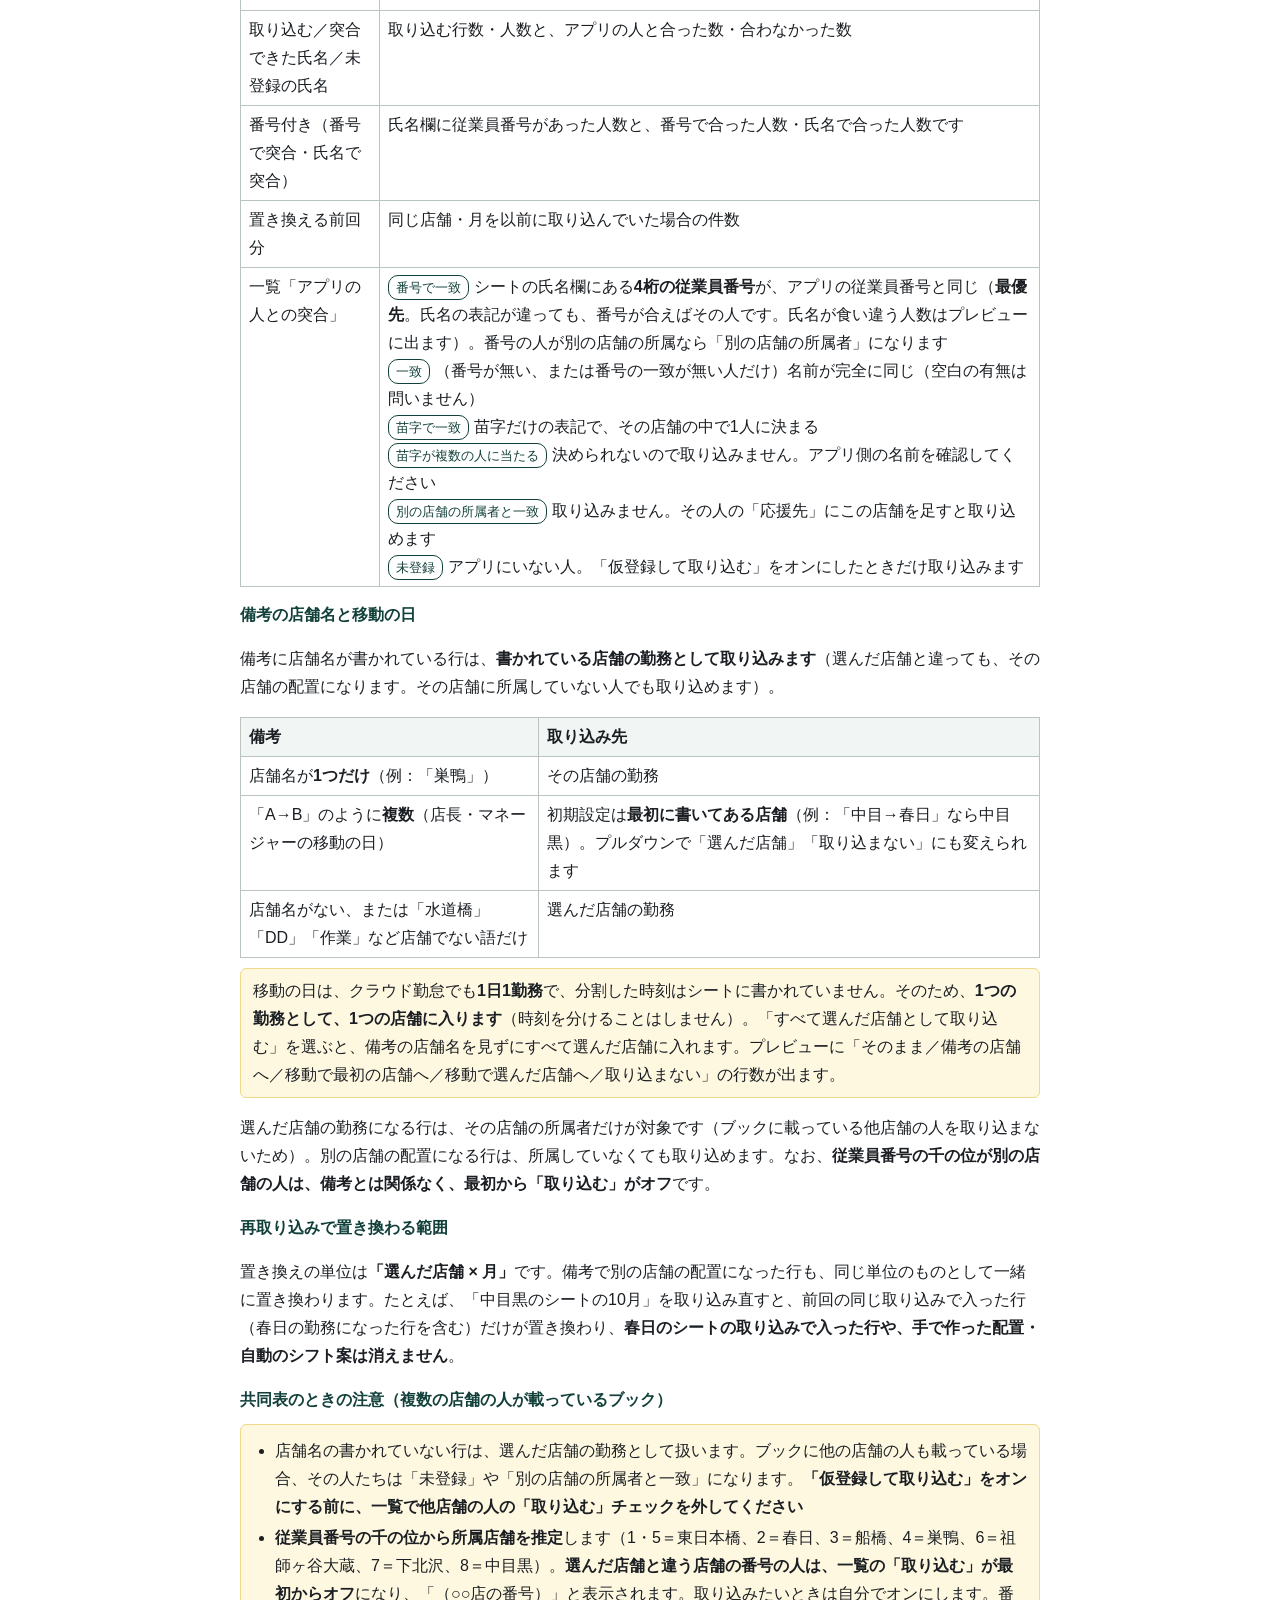
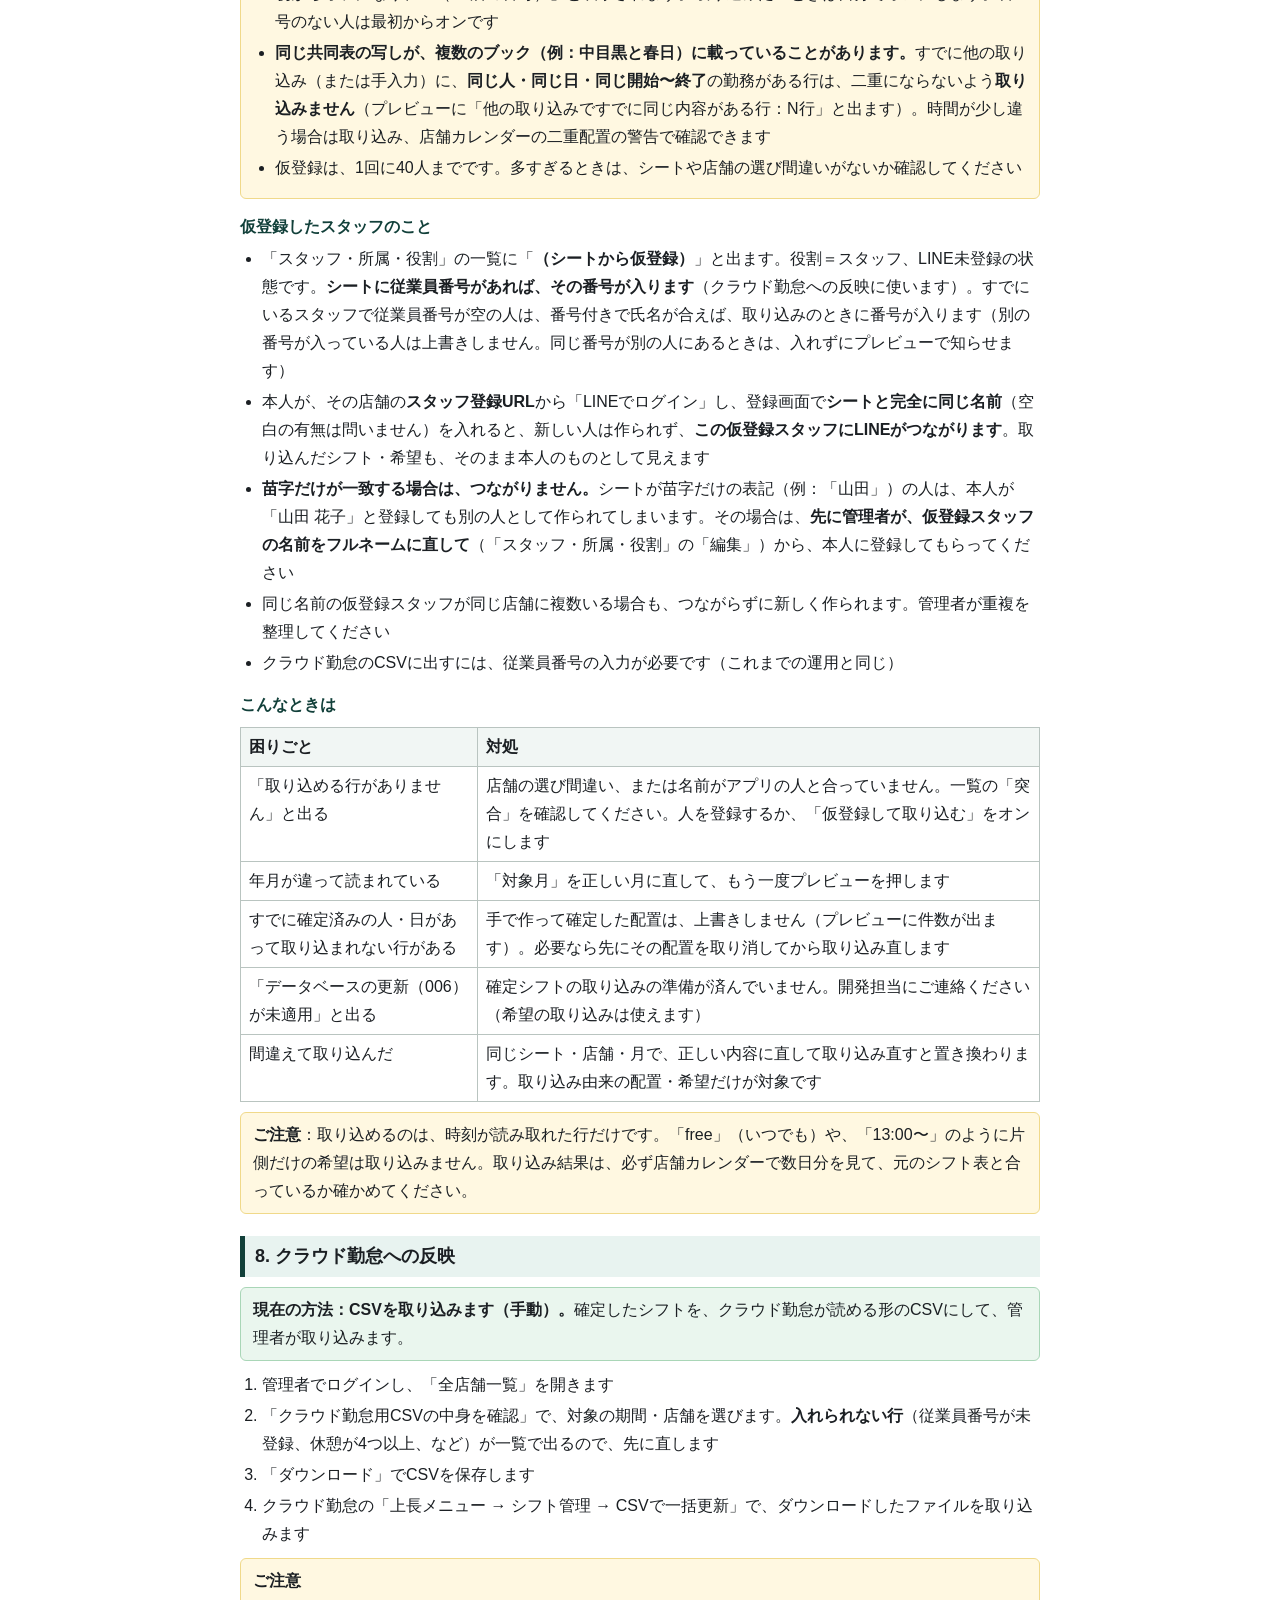
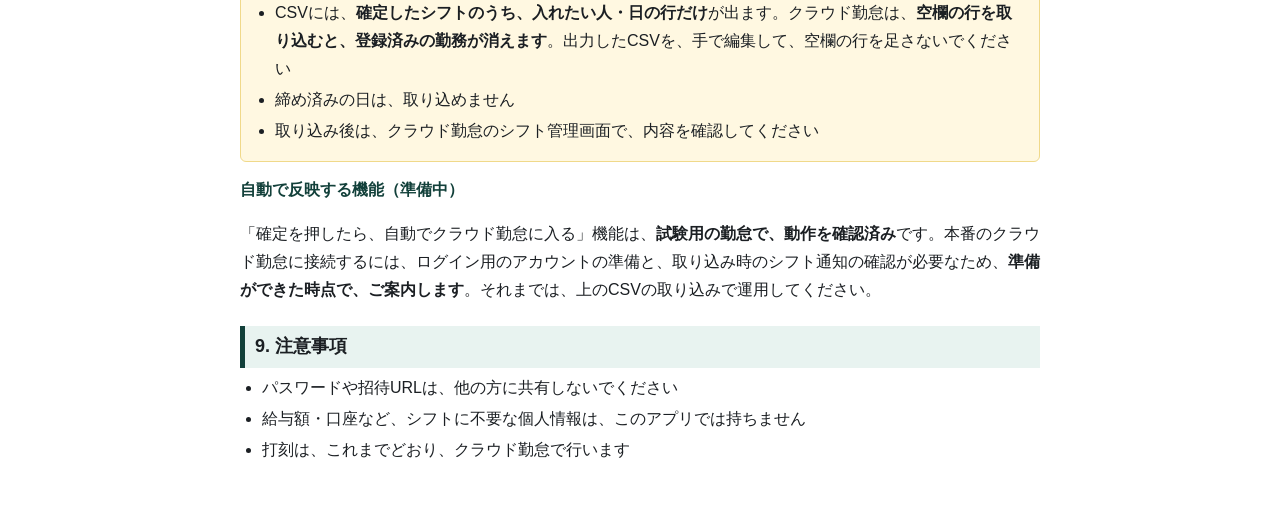
==== commit 3a54c2ac: "取扱説明書：取り込みの自動判定を追記 Co-Authored-By: Claude Sonnet 5.5 <noreply@anthropic.com>" ====
--- a/manual/admin.html
+++ b/manual/admin.html
@@ -152,6 +152,19 @@
 <li><b>Shift-JISで保存すると、「✕」など一部の記号は「?」に変わります</b>（取り込みでは、どちらも「時刻として読めないセル」として除かれるので結果は変わりません）。文字化けが気になるときは「CSV UTF-8」で保存してください</li>
 <li>結果は、同じシートを .xlsx で取り込んだときと同じになります</li>
 </ul></div>
+<h3>店舗・種別・対象月は自動で選ばれます</h3>
+<p>ファイルを選ぶと、<b>「3. 取り込む店舗」「4. 種別」「対象月」</b>が、ファイル名やシートの内容から<b>自動で選ばれます</b>。選ばれた項目の下には「<b>自動（ファイル名から：船橋）</b>」のように、<b>何から判断したか</b>が小さく出ます。自動で選ばれた値でよいかを確かめてから「プレビュー」を押してください。違うときは、これまでどおり自分で選び直せます（選び直すと「手動で選択」の表示になり、その後は自動で上書きされません）。</p>
+<table>
+<tr><th>項目</th><th>判断のしかた（上から順に）</th></tr>
+<tr><td>取り込む店舗</td><td>① ファイル名に店舗名が<b>1つだけ</b>入っている（例：「船橋スタジオシフト」→ 船橋。「中目」などの略称も読みます）／② シート名に1つだけ／③ シートの<b>上の方（先頭10行）の見出し</b>に1つだけ／④ シートに載っている<b>従業員番号の千の位</b>が、同じ店舗を指す人が過半（「従業員番号から推定」と表示）。<b>複数の店舗名が見つかったとき、まったく見つからないときは、未選択のまま</b>です（間違った店舗に入れないためです）</td></tr>
+<tr><td>種別</td><td>ファイル名・シート名の「希望」→ 希望／「確定」「提出」「変更」→ 確定シフト。<b>どちらも無ければ未選択</b>で、選ぶまでプレビューは押せません。調整中のシフトで取り込みたいときは、自分で選びます</td></tr>
+<tr><td>対象月</td><td>ファイル名・シート名の「202610」「2026-10」「2026年10月」「R8.10月」など。CSVはシートの1行目（「2026年」「10月」）も使います。<b>「10月」のように月だけ</b>のときは、年をシートの「2026年」→ ファイル名 → 提出期間の年の順で補います。年月が2つ以上あって食い違うときは空のままです（その場合も、プレビューでシートから読み取ります）</td></tr>
+</table>
+<div class="note"><ul>
+<li>ブックに複数のシートがあるとき、<b>シートを選び直すたびに</b>自動判定をやり直します（手で選んだ項目は変わりません）</li>
+<li>共同表（複数の店舗の人が載っているブック）でも、店舗名はファイル名やシート名から決めます。ブックの名前に店舗名が入っていないときは、手で選んでください</li>
+<li>自動判定は<b>下書き</b>です。プレビューの「自動で選んだ値：…」の表示で、もう一度確かめられます</li>
+</ul></div>
 <h3>プレビューの見方</h3>
 <table>
 <tr><th>表示</th><th>意味</th></tr>
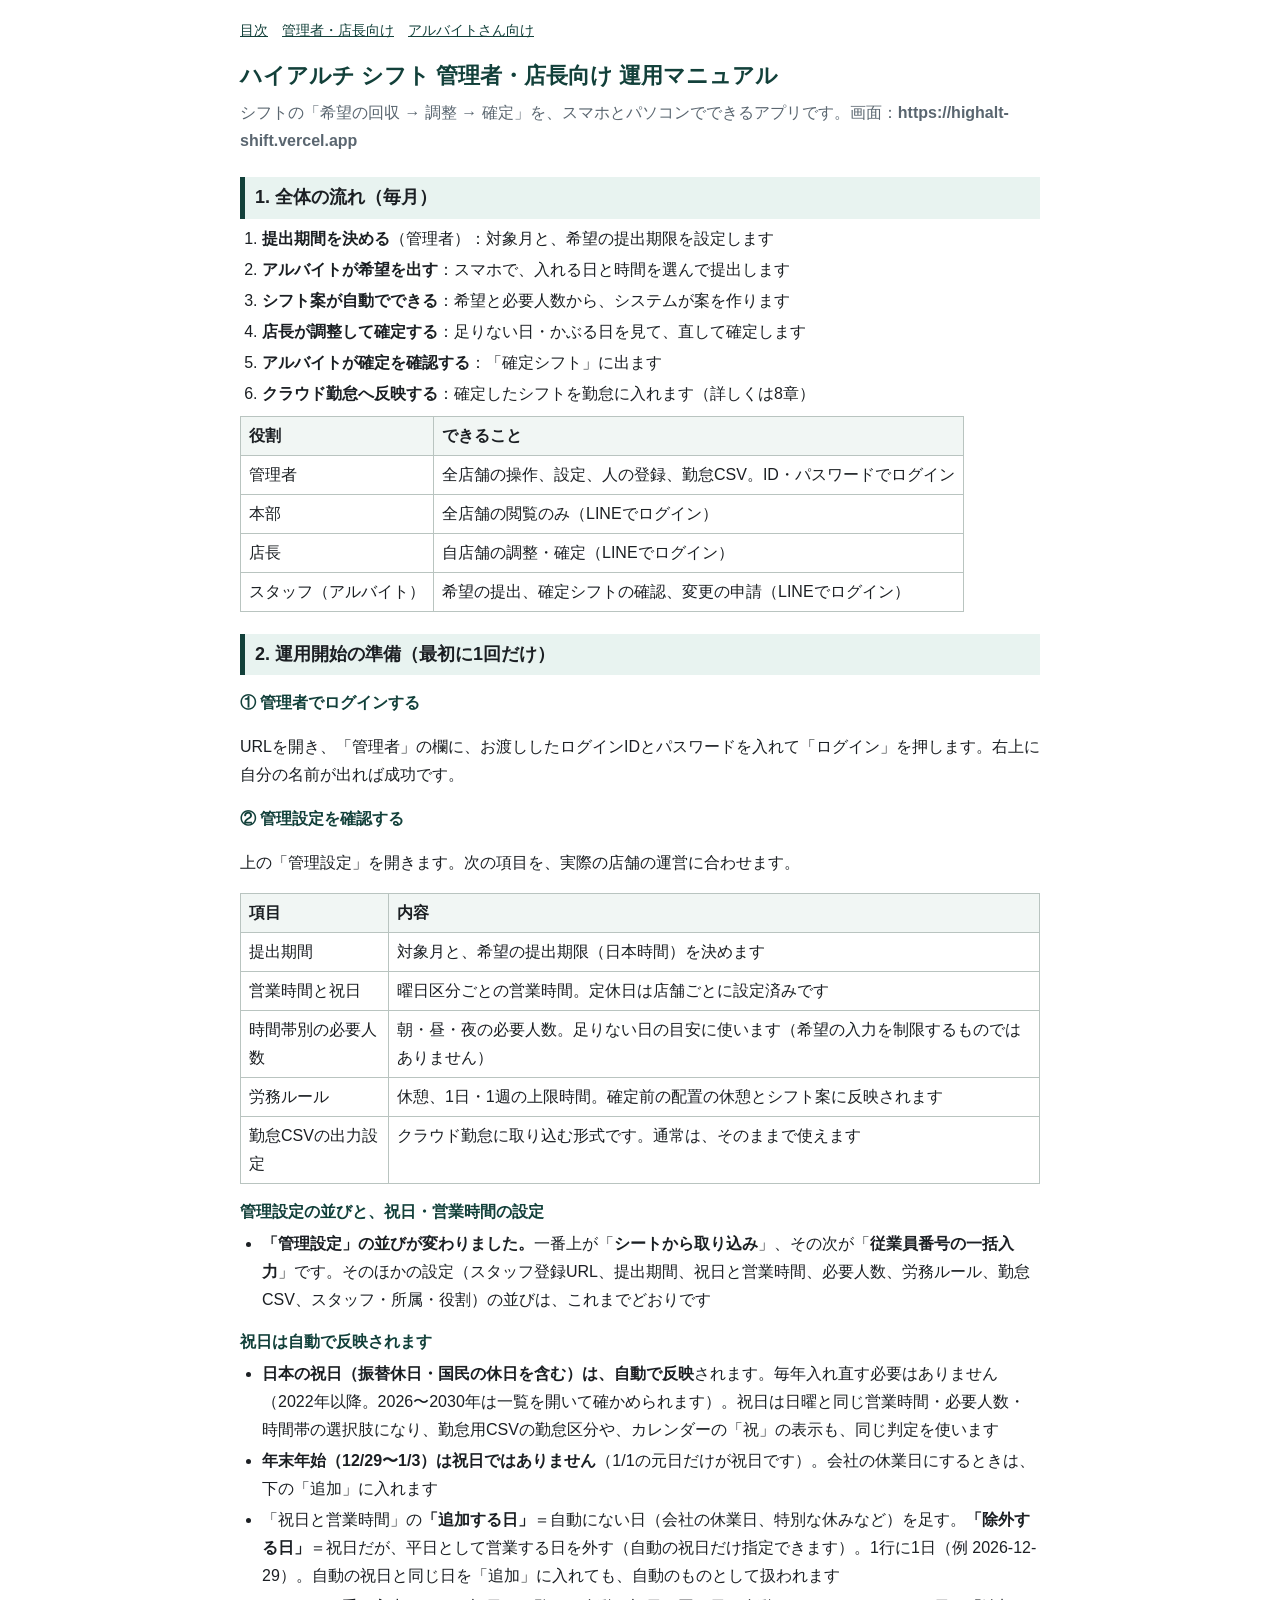
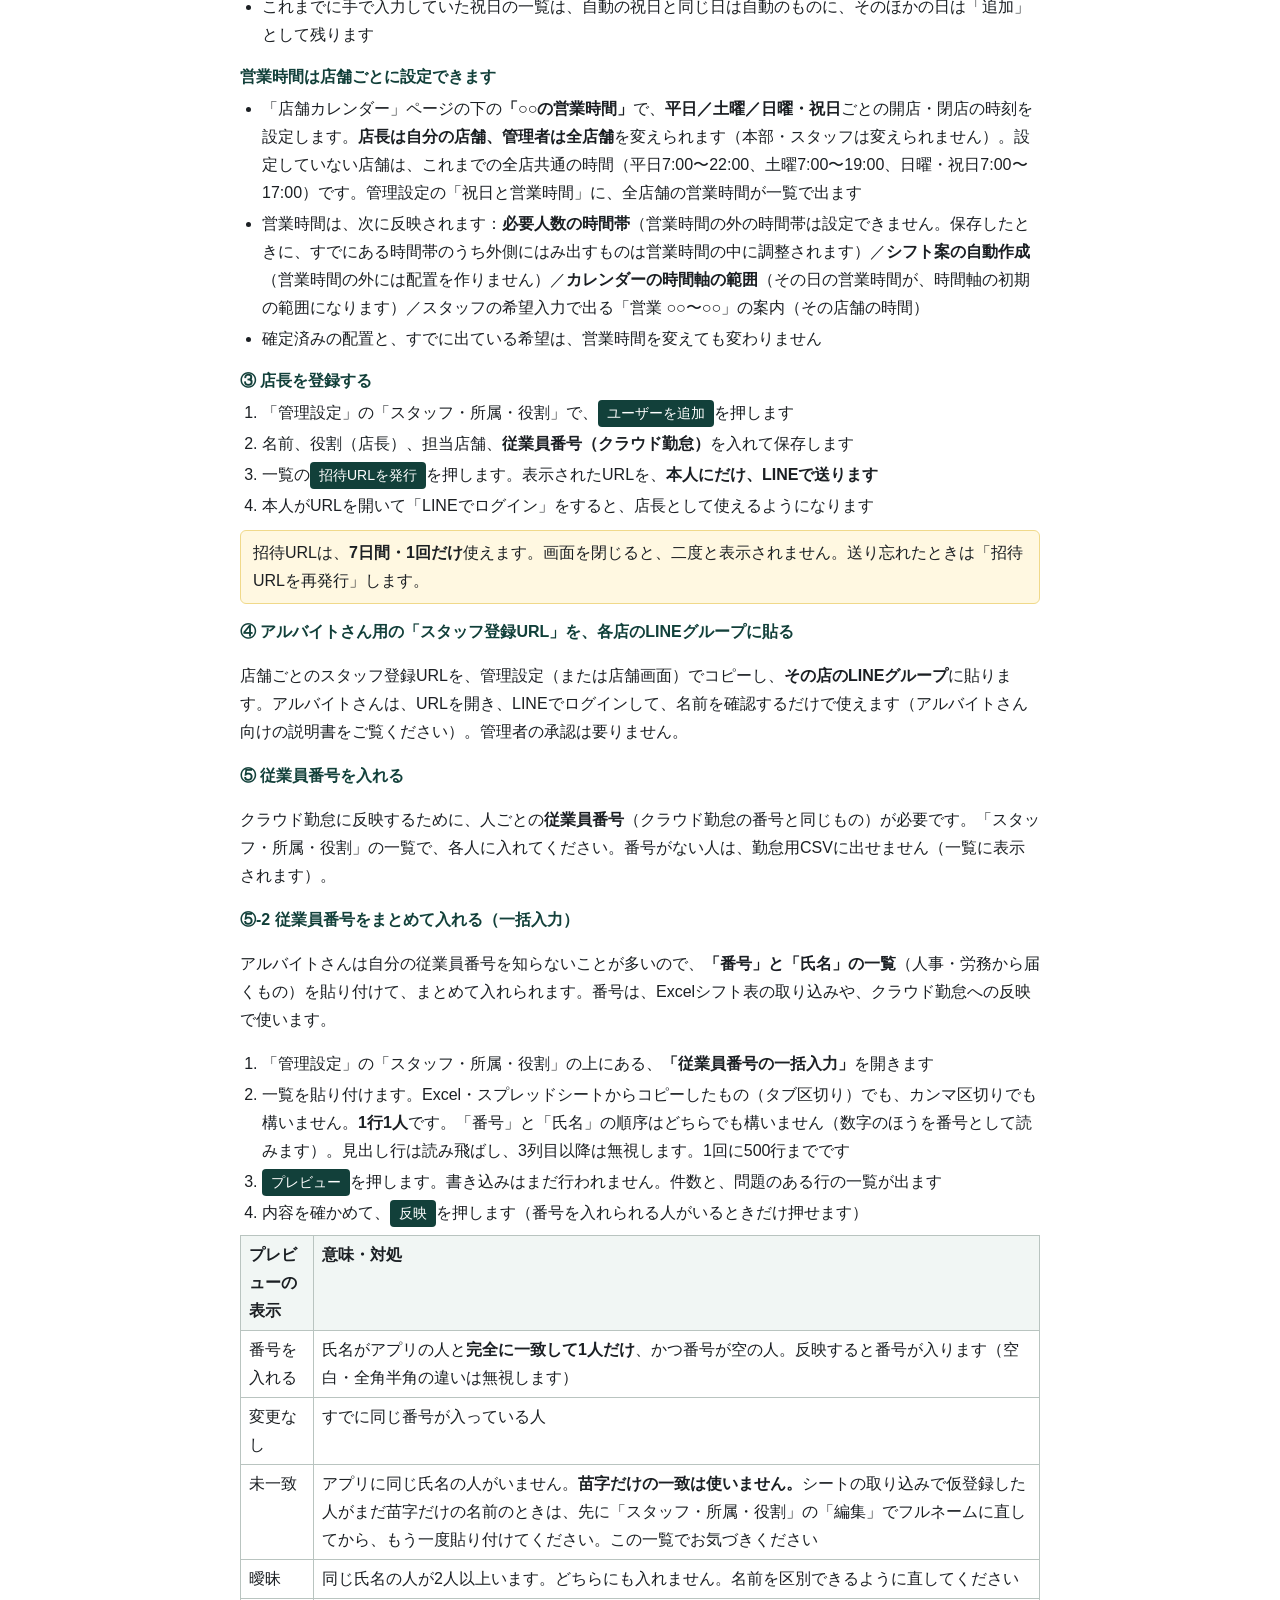
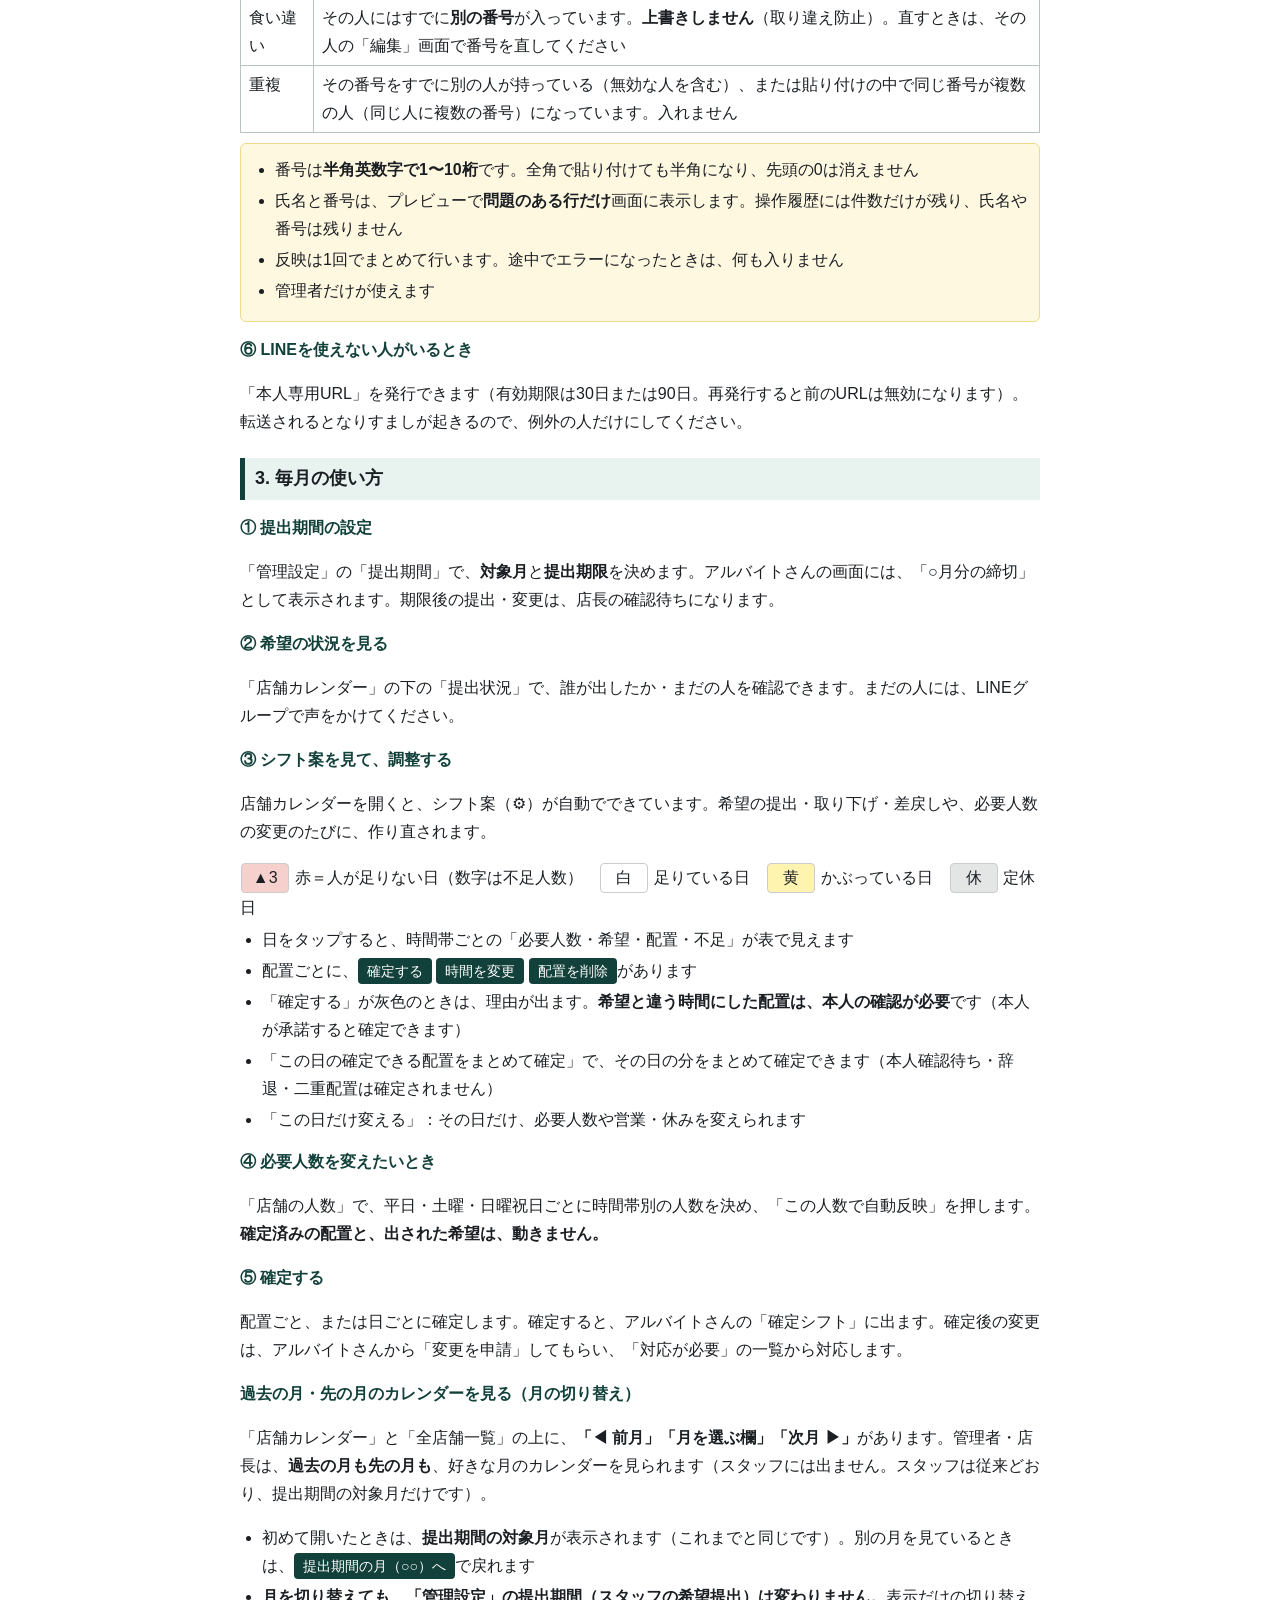
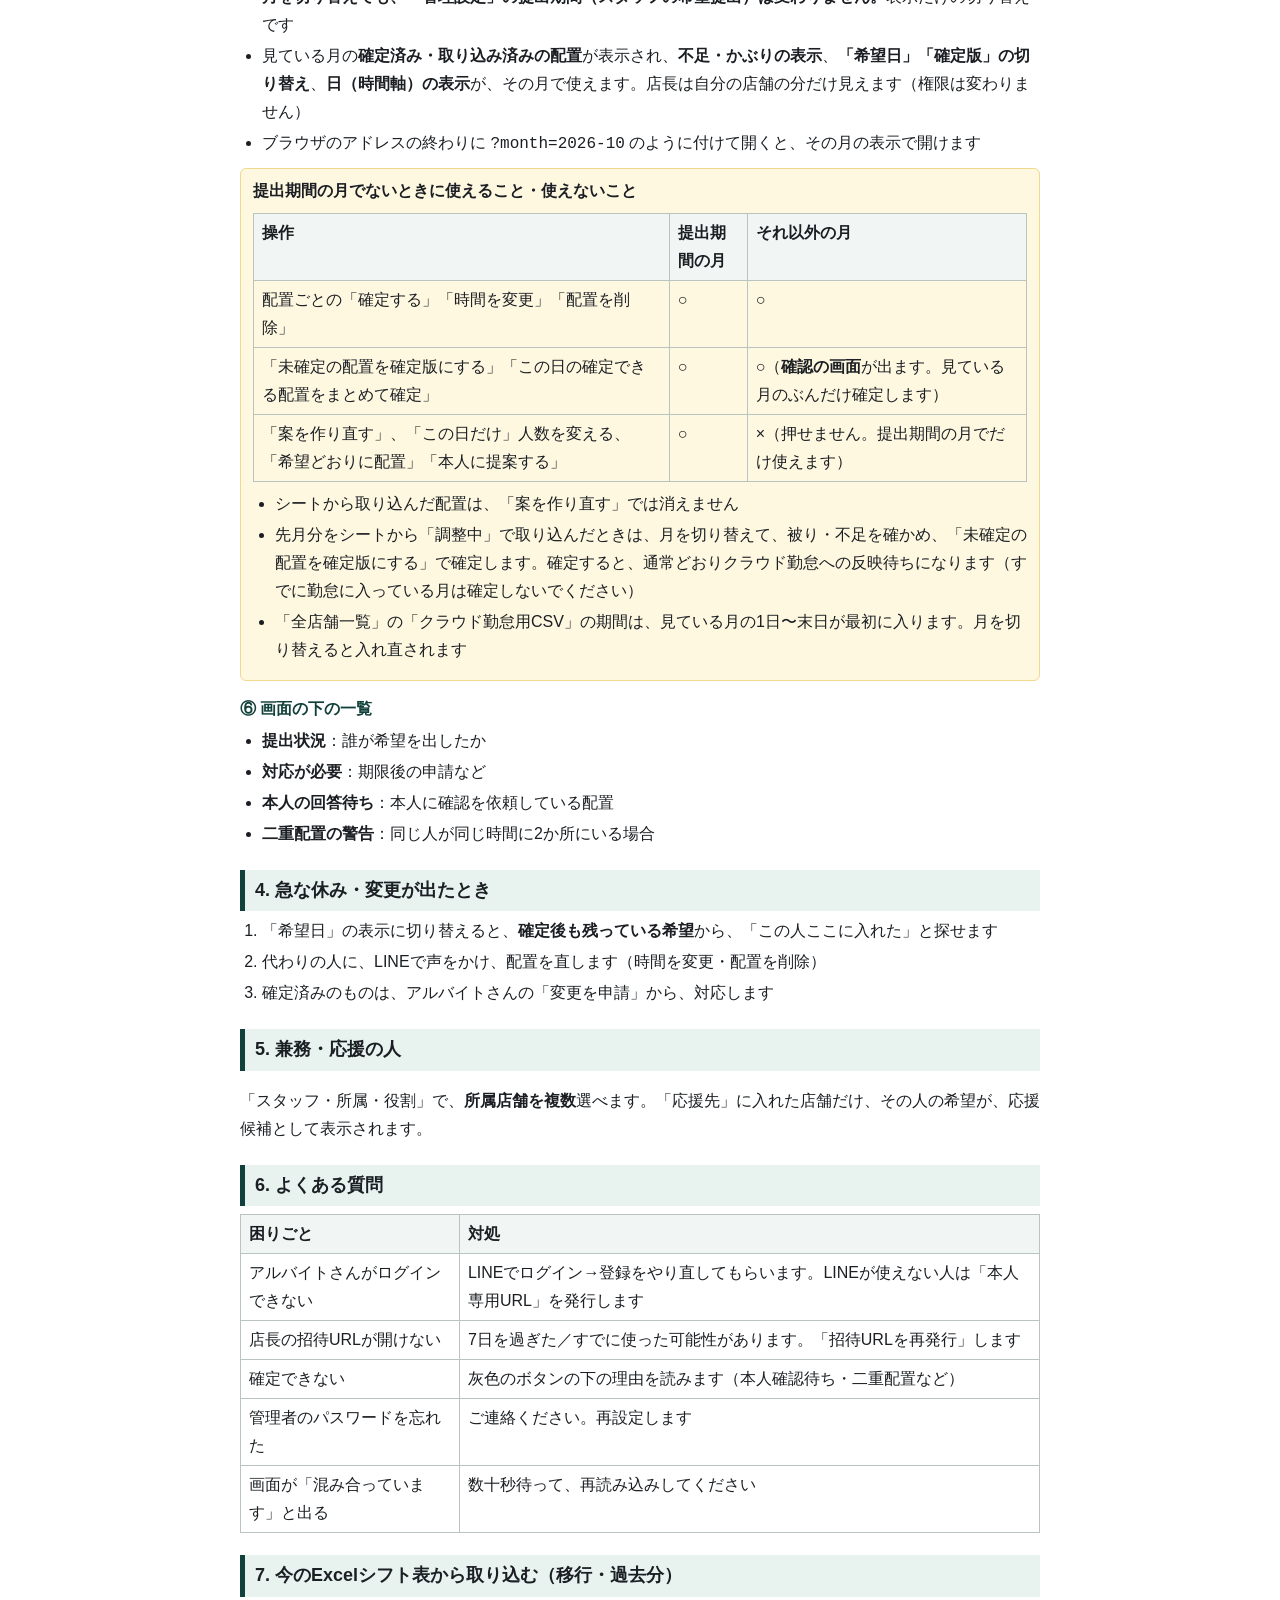
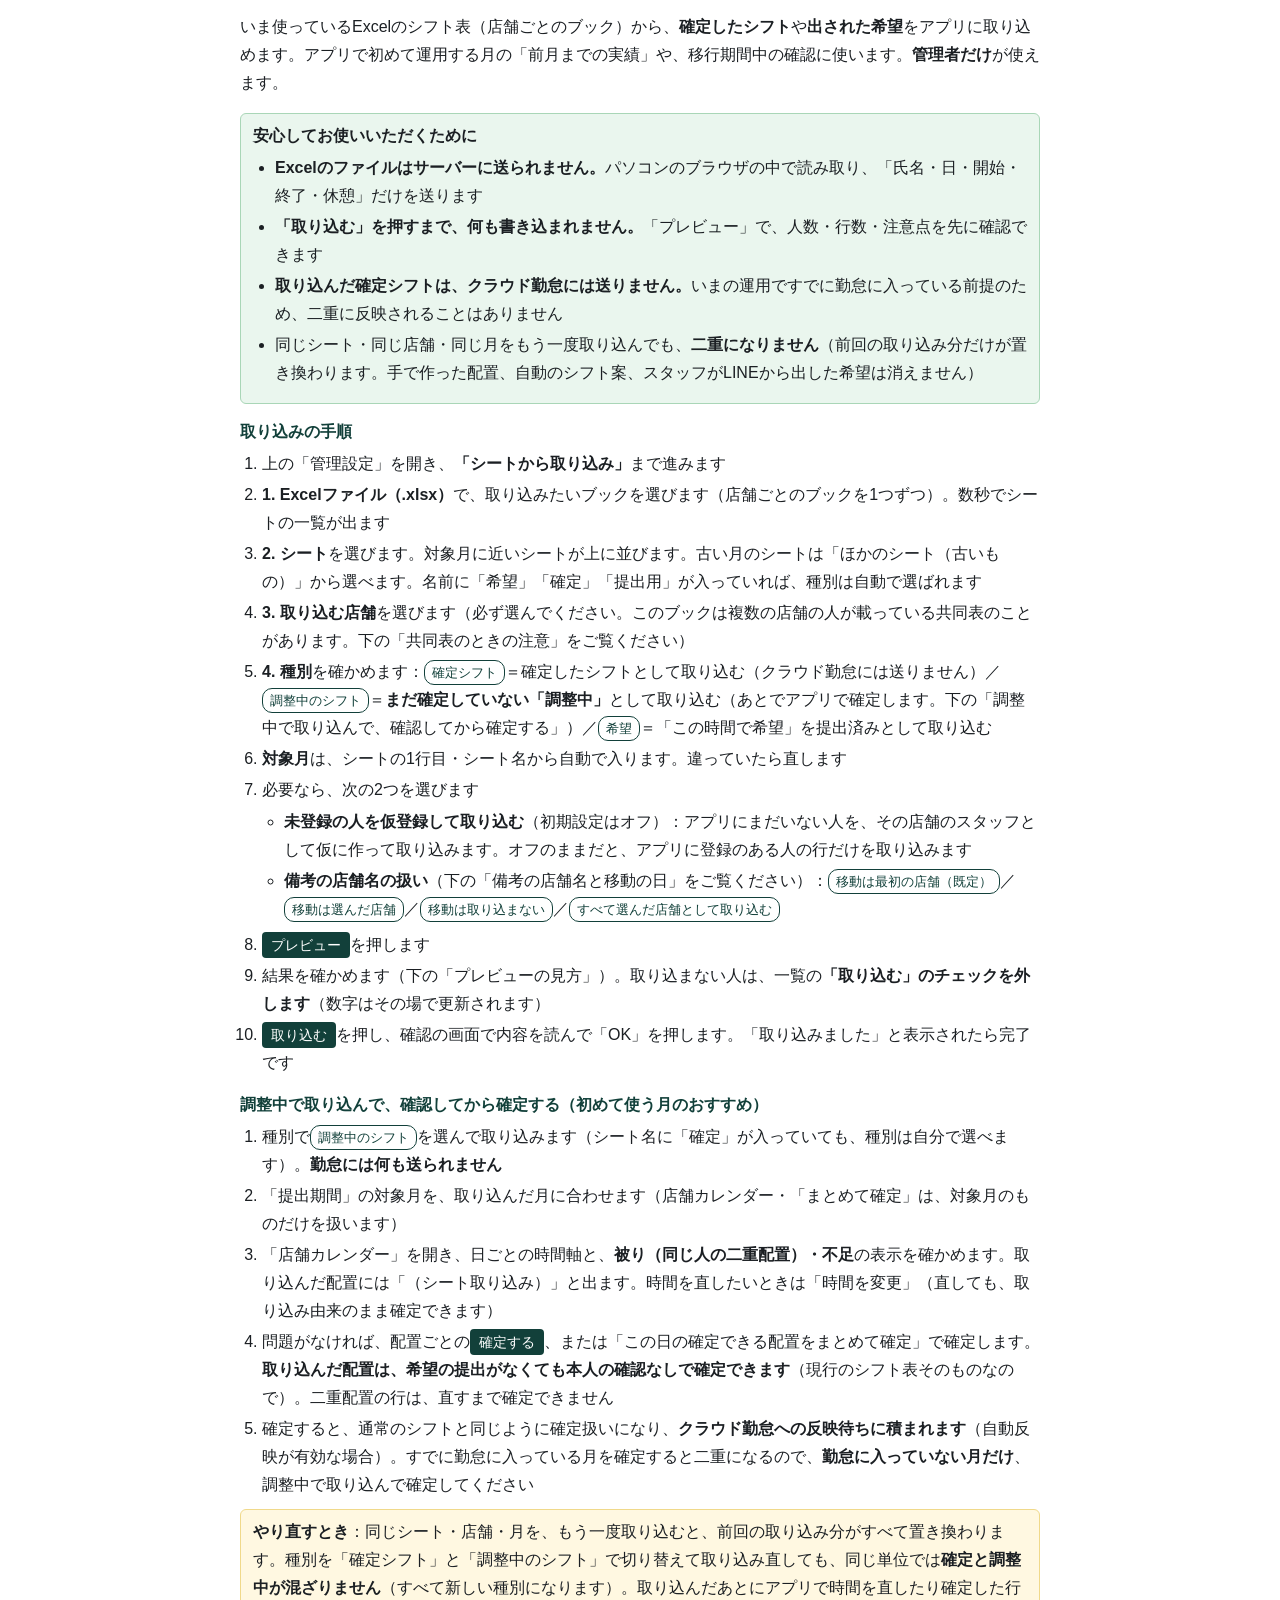
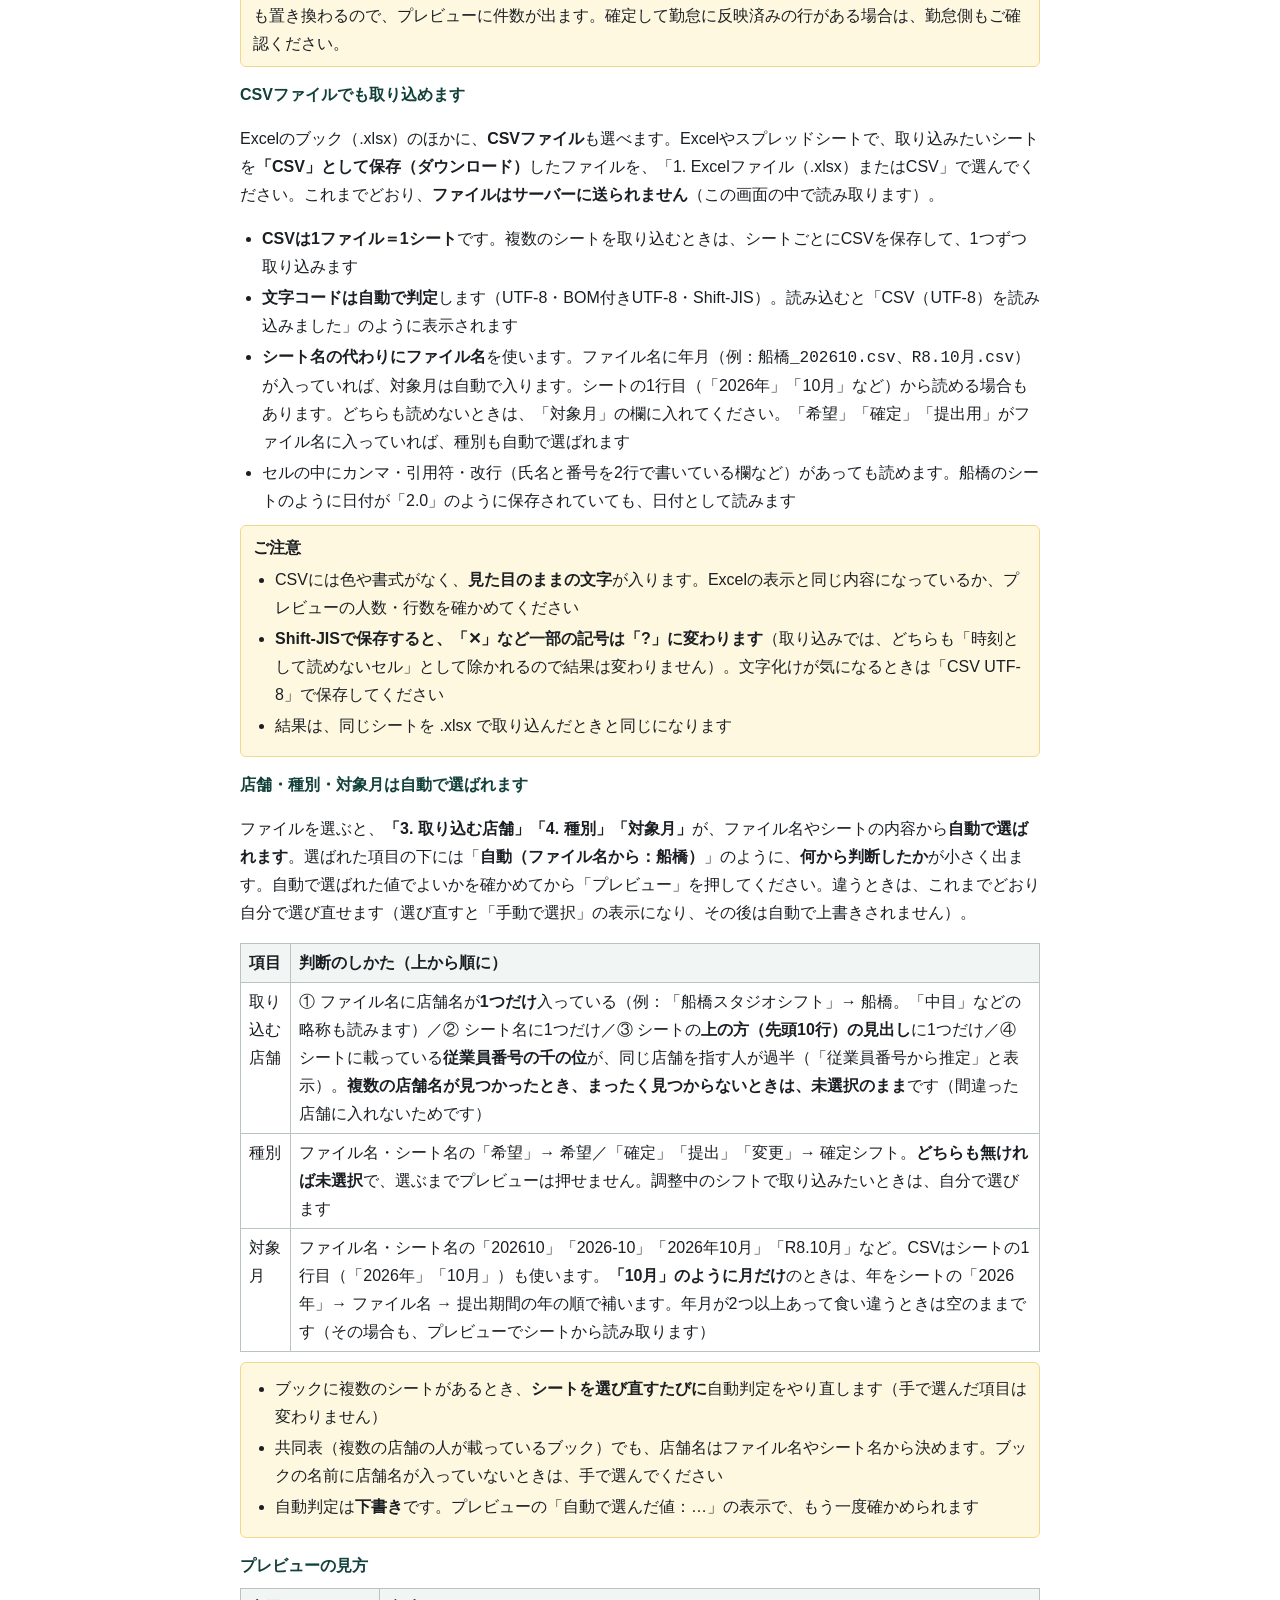
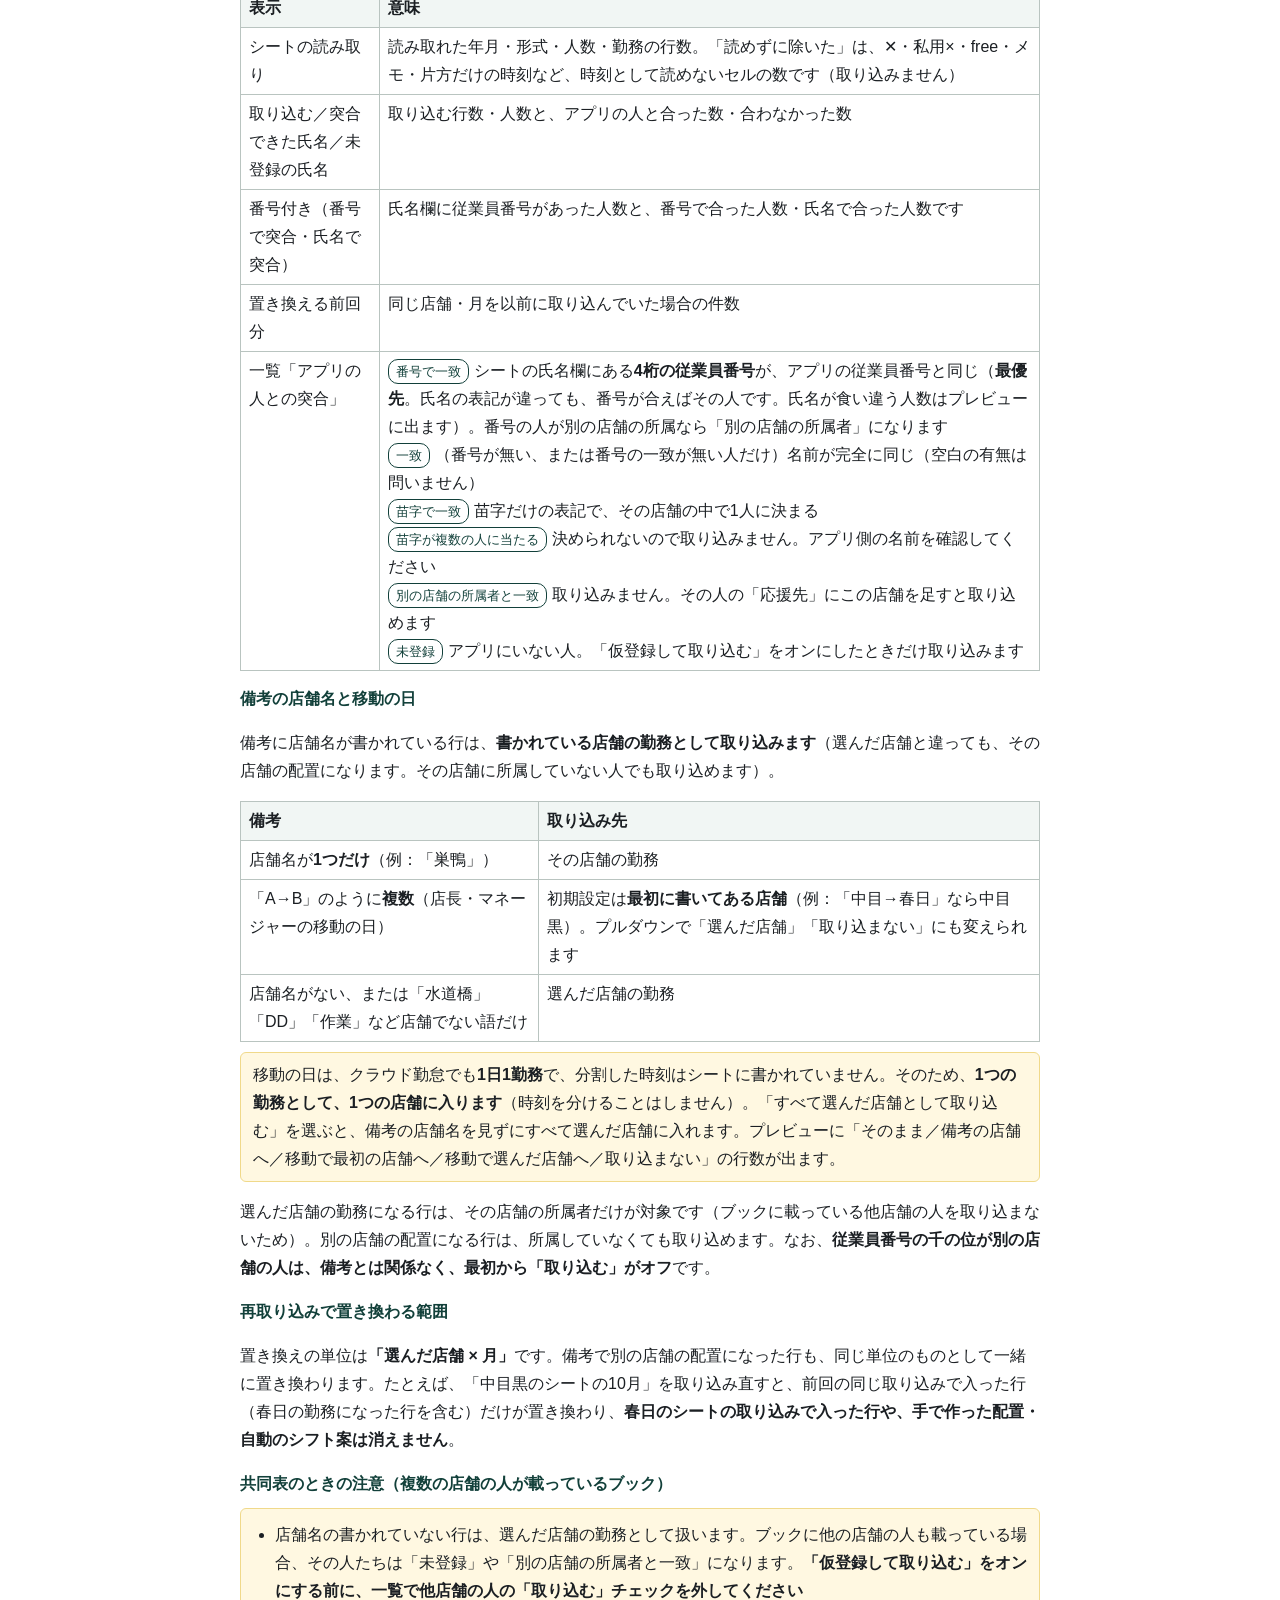
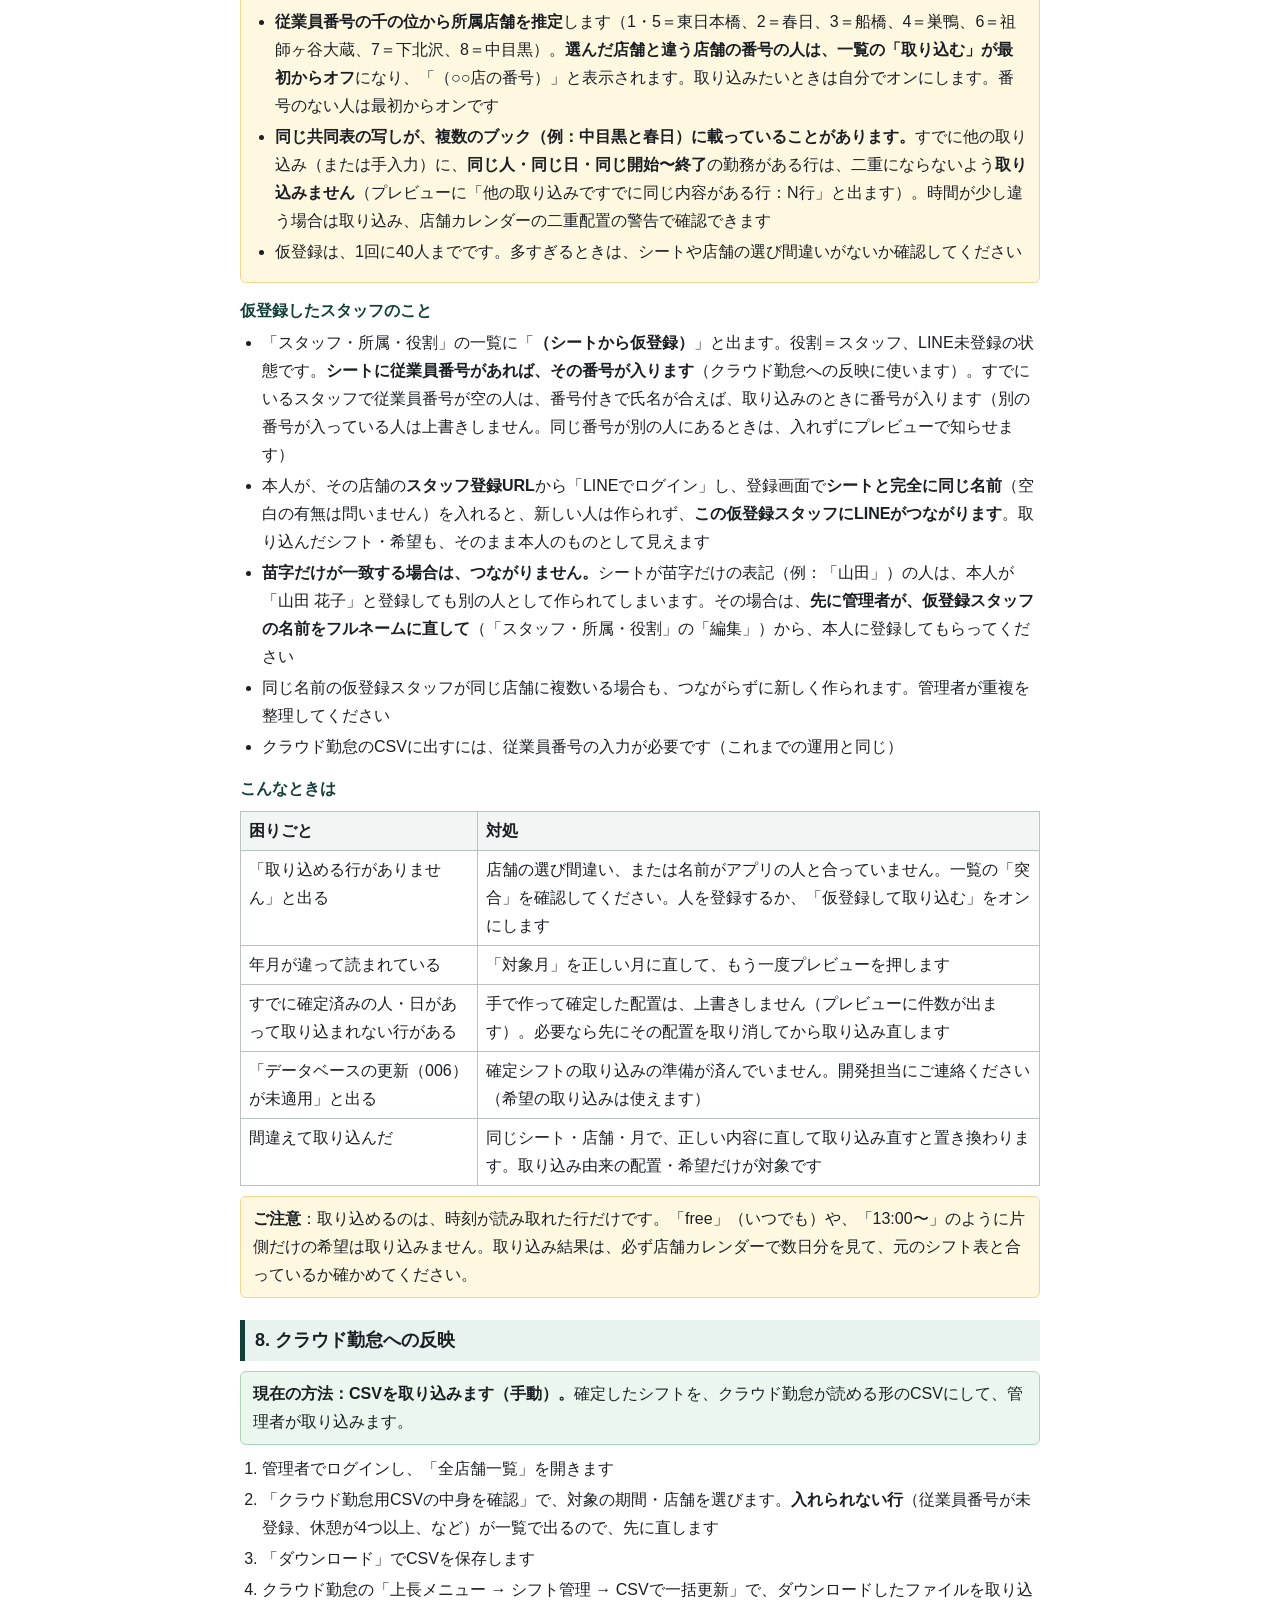
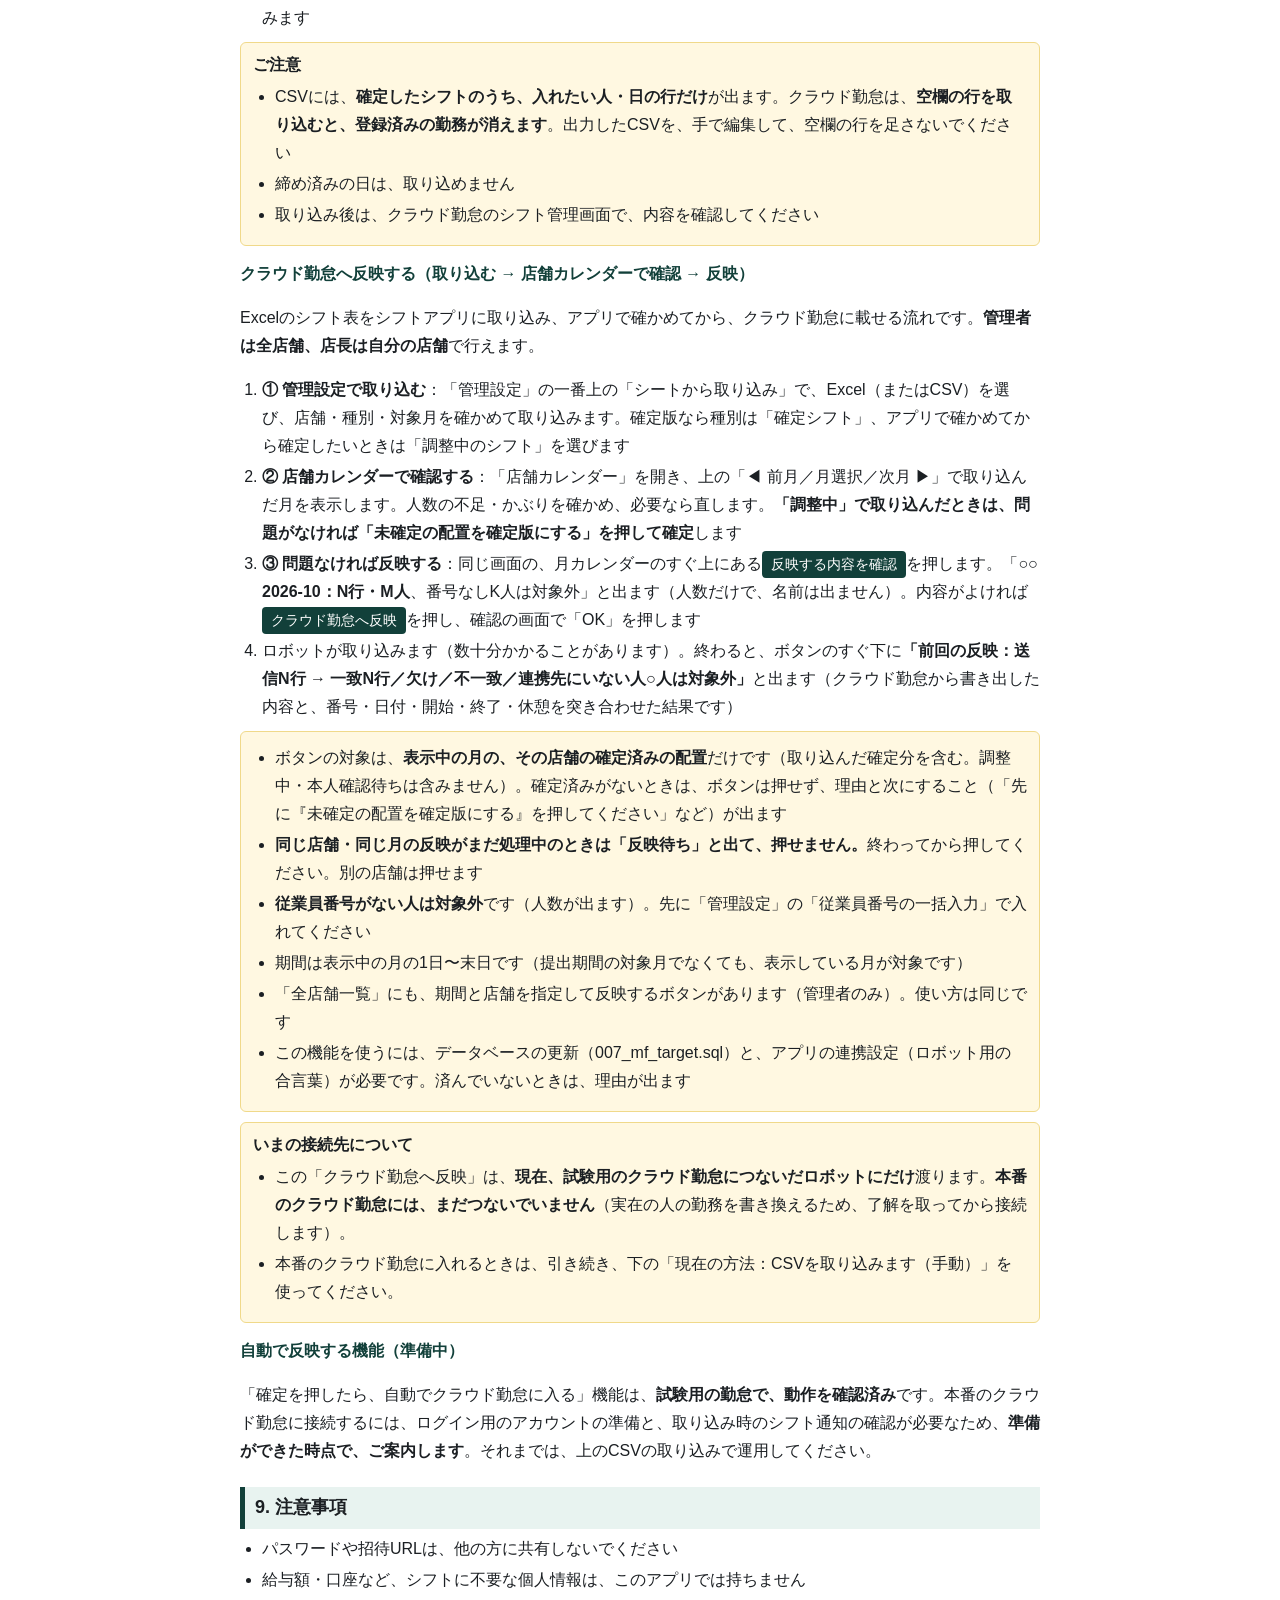
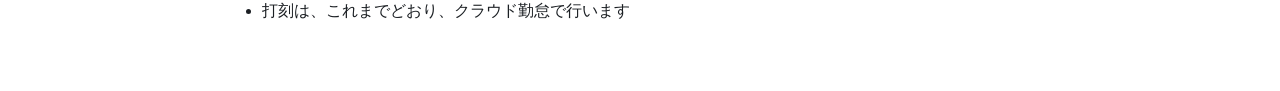
==== commit 3ef865f3: "取扱説明書：反映ボタン・月の切り替え・祝日と営業時間・管理設定の並びを追記 Co-Authored-By: Claude Sonnet 5.5 <noreply@anthropic.com>" ====
--- a/manual/admin.html
+++ b/manual/admin.html
@@ -28,6 +28,23 @@
 <tr><td>時間帯別の必要人数</td><td>朝・昼・夜の必要人数。足りない日の目安に使います（希望の入力を制限するものではありません）</td></tr>
 <tr><td>労務ルール</td><td>休憩、1日・1週の上限時間。確定前の配置の休憩とシフト案に反映されます</td></tr>
 <tr><td>勤怠CSVの出力設定</td><td>クラウド勤怠に取り込む形式です。通常は、そのままで使えます</td></tr></table>
+<h3>管理設定の並びと、祝日・営業時間の設定</h3>
+<ul>
+<li><b>「管理設定」の並びが変わりました。</b>一番上が「<b>シートから取り込み</b>」、その次が「<b>従業員番号の一括入力</b>」です。そのほかの設定（スタッフ登録URL、提出期間、祝日と営業時間、必要人数、労務ルール、勤怠CSV、スタッフ・所属・役割）の並びは、これまでどおりです</li>
+</ul>
+<h3>祝日は自動で反映されます</h3>
+<ul>
+<li><b>日本の祝日（振替休日・国民の休日を含む）は、自動で反映</b>されます。毎年入れ直す必要はありません（2022年以降。2026〜2030年は一覧を開いて確かめられます）。祝日は日曜と同じ営業時間・必要人数・時間帯の選択肢になり、勤怠用CSVの勤怠区分や、カレンダーの「祝」の表示も、同じ判定を使います</li>
+<li><b>年末年始（12/29〜1/3）は祝日ではありません</b>（1/1の元日だけが祝日です）。会社の休業日にするときは、下の「追加」に入れます</li>
+<li>「祝日と営業時間」の<b>「追加する日」</b>＝自動にない日（会社の休業日、特別な休みなど）を足す。<b>「除外する日」</b>＝祝日だが、平日として営業する日を外す（自動の祝日だけ指定できます）。1行に1日（例 2026-12-29）。自動の祝日と同じ日を「追加」に入れても、自動のものとして扱われます</li>
+<li>これまでに手で入力していた祝日の一覧は、自動の祝日と同じ日は自動のものに、そのほかの日は「追加」として残ります</li>
+</ul>
+<h3>営業時間は店舗ごとに設定できます</h3>
+<ul>
+<li>「店舗カレンダー」ページの下の<b>「○○の営業時間」</b>で、<b>平日／土曜／日曜・祝日</b>ごとの開店・閉店の時刻を設定します。<b>店長は自分の店舗、管理者は全店舗</b>を変えられます（本部・スタッフは変えられません）。設定していない店舗は、これまでの全店共通の時間（平日7:00〜22:00、土曜7:00〜19:00、日曜・祝日7:00〜17:00）です。管理設定の「祝日と営業時間」に、全店舗の営業時間が一覧で出ます</li>
+<li>営業時間は、次に反映されます：<b>必要人数の時間帯</b>（営業時間の外の時間帯は設定できません。保存したときに、すでにある時間帯のうち外側にはみ出すものは営業時間の中に調整されます）／<b>シフト案の自動作成</b>（営業時間の外には配置を作りません）／<b>カレンダーの時間軸の範囲</b>（その日の営業時間が、時間軸の初期の範囲になります）／スタッフの希望入力で出る「営業 ○○〜○○」の案内（その店舗の時間）</li>
+<li>確定済みの配置と、すでに出ている希望は、営業時間を変えても変わりません</li>
+</ul>
 <h3>③ 店長を登録する</h3>
 <ol><li>「管理設定」の「スタッフ・所属・役割」で、<span class="btn">ユーザーを追加</span>を押します</li>
 <li>名前、役割（店長）、担当店舗、<b>従業員番号（クラウド勤怠）</b>を入れて保存します</li>
@@ -81,6 +98,26 @@
 <p>「店舗の人数」で、平日・土曜・日曜祝日ごとに時間帯別の人数を決め、「この人数で自動反映」を押します。<b>確定済みの配置と、出された希望は、動きません。</b></p>
 <h3>⑤ 確定する</h3>
 <p>配置ごと、または日ごとに確定します。確定すると、アルバイトさんの「確定シフト」に出ます。確定後の変更は、アルバイトさんから「変更を申請」してもらい、「対応が必要」の一覧から対応します。</p>
+<h3>過去の月・先の月のカレンダーを見る（月の切り替え）</h3>
+<p>「店舗カレンダー」と「全店舗一覧」の上に、<b>「◀ 前月」「月を選ぶ欄」「次月 ▶」</b>があります。管理者・店長は、<b>過去の月も先の月も</b>、好きな月のカレンダーを見られます（スタッフには出ません。スタッフは従来どおり、提出期間の対象月だけです）。</p>
+<ul>
+<li>初めて開いたときは、<b>提出期間の対象月</b>が表示されます（これまでと同じです）。別の月を見ているときは、<span class="btn">提出期間の月（○○）へ</span>で戻れます</li>
+<li><b>月を切り替えても、「管理設定」の提出期間（スタッフの希望提出）は変わりません。</b>表示だけの切り替えです</li>
+<li>見ている月の<b>確定済み・取り込み済みの配置</b>が表示され、<b>不足・かぶりの表示</b>、<b>「希望日」「確定版」の切り替え</b>、<b>日（時間軸）の表示</b>が、その月で使えます。店長は自分の店舗の分だけ見えます（権限は変わりません）</li>
+<li>ブラウザのアドレスの終わりに <code>?month=2026-10</code> のように付けて開くと、その月の表示で開けます</li>
+</ul>
+<div class="note"><b>提出期間の月でないときに使えること・使えないこと</b>
+<table>
+<tr><th>操作</th><th>提出期間の月</th><th>それ以外の月</th></tr>
+<tr><td>配置ごとの「確定する」「時間を変更」「配置を削除」</td><td>○</td><td>○</td></tr>
+<tr><td>「未確定の配置を確定版にする」「この日の確定できる配置をまとめて確定」</td><td>○</td><td>○（<b>確認の画面</b>が出ます。見ている月のぶんだけ確定します）</td></tr>
+<tr><td>「案を作り直す」、「この日だけ」人数を変える、「希望どおりに配置」「本人に提案する」</td><td>○</td><td>×（押せません。提出期間の月でだけ使えます）</td></tr>
+</table>
+<ul>
+<li>シートから取り込んだ配置は、「案を作り直す」では消えません</li>
+<li>先月分をシートから「調整中」で取り込んだときは、月を切り替えて、被り・不足を確かめ、「未確定の配置を確定版にする」で確定します。確定すると、通常どおりクラウド勤怠への反映待ちになります（すでに勤怠に入っている月は確定しないでください）</li>
+<li>「全店舗一覧」の「クラウド勤怠用CSV」の期間は、見ている月の1日〜末日が最初に入ります。月を切り替えると入れ直されます</li>
+</ul></div>
 <h3>⑥ 画面の下の一覧</h3>
 <ul><li><b>提出状況</b>：誰が希望を出したか</li><li><b>対応が必要</b>：期限後の申請など</li><li><b>本人の回答待ち</b>：本人に確認を依頼している配置</li><li><b>二重配置の警告</b>：同じ人が同じ時間に2か所にいる場合</li></ul>
 
@@ -232,6 +269,23 @@
 <li>CSVには、<b>確定したシフトのうち、入れたい人・日の行だけ</b>が出ます。クラウド勤怠は、<b>空欄の行を取り込むと、登録済みの勤務が消えます</b>。出力したCSVを、手で編集して、空欄の行を足さないでください</li>
 <li>締め済みの日は、取り込めません</li>
 <li>取り込み後は、クラウド勤怠のシフト管理画面で、内容を確認してください</li></ul></div>
+<h3>クラウド勤怠へ反映する（取り込む → 店舗カレンダーで確認 → 反映）</h3>
+<p>Excelのシフト表をシフトアプリに取り込み、アプリで確かめてから、クラウド勤怠に載せる流れです。<b>管理者は全店舗、店長は自分の店舗</b>で行えます。</p>
+<ol>
+<li><b>① 管理設定で取り込む</b>：「管理設定」の一番上の「シートから取り込み」で、Excel（またはCSV）を選び、店舗・種別・対象月を確かめて取り込みます。確定版なら種別は「確定シフト」、アプリで確かめてから確定したいときは「調整中のシフト」を選びます</li>
+<li><b>② 店舗カレンダーで確認する</b>：「店舗カレンダー」を開き、上の「◀ 前月／月選択／次月 ▶」で取り込んだ月を表示します。人数の不足・かぶりを確かめ、必要なら直します。<b>「調整中」で取り込んだときは、問題がなければ「未確定の配置を確定版にする」を押して確定</b>します</li>
+<li><b>③ 問題なければ反映する</b>：同じ画面の、月カレンダーのすぐ上にある<span class="btn">反映する内容を確認</span>を押します。「<b>○○ 2026-10：N行・M人</b>、番号なしK人は対象外」と出ます（人数だけで、名前は出ません）。内容がよければ<span class="btn">クラウド勤怠へ反映</span>を押し、確認の画面で「OK」を押します</li>
+<li>ロボットが取り込みます（数十分かかることがあります）。終わると、ボタンのすぐ下に<b>「前回の反映：送信N行 → 一致N行／欠け／不一致／連携先にいない人○人は対象外」</b>と出ます（クラウド勤怠から書き出した内容と、番号・日付・開始・終了・休憩を突き合わせた結果です）</li>
+</ol>
+<div class="note"><ul>
+<li>ボタンの対象は、<b>表示中の月の、その店舗の確定済みの配置</b>だけです（取り込んだ確定分を含む。調整中・本人確認待ちは含みません）。確定済みがないときは、ボタンは押せず、理由と次にすること（「先に『未確定の配置を確定版にする』を押してください」など）が出ます</li>
+<li><b>同じ店舗・同じ月の反映がまだ処理中のときは「反映待ち」と出て、押せません。</b>終わってから押してください。別の店舗は押せます</li>
+<li><b>従業員番号がない人は対象外</b>です（人数が出ます）。先に「管理設定」の「従業員番号の一括入力」で入れてください</li>
+<li>期間は表示中の月の1日〜末日です（提出期間の対象月でなくても、表示している月が対象です）</li>
+<li>「全店舗一覧」にも、期間と店舗を指定して反映するボタンがあります（管理者のみ）。使い方は同じです</li>
+<li>この機能を使うには、データベースの更新（007_mf_target.sql）と、アプリの連携設定（ロボット用の合言葉）が必要です。済んでいないときは、理由が出ます</li>
+</ul></div>
+<div class="note"><b>いまの接続先について</b><ul><li>この「クラウド勤怠へ反映」は、<b>現在、試験用のクラウド勤怠につないだロボットにだけ</b>渡ります。<b>本番のクラウド勤怠には、まだつないでいません</b>（実在の人の勤務を書き換えるため、了解を取ってから接続します）。</li><li>本番のクラウド勤怠に入れるときは、引き続き、下の「現在の方法：CSVを取り込みます（手動）」を使ってください。</li></ul></div>
 <h3>自動で反映する機能（準備中）</h3>
 <p>「確定を押したら、自動でクラウド勤怠に入る」機能は、<b>試験用の勤怠で、動作を確認済み</b>です。本番のクラウド勤怠に接続するには、ログイン用のアカウントの準備と、取り込み時のシフト通知の確認が必要なため、<b>準備ができた時点で、ご案内します</b>。それまでは、上のCSVの取り込みで運用してください。</p>
 <h2>9. 注意事項</h2>
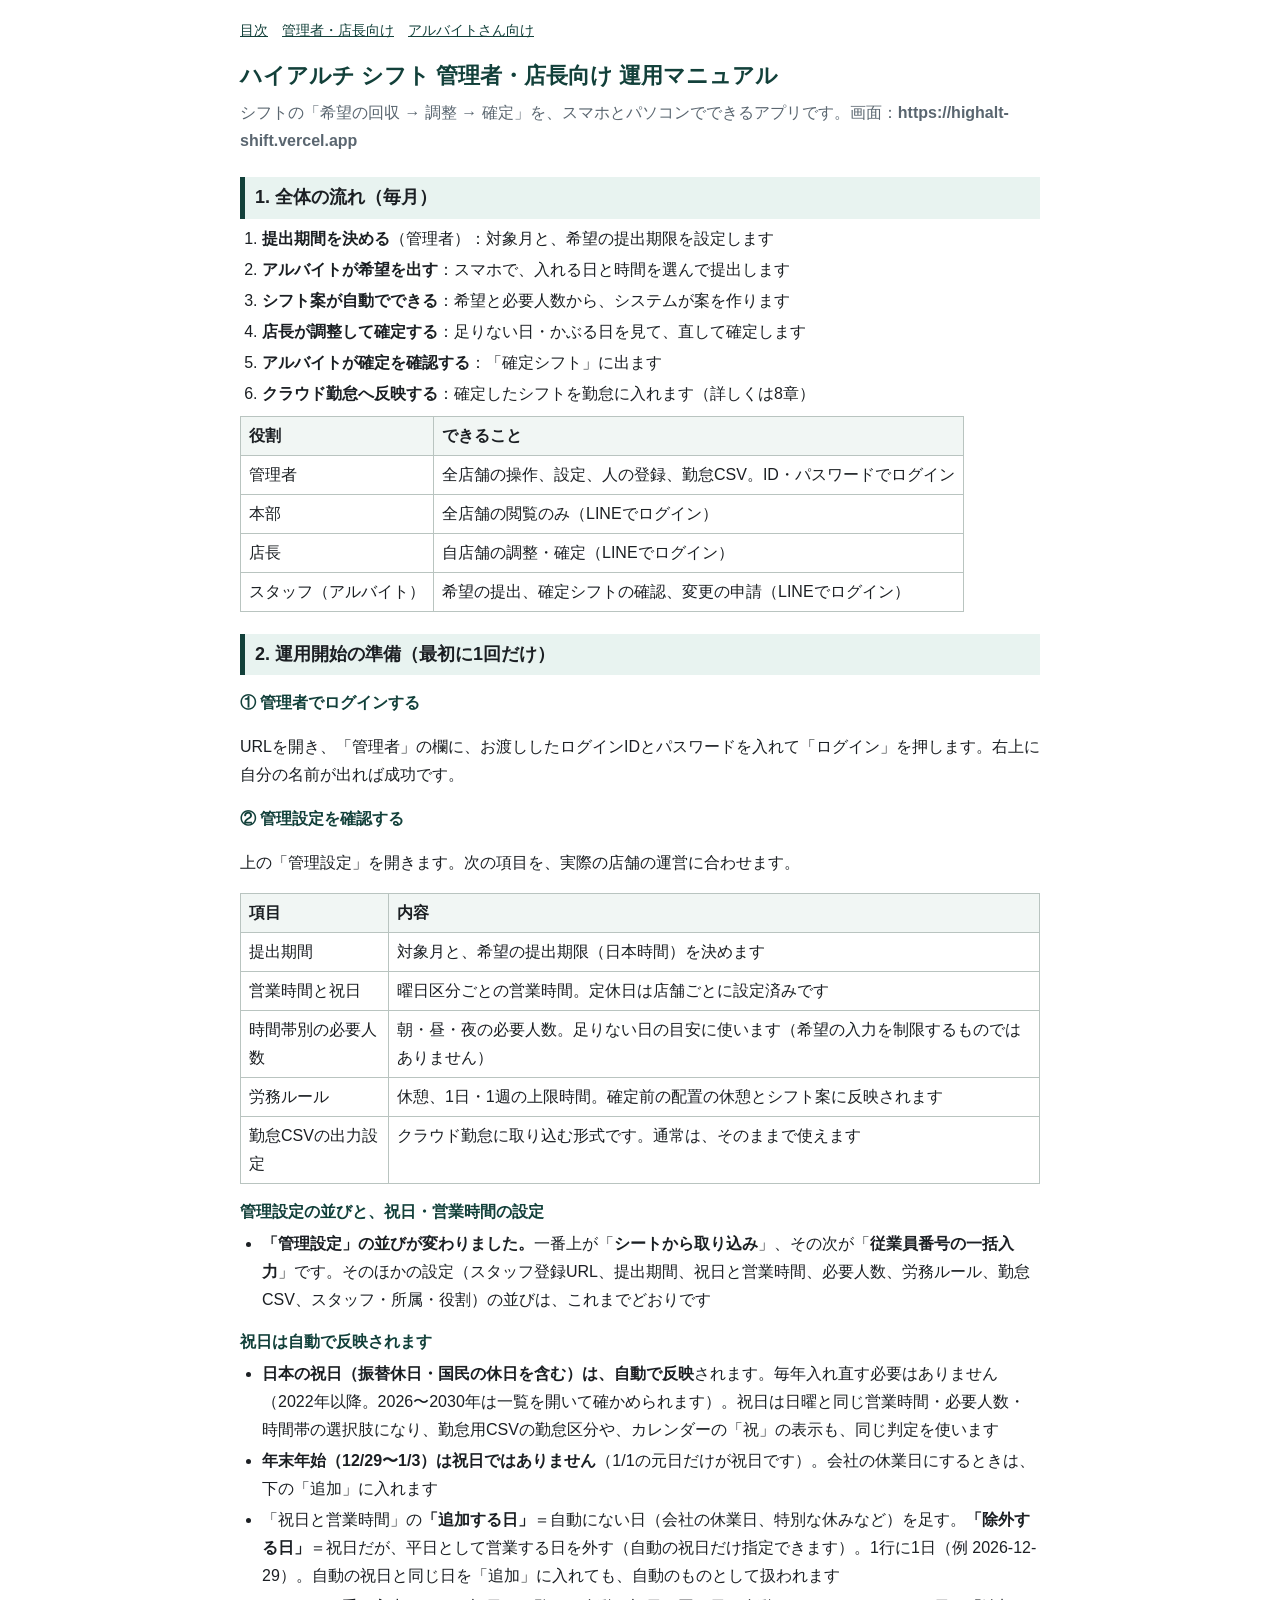
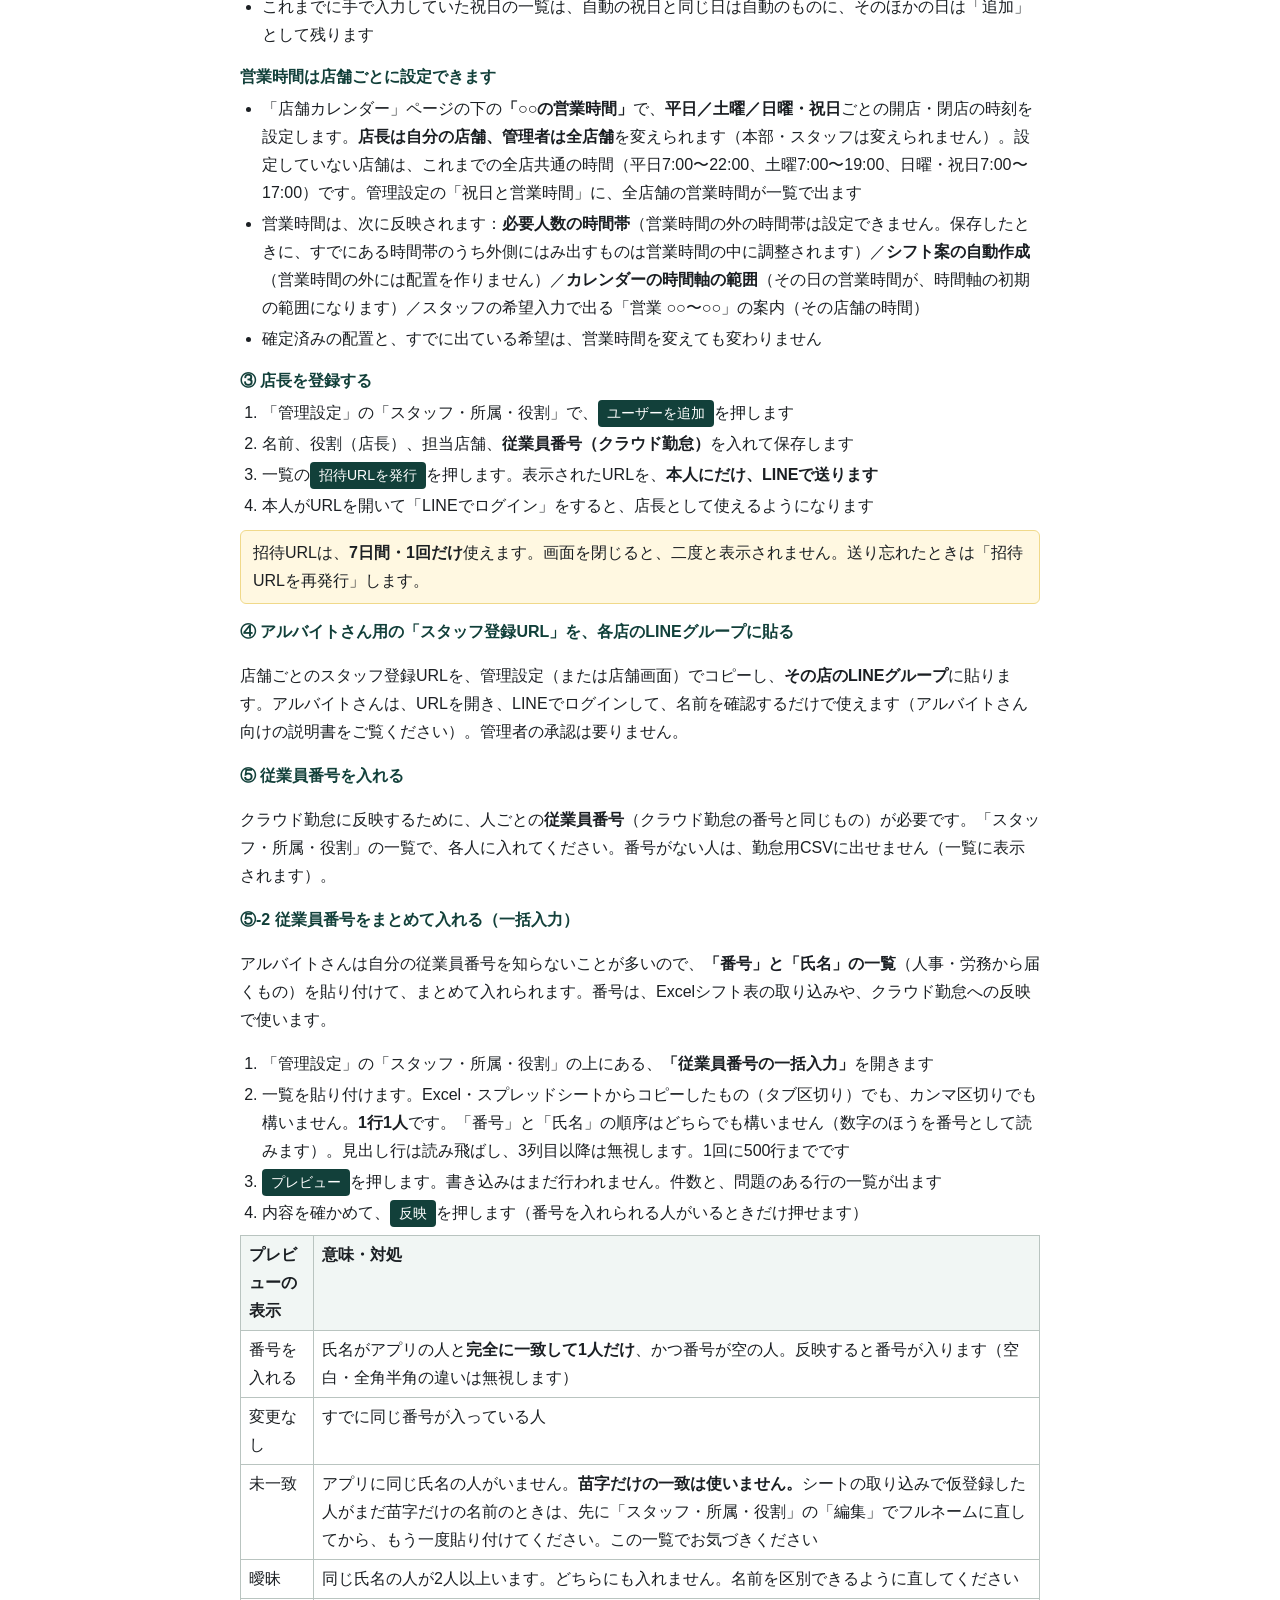
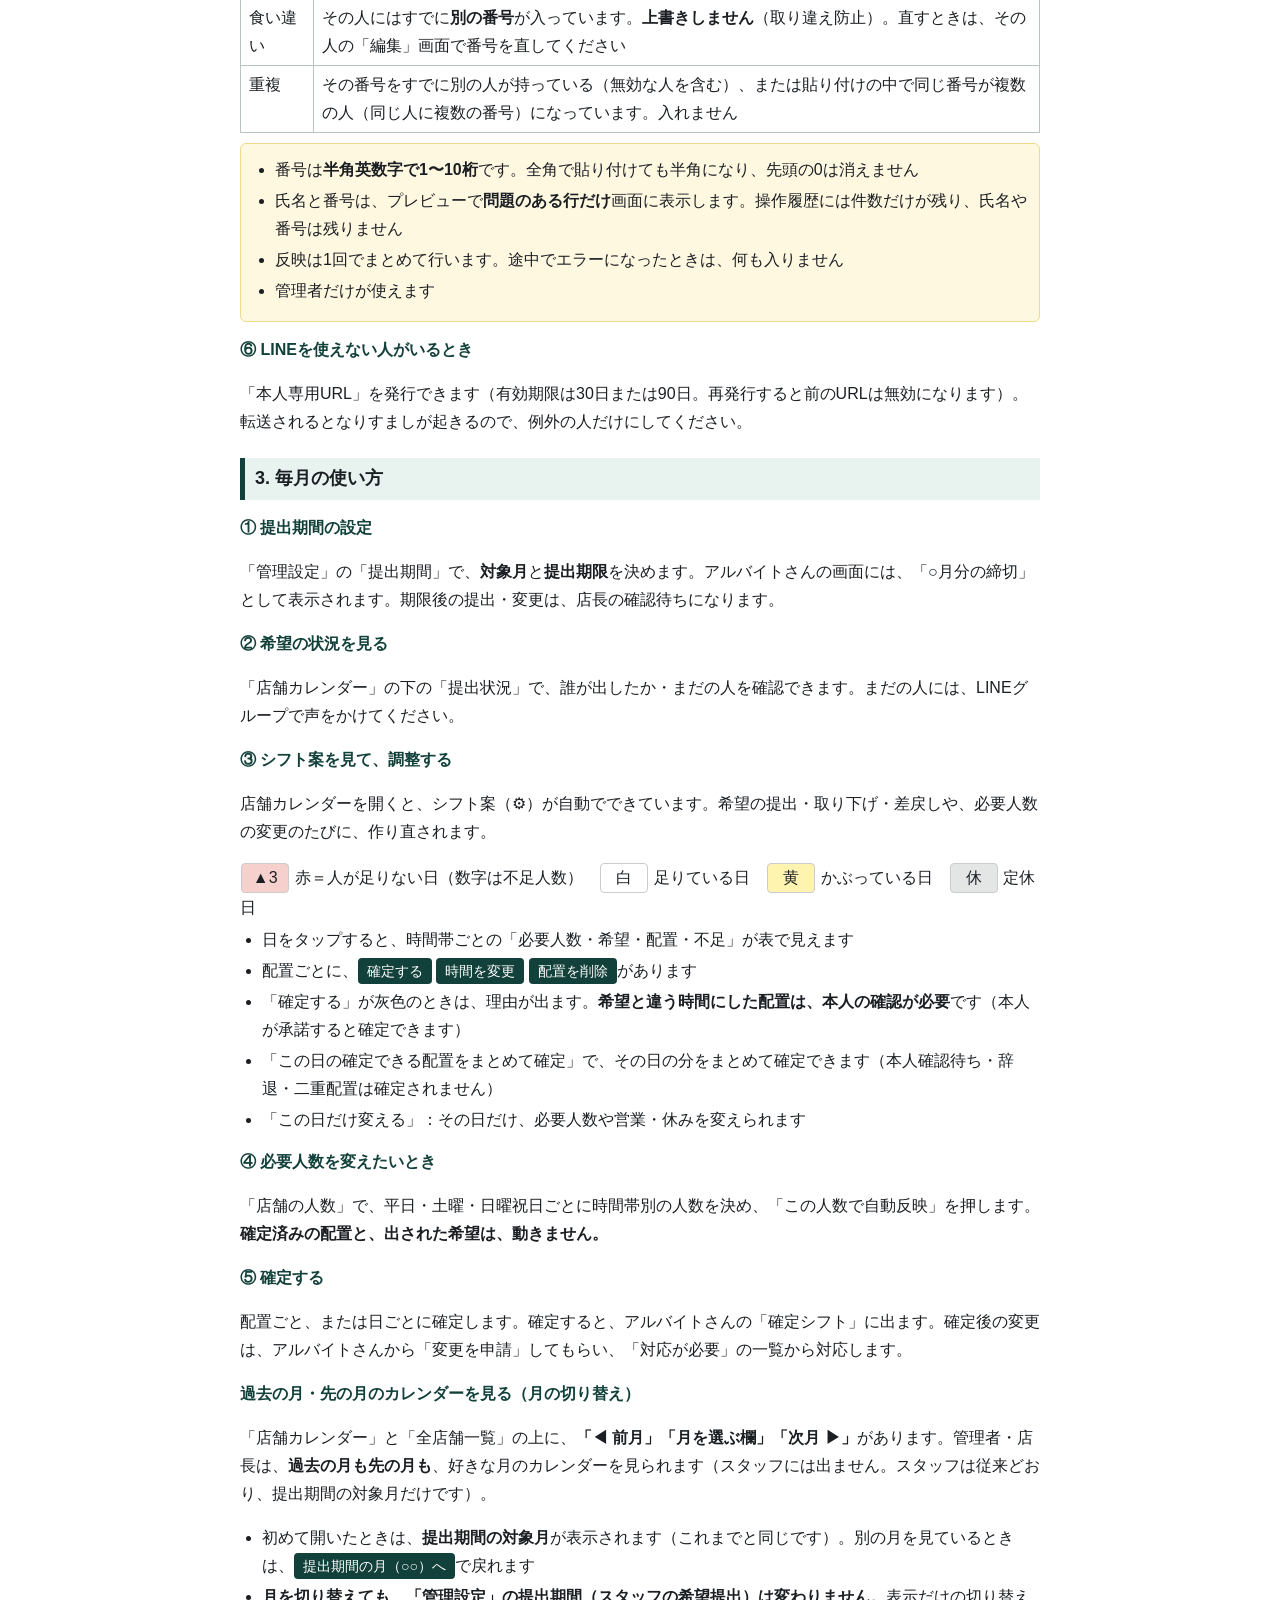
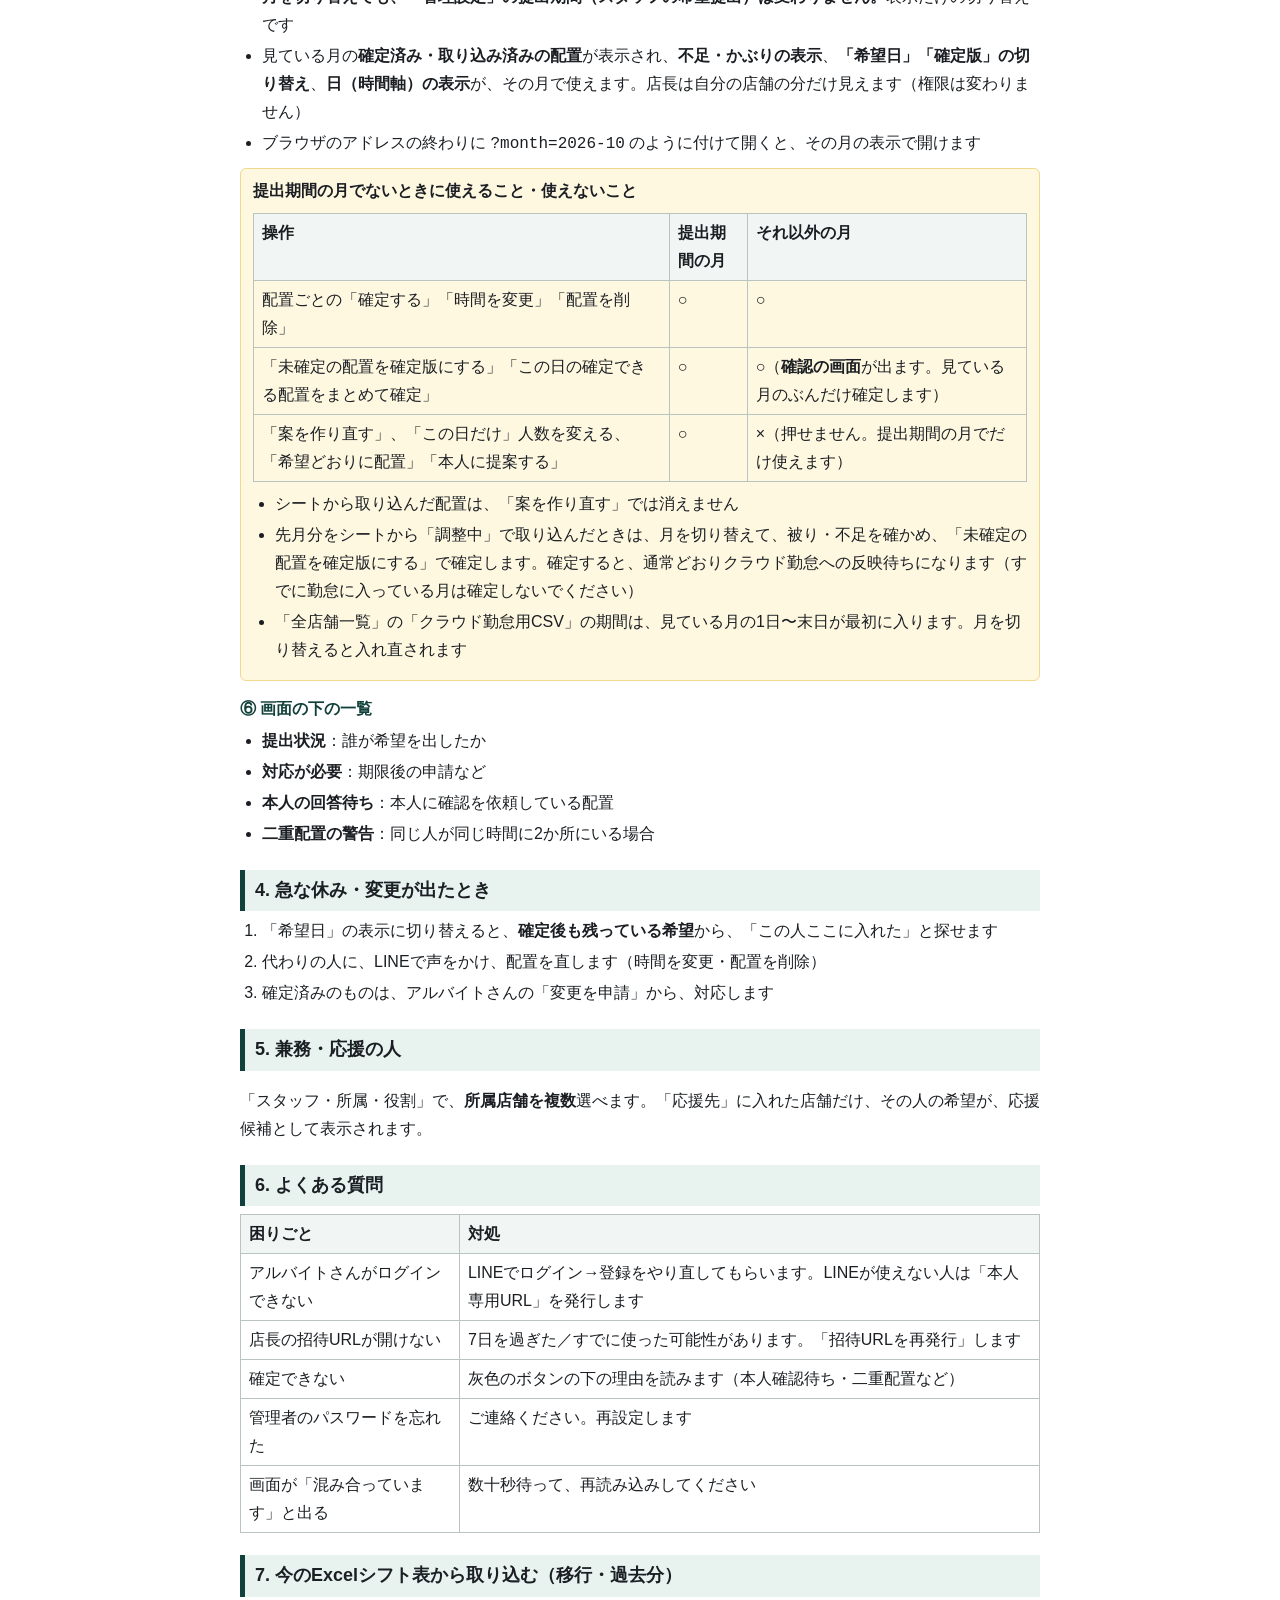
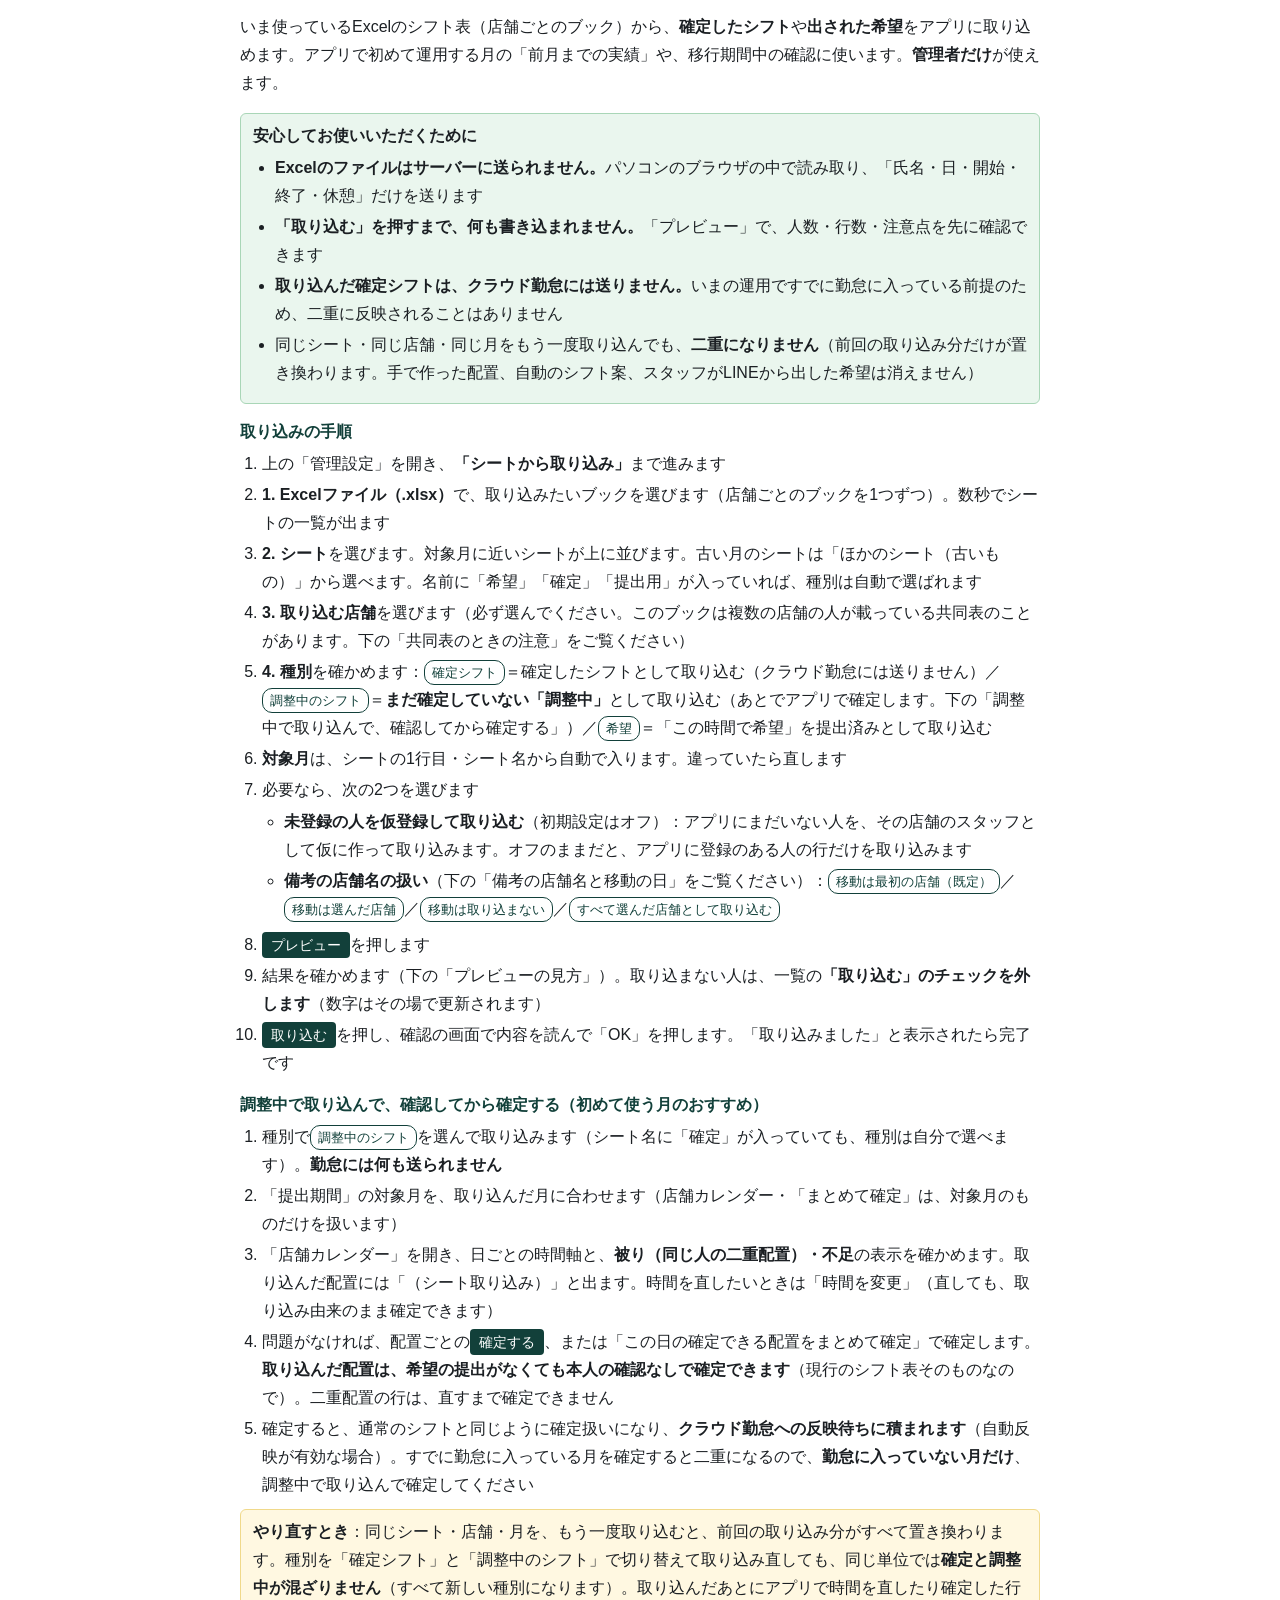
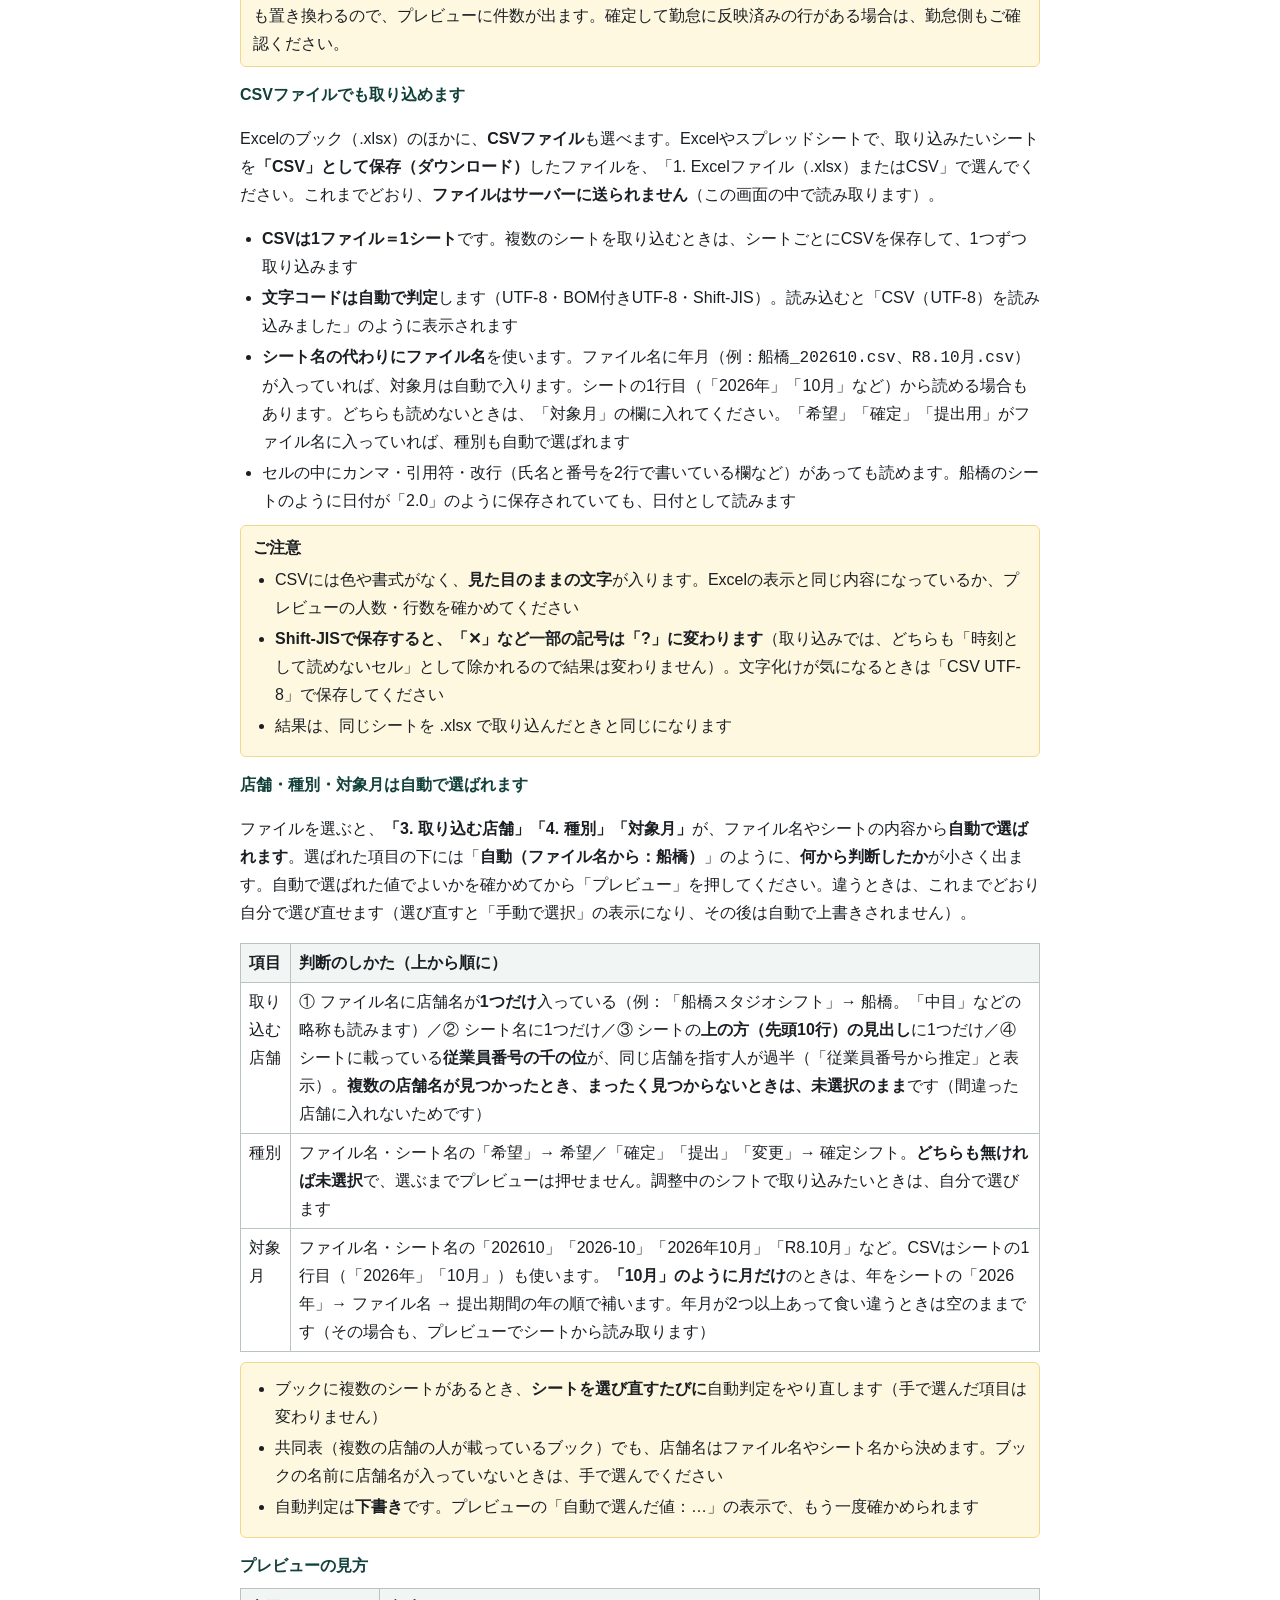
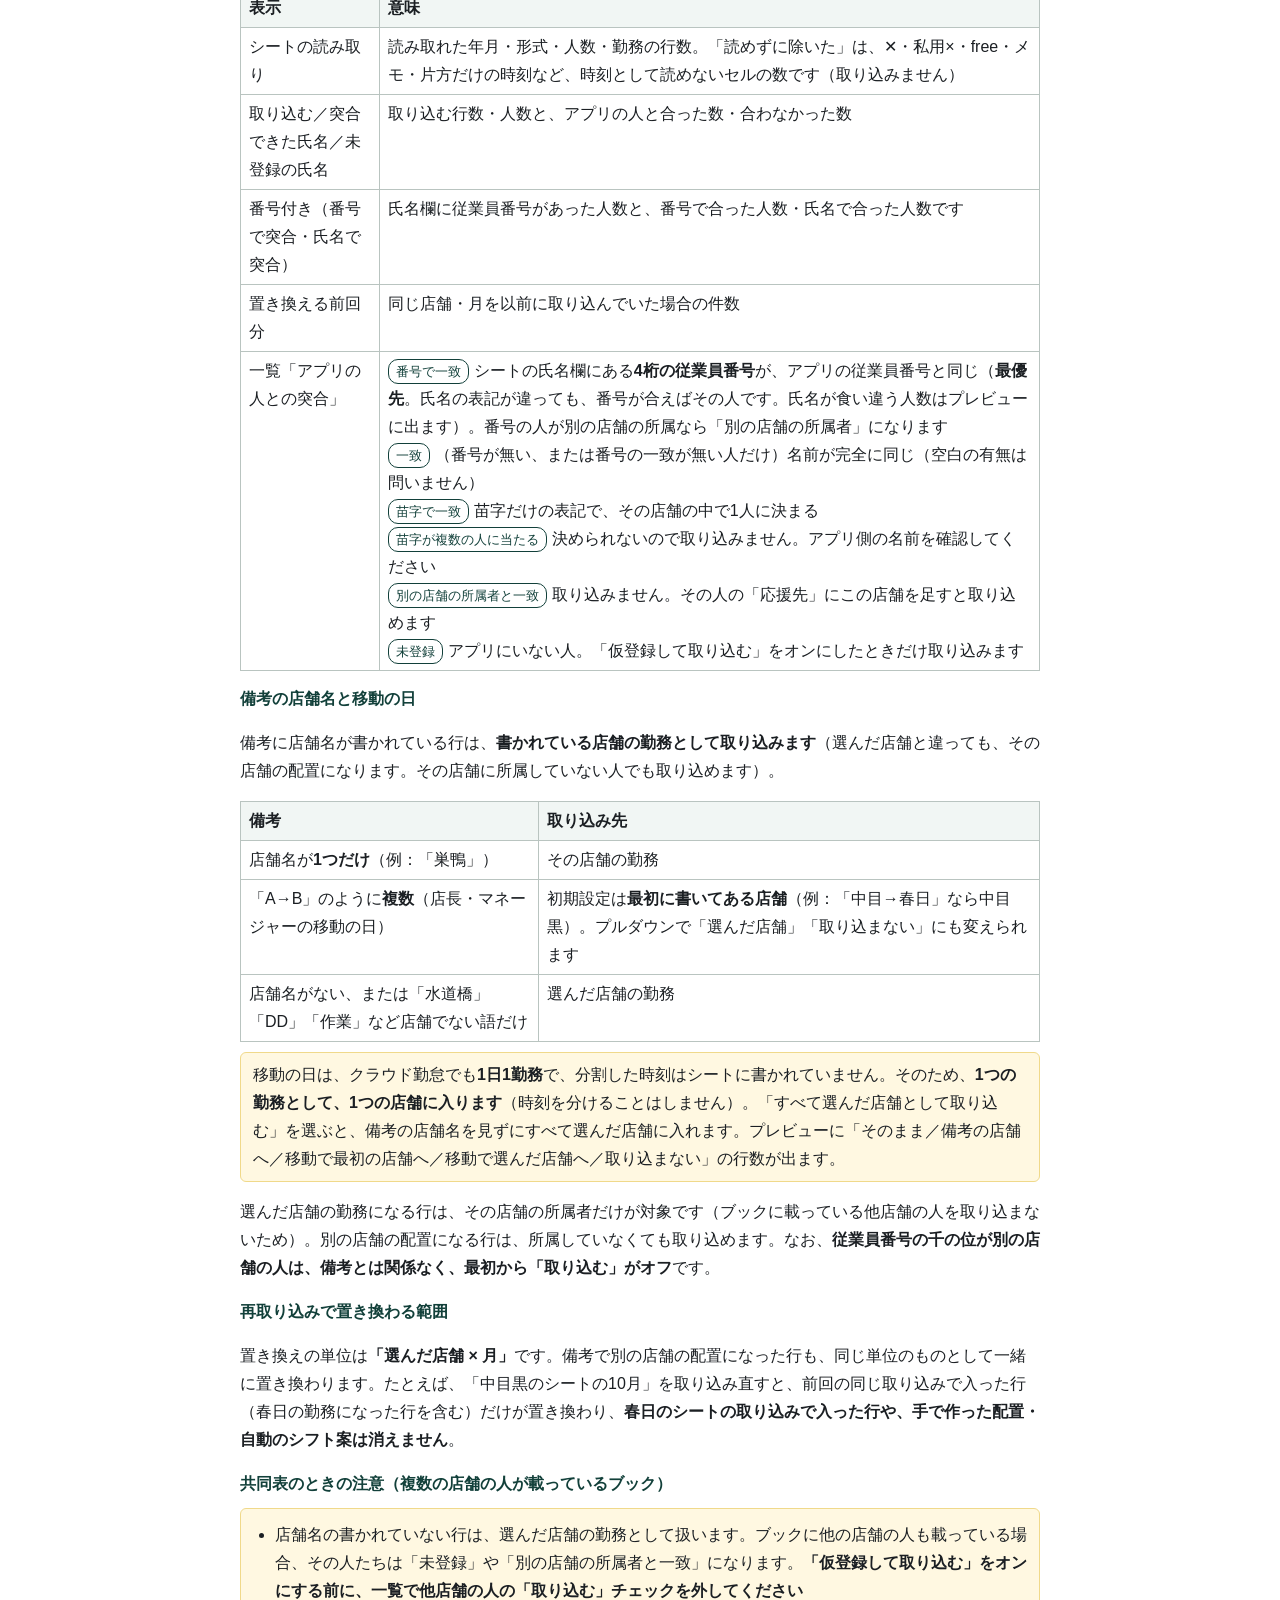
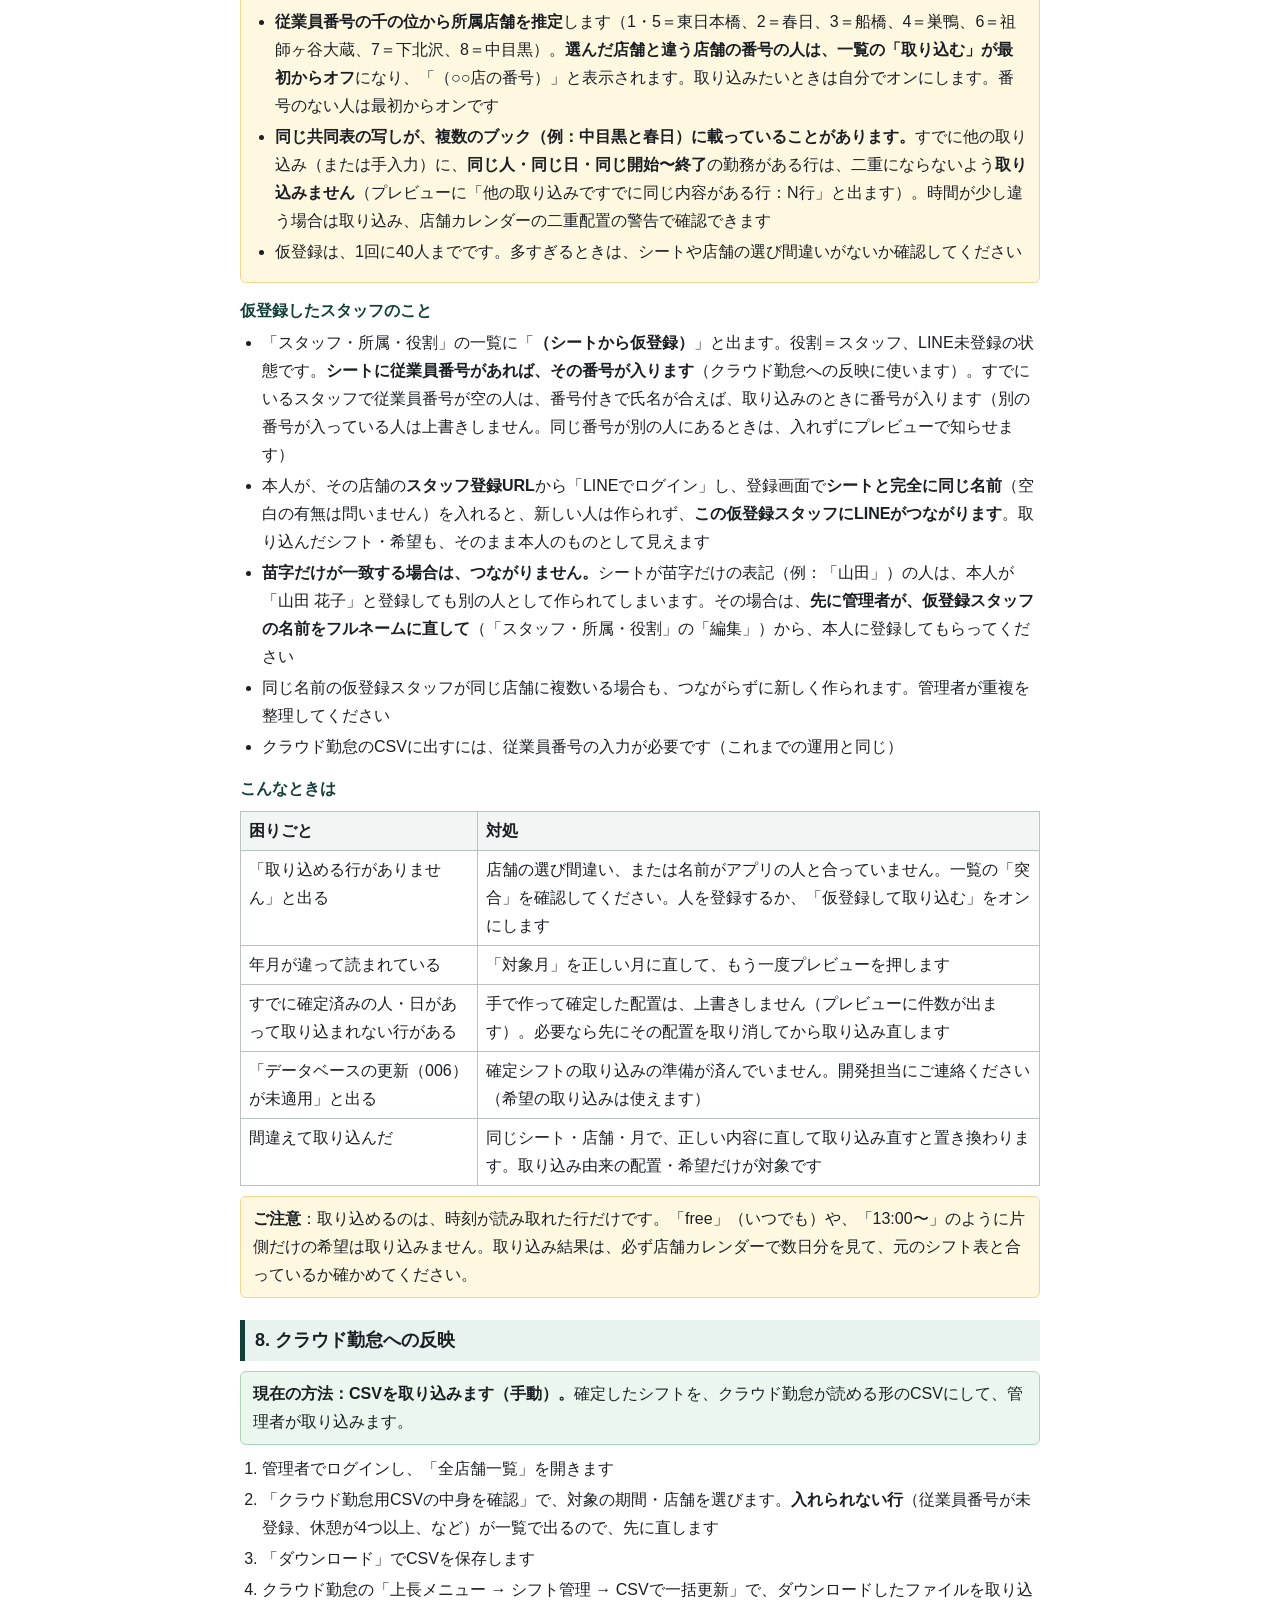
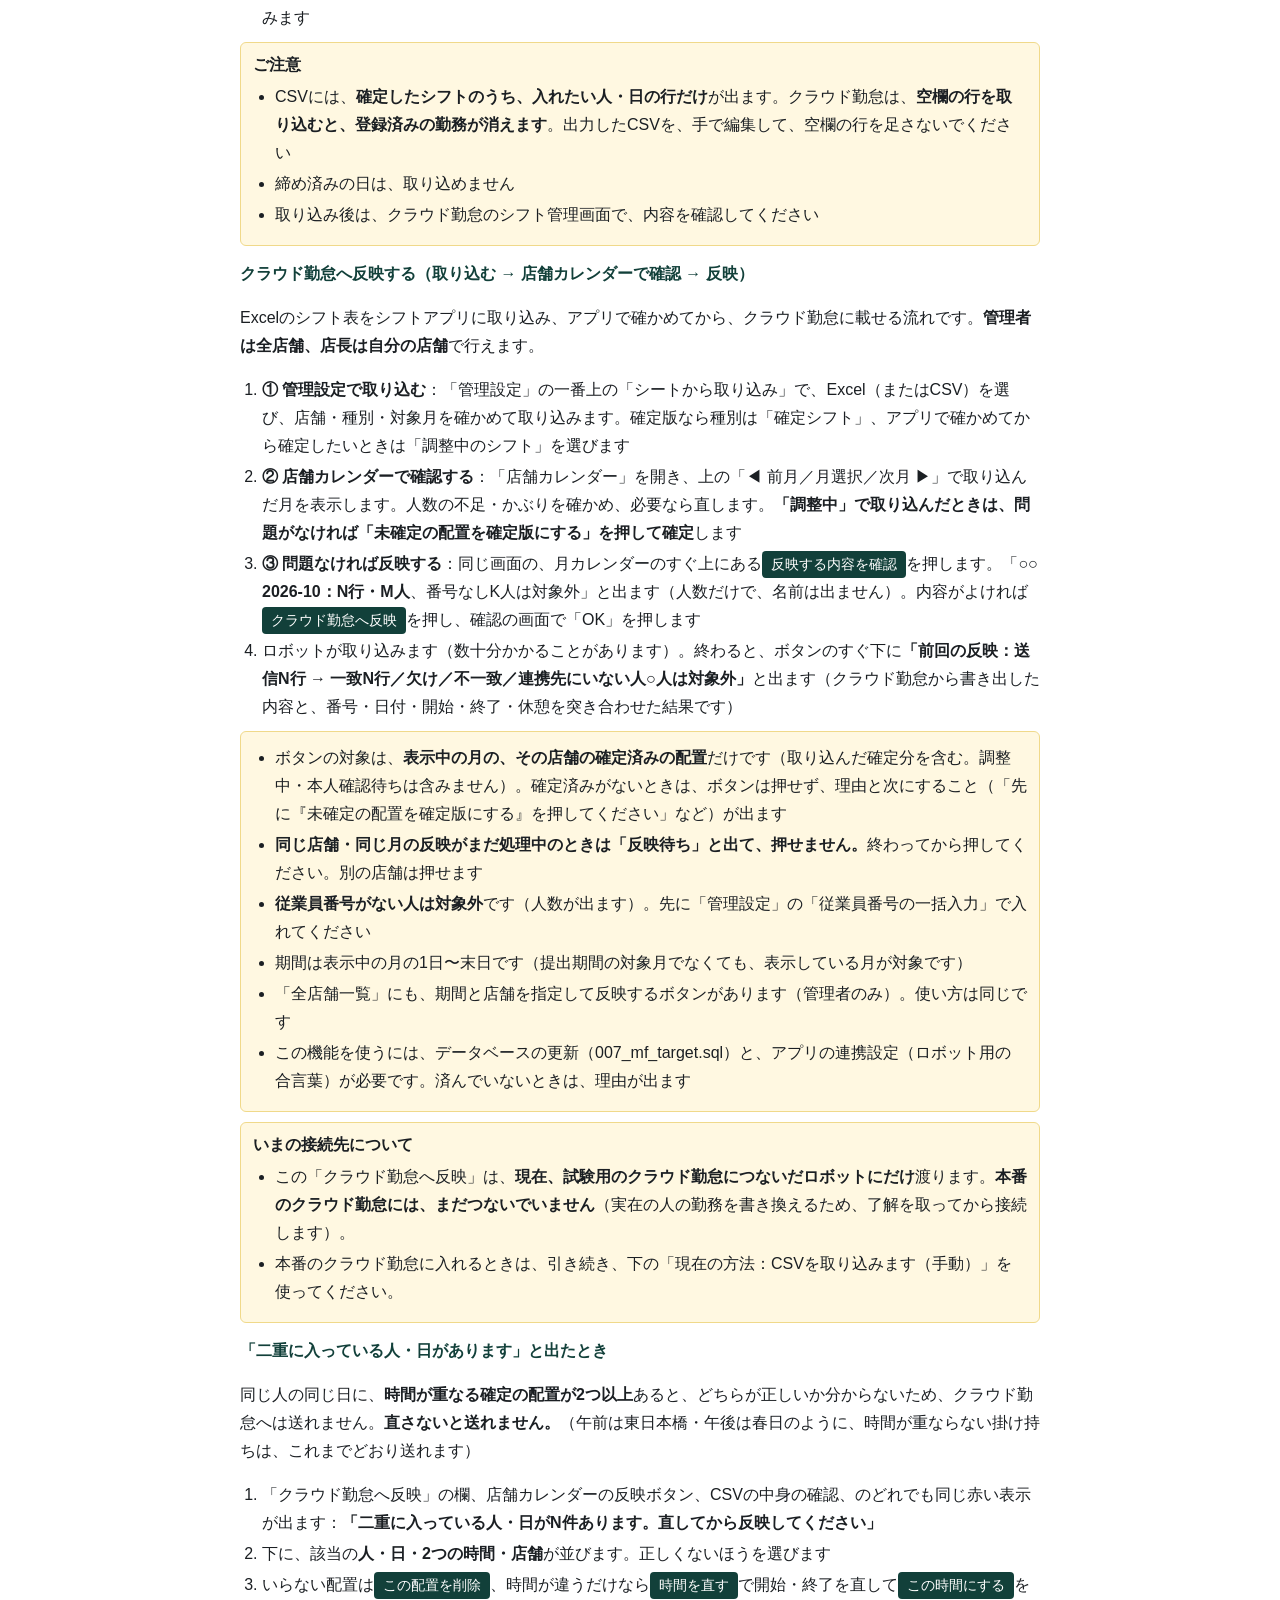
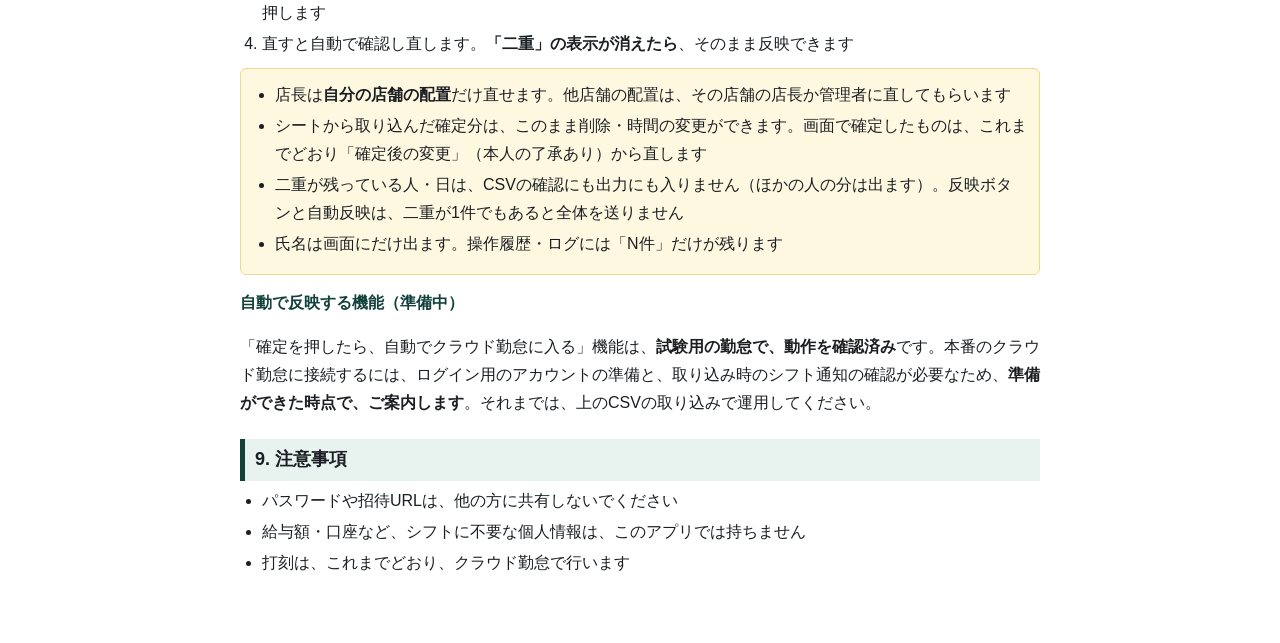
==== commit 2ee6f890: "取扱説明書：二重配置のエラーと直し方を追記 Co-Authored-By: Claude Sonnet 5.5 <noreply@anthropic.com>" ====
--- a/manual/admin.html
+++ b/manual/admin.html
@@ -286,6 +286,20 @@
 <li>この機能を使うには、データベースの更新（007_mf_target.sql）と、アプリの連携設定（ロボット用の合言葉）が必要です。済んでいないときは、理由が出ます</li>
 </ul></div>
 <div class="note"><b>いまの接続先について</b><ul><li>この「クラウド勤怠へ反映」は、<b>現在、試験用のクラウド勤怠につないだロボットにだけ</b>渡ります。<b>本番のクラウド勤怠には、まだつないでいません</b>（実在の人の勤務を書き換えるため、了解を取ってから接続します）。</li><li>本番のクラウド勤怠に入れるときは、引き続き、下の「現在の方法：CSVを取り込みます（手動）」を使ってください。</li></ul></div>
+<h3>「二重に入っている人・日があります」と出たとき</h3>
+<p>同じ人の同じ日に、<b>時間が重なる確定の配置が2つ以上</b>あると、どちらが正しいか分からないため、クラウド勤怠へは送れません。<b>直さないと送れません。</b>（午前は東日本橋・午後は春日のように、時間が重ならない掛け持ちは、これまでどおり送れます）</p>
+<ol>
+<li>「クラウド勤怠へ反映」の欄、店舗カレンダーの反映ボタン、CSVの中身の確認、のどれでも同じ赤い表示が出ます：<b>「二重に入っている人・日がN件あります。直してから反映してください」</b></li>
+<li>下に、該当の<b>人・日・2つの時間・店舗</b>が並びます。正しくないほうを選びます</li>
+<li>いらない配置は<span class="btn">この配置を削除</span>、時間が違うだけなら<span class="btn">時間を直す</span>で開始・終了を直して<span class="btn">この時間にする</span>を押します</li>
+<li>直すと自動で確認し直します。<b>「二重」の表示が消えたら</b>、そのまま反映できます</li>
+</ol>
+<div class="note"><ul>
+<li>店長は<b>自分の店舗の配置</b>だけ直せます。他店舗の配置は、その店舗の店長か管理者に直してもらいます</li>
+<li>シートから取り込んだ確定分は、このまま削除・時間の変更ができます。画面で確定したものは、これまでどおり「確定後の変更」（本人の了承あり）から直します</li>
+<li>二重が残っている人・日は、CSVの確認にも出力にも入りません（ほかの人の分は出ます）。反映ボタンと自動反映は、二重が1件でもあると全体を送りません</li>
+<li>氏名は画面にだけ出ます。操作履歴・ログには「N件」だけが残ります</li>
+</ul></div>
 <h3>自動で反映する機能（準備中）</h3>
 <p>「確定を押したら、自動でクラウド勤怠に入る」機能は、<b>試験用の勤怠で、動作を確認済み</b>です。本番のクラウド勤怠に接続するには、ログイン用のアカウントの準備と、取り込み時のシフト通知の確認が必要なため、<b>準備ができた時点で、ご案内します</b>。それまでは、上のCSVの取り込みで運用してください。</p>
 <h2>9. 注意事項</h2>
